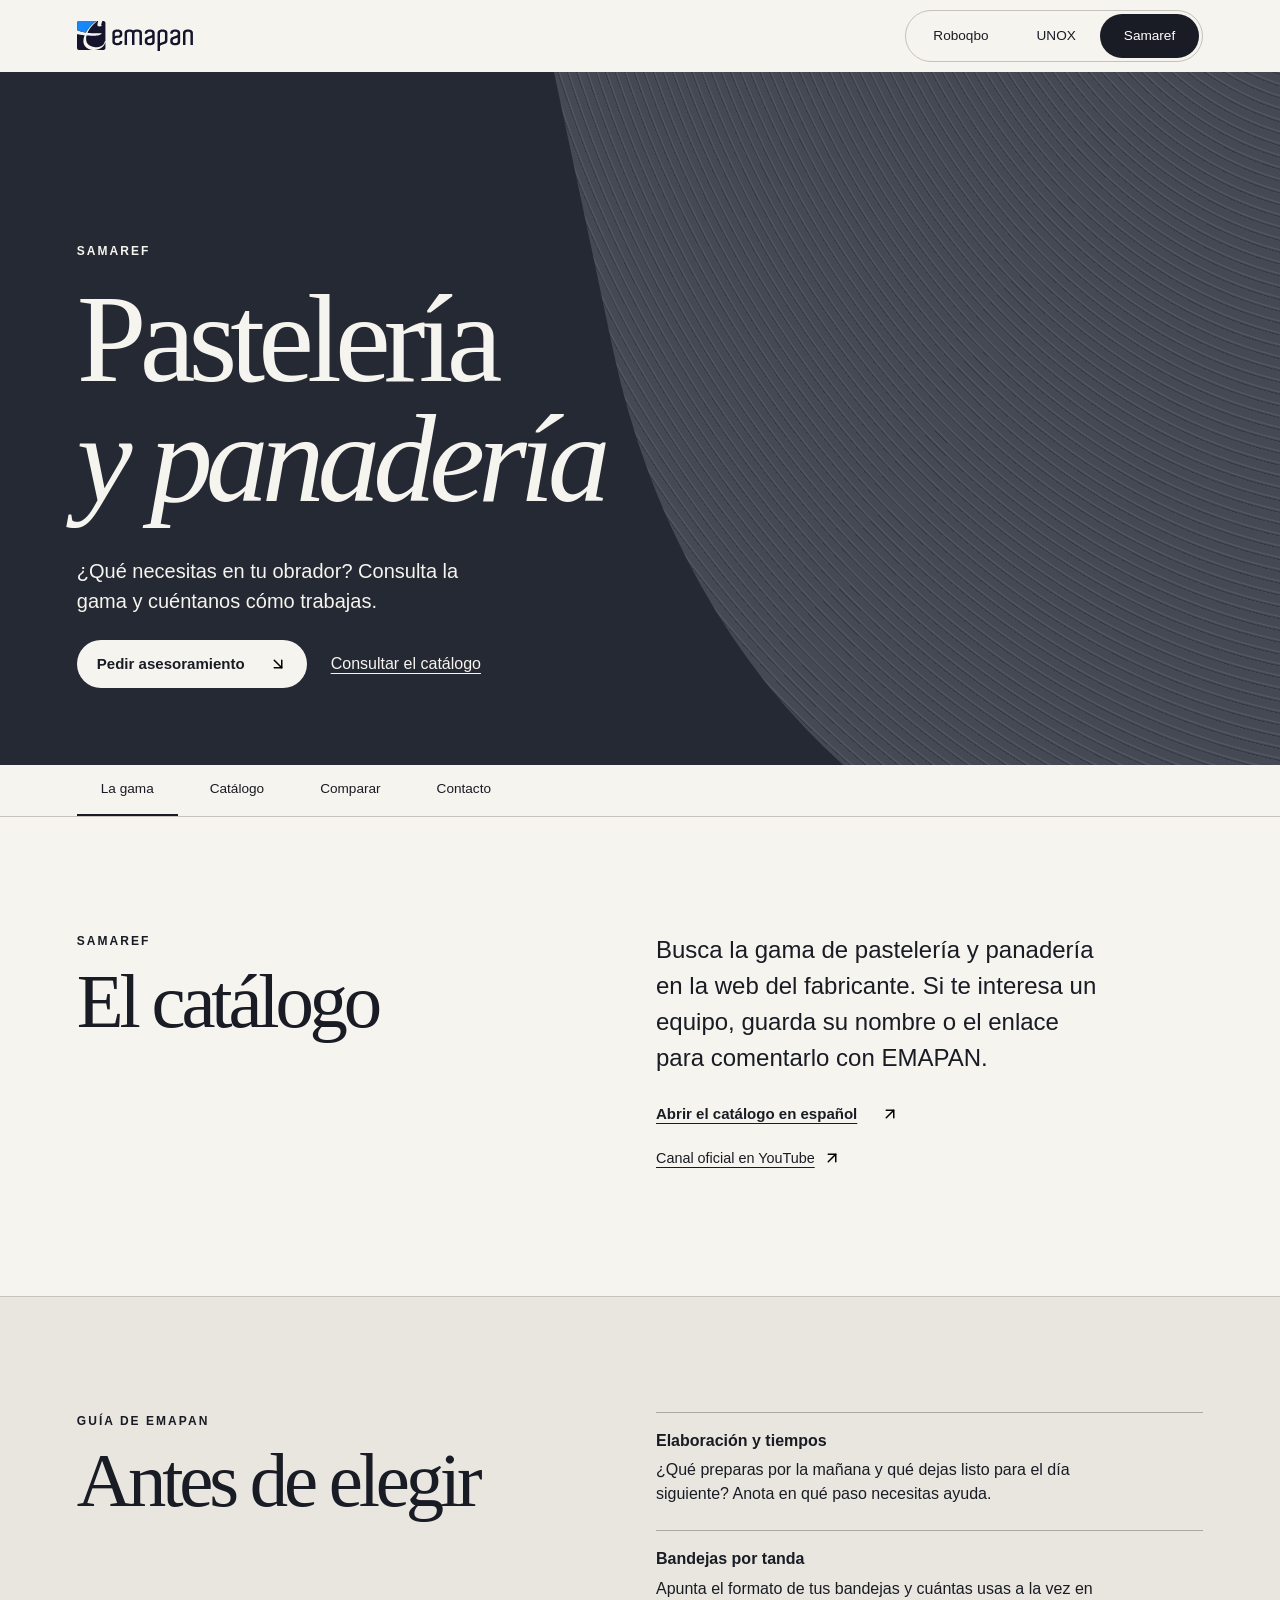
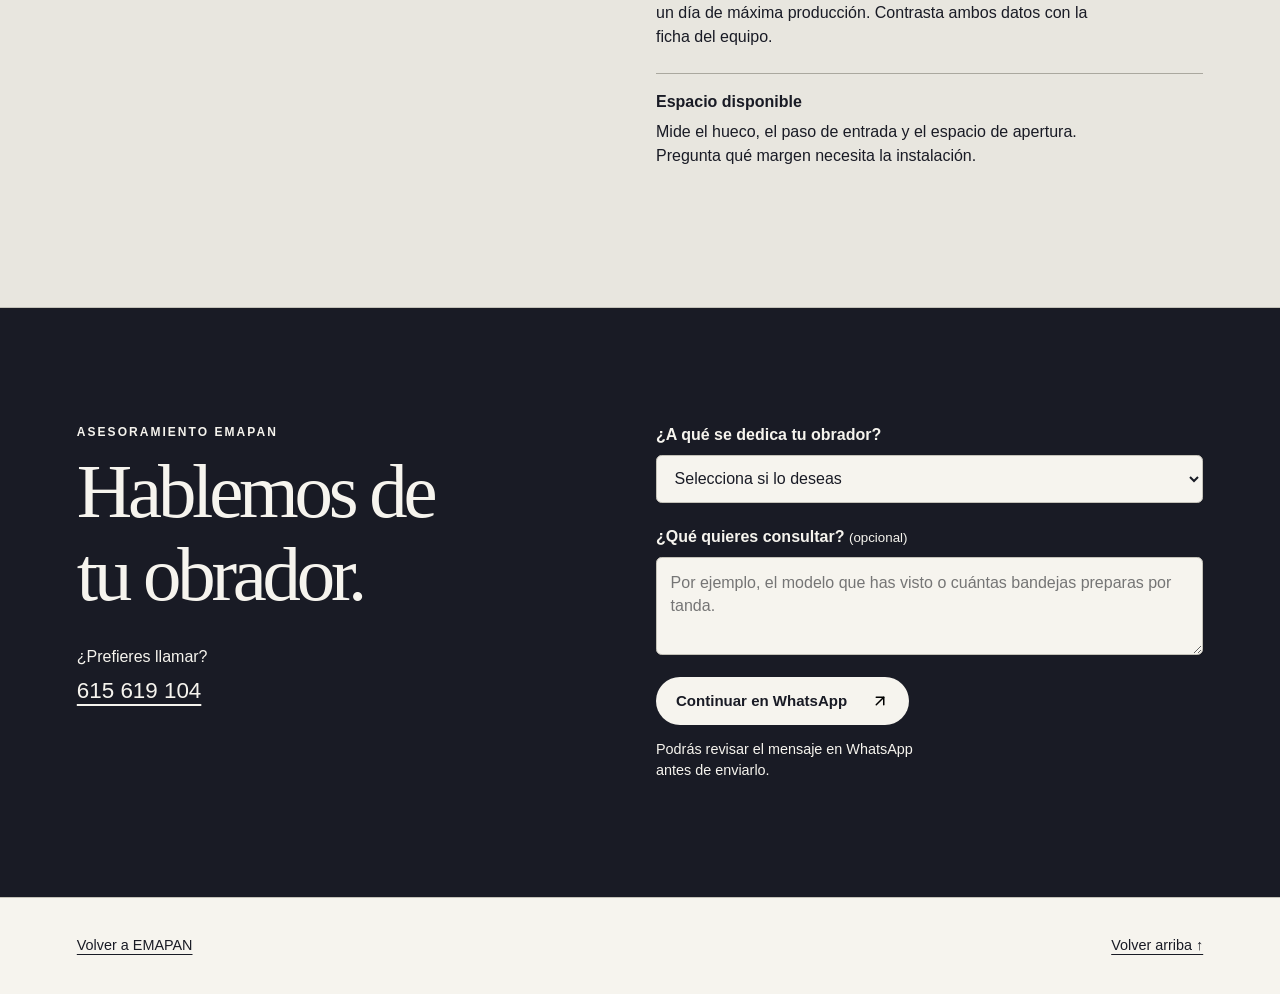
==== web/samaref.html @ ae14d647 "Guía la consulta sobre Samaref desde el obrador hasta EMAPAN" ====
<!doctype html>
<html lang="es">
<head>
  <meta charset="utf-8">
  <meta name="viewport" content="width=device-width, initial-scale=1">
  <title>Samaref · Pastelería y panadería | EMAPAN</title>
  <meta name="description" content="Consulta la gama de pastelería y panadería de Samaref desde EMAPAN. Compara las necesidades de tu obrador y prepara una consulta con EMAPAN.">
  <link rel="canonical" href="https://www.satemapan.com/samaref.html">
  <link rel="icon" href="/favicon.ico?v=2" sizes="16x16 32x32 48x48">
  <link rel="icon" type="image/png" sizes="48x48" href="/favicon-48x48.png?v=2">
  <link rel="icon" type="image/svg+xml" sizes="any" href="/favicon.svg?v=2">
  <link rel="apple-touch-icon" sizes="180x180" href="/apple-touch-icon.png?v=2">
  <link rel="stylesheet" href="samaref.css">
  <script src="samaref.js" defer></script>
</head>
<body>
  <a class="skip" href="#gama">Saltar al contenido</a>
  <header>
    <a class="signature" href="/" aria-label="EMAPAN · Inicio"><img src="assets/emapan-logo-clean.svg" alt="EMAPAN" width="116" height="30"></a>
    <nav class="brands" aria-label="Elige tu experiencia">
      <a href="/">Roboqbo</a><a href="unox.html">UNOX</a><a href="samaref.html" aria-current="page">Samaref</a>
    </nav>
  </header>
  <main>
    <section id="gama" aria-labelledby="titulo">
      <div class="cover">
        <div class="paper" aria-hidden="true"></div>
        <div class="cover-copy">
          <p class="maker">Samaref</p>
          <h1 id="titulo">Pastelería<br><em>y panadería</em></h1>
          <p class="intro">¿Qué necesitas en tu obrador? Consulta la gama y cuéntanos cómo trabajas.</p>
          <div class="actions">
            <a class="button" href="#consulta">Pedir asesoramiento <img class="arrow down" src="assets/icons/arrow-up-right.svg" width="18" height="18" alt=""></a>
            <a class="secondary" href="#catalogo">Consultar el catálogo</a>
          </div>
        </div>
      </div>
    </section>
    <nav class="chapters" aria-label="Capítulos de Samaref">
      <a href="#gama">La gama</a><a href="#catalogo">Catálogo</a><a href="#criterios">Comparar</a><a href="#consulta">Contacto</a>
    </nav>
    <section id="catalogo" class="entry" aria-labelledby="catalogo-titulo">
      <div><p class="label">Samaref</p><h2 id="catalogo-titulo">El catálogo</h2></div>
      <div><p>Busca la gama de pastelería y panadería en la web del fabricante. Si te interesa un equipo, guarda su nombre o el enlace para comentarlo con EMAPAN.</p>
        <a class="resource" href="https://samaref.it/es/productos/pasteleria-y-panaderia/">Abrir el catálogo en español <img class="arrow" src="assets/icons/arrow-up-right.svg" width="18" height="18" alt=""></a>
        <a class="channel" id="canal" href="https://www.youtube.com/@thesamaref">Canal oficial en YouTube <img class="arrow" src="assets/icons/arrow-up-right.svg" width="18" height="18" alt=""></a>
      </div>
    </section>
    <section id="criterios" class="entry criteria" aria-labelledby="criterios-titulo">
      <div><p class="label">Guía de EMAPAN</p><h2 id="criterios-titulo">Antes de elegir</h2></div>
      <dl>
        <dt>Elaboración y tiempos</dt>
        <dd>¿Qué preparas por la mañana y qué dejas listo para el día siguiente? Anota en qué paso necesitas ayuda.</dd>
        <dt>Bandejas por tanda</dt>
        <dd>Apunta el formato de tus bandejas y cuántas usas a la vez en un día de máxima producción. Contrasta ambos datos con la ficha del equipo.</dd>
        <dt>Espacio disponible</dt>
        <dd>Mide el hueco, el paso de entrada y el espacio de apertura. Pregunta qué margen necesita la instalación.</dd>
      </dl>
    </section>
    <section id="consulta" class="entry contact" aria-labelledby="consulta-titulo">
      <div><p class="label">Asesoramiento EMAPAN</p><h2 id="consulta-titulo">Hablemos de<br>tu obrador.</h2>
        <p class="by-phone">¿Prefieres llamar?<br><a href="tel:+34615619104">615 619 104</a></p>
      </div>
      <div>
        <form id="brief" hidden>
          <label for="actividad">¿A qué se dedica tu obrador?</label>
          <select id="actividad" name="actividad">
            <option value="">Selecciona si lo deseas</option>
            <option>Pastelería</option><option>Panadería</option><option>Pastelería y panadería</option>
          </select>
          <label for="detalle">¿Qué quieres consultar? <small>(opcional)</small></label>
          <textarea id="detalle" name="detalle" maxlength="600" rows="3" placeholder="Por ejemplo, el modelo que has visto o cuántas bandejas preparas por tanda."></textarea>
        </form>
        <a class="button" id="whatsapp" href="https://wa.me/34615619104?text=Hola%2C%20EMAPAN.%20Me%20interesa%20la%20gama%20Samaref%20de%20pasteler%C3%ADa%20y%20panader%C3%ADa.">Continuar en WhatsApp <img class="arrow" src="assets/icons/arrow-up-right.svg" width="18" height="18" alt=""></a>
        <p class="note">Podrás revisar el mensaje en WhatsApp antes de enviarlo.</p>
      </div>
    </section>
  </main>
  <footer><a href="/">Volver a EMAPAN</a><a href="#gama">Volver arriba ↑</a></footer>
</body>
</html>
---- web/samaref.css ----
:root {
  color-scheme: light;
  --ink: #191b25;
  --sheet: #f6f4ee;
  --line: #c4c2b9;
  --inset: clamp(1.25rem, 6vw, 7rem);
  font: 100%/1.5 Arial, Helvetica, sans-serif;
  color: var(--ink);
  background: var(--sheet);
}
* { box-sizing: border-box; }
body, h1, h2, p { margin: 0; }
a { color: inherit; text-underline-offset: .25em; }
a:focus-visible { outline: 3px solid #a84c18; outline-offset: 3px; }
.skip { position: fixed; top: -5rem; z-index: 5; background: white; padding: .8rem; }
.skip:focus { top: .5rem; }
header, .chapters, footer { display: flex; align-items: center; padding-inline: var(--inset); }
header, footer { justify-content: space-between; gap: .75rem; }
header { min-height: 4.5rem; }
.signature img { width: clamp(4.8rem, 10vw, 7.25rem); height: auto; display: block; }
.brands { display: flex; border: 1px solid var(--line); border-radius: 2rem; padding: 3px; }
.brands a, .chapters a { display: grid; place-items: center; min-height: 44px; padding-inline: clamp(.55rem, 2vw, 1.5rem); text-decoration: none; font-size: .85rem; }
.brands a { border-radius: 2rem; }
.brands [aria-current] { color: white; background: var(--ink); }
.cover { position: relative; isolation: isolate; overflow: hidden; display: grid; align-items: end; min-height: clamp(29rem, 77svh, 52rem); padding: clamp(2rem, 6vw, 6rem) var(--inset); color: var(--sheet); background: #252934; }
.paper { position: absolute; z-index: -1; right: -12%; top: -34%; width: 63%; height: 155%; border-radius: 0 0 0 60%; background: repeating-radial-gradient(ellipse at 100% 0%, #454953 0 6px, #555963 7px, #303440 9px); transform: rotate(-12deg); }
.cover-copy { position: relative; }
.maker, .label { text-transform: uppercase; font-size: .75rem; font-weight: bold; letter-spacing: .17em; }
h1, h2 { font-family: Georgia, serif; font-weight: 400; letter-spacing: -.055em; }
h1 { margin: 1.2rem 0 2.4rem; font-size: clamp(3.5rem, 9.8vw, 10rem); line-height: .95; }
.button, .resource { display: inline-flex; align-items: center; gap: 1.5rem; min-height: 44px; font-weight: bold; font-size: .94rem; }
.button { padding: .8rem 1.25rem; border-radius: 2rem; text-decoration: none; background: var(--sheet); color: var(--ink); }
.chapters { position: sticky; top: 0; z-index: 2; background: var(--sheet); border-bottom: 1px solid var(--line); gap: .5rem; }
.chapters a { padding-block: .9rem; border-bottom: 2px solid transparent; }
.chapters a[aria-current] { border-color: currentColor; }
.entry { scroll-margin-top: 4rem; display: grid; grid-template-columns: 1fr 1fr; gap: 2rem; padding: clamp(4rem, 9vw, 9rem) var(--inset); border-bottom: 1px solid var(--line); }
h2 { font-size: clamp(3rem, 6vw, 6rem); line-height: 1.08; margin-top: .65rem; }
.entry p:not(.label) { max-width: 34ch; font-size: clamp(1.1rem, 2vw, 1.5rem); }
.resource { margin-top: 1rem; }
footer { min-height: 6rem; font-size: .9rem; }
@media (max-width: 620px) {
  header { padding-inline: .75rem; }
  .entry { grid-template-columns: 1fr; gap: 1rem; }
}
@media (prefers-reduced-motion: no-preference) {
  html { scroll-behavior: smooth; }
  .chapters a { transition: border-color .2s ease; }
  @supports (animation-timeline: scroll()) {
    .paper { animation: turn linear both; animation-timeline: scroll(); }
    @keyframes turn { to { transform: translateY(6%) rotate(-5deg); } }
  }
}

.intro { max-width: 36ch; font-size: clamp(1rem, 1.8vw, 1.25rem); }
.actions { display: flex; flex-wrap: wrap; gap: .35rem 1.5rem; align-items: center; margin-top: 1.5rem; }
.secondary, .channel { display: inline-flex; align-items: center; min-height: 44px; }
.channel { display: flex; width: fit-content; font-size: .9rem; gap: .5rem; }
.criteria { background: #e8e6df; }
dl { margin: 0; }
dt { border-top: 1px solid #aaa89f; padding-top: 1rem; font-weight: bold; }
dd { margin: .35rem 0 1.5rem; max-width: 50ch; }
.contact { background: var(--ink); color: var(--sheet); }
.contact label { display: block; margin-bottom: .5rem; font-weight: bold; }
.contact small { font-weight: normal; }
.contact select, .contact textarea {
  display: block; width: 100%; padding: .85rem; margin-bottom: 1.35rem;
  font: inherit; line-height: 1.45; color: var(--ink); background: var(--sheet);
  border: 1px solid var(--line); border-radius: .35rem;
}
.contact textarea { resize: vertical; }
.contact :focus-visible { outline: 3px solid #ffca85; outline-offset: 3px; }
.entry .note:not(.label) { margin-top: .85rem; font-size: .9rem; }
.entry.contact .by-phone { font-size: 1rem; margin-top: 1.75rem; }
.by-phone a { display: inline-flex; align-items: center; min-height: 44px; font-size: 1.4rem; }
@media (max-width: 450px) {
  .chapters { justify-content: space-between; gap: 0; padding-inline: .6rem; }
  .chapters a { padding-inline: .45rem; }
}

.arrow.down { transform: rotate(90deg); }
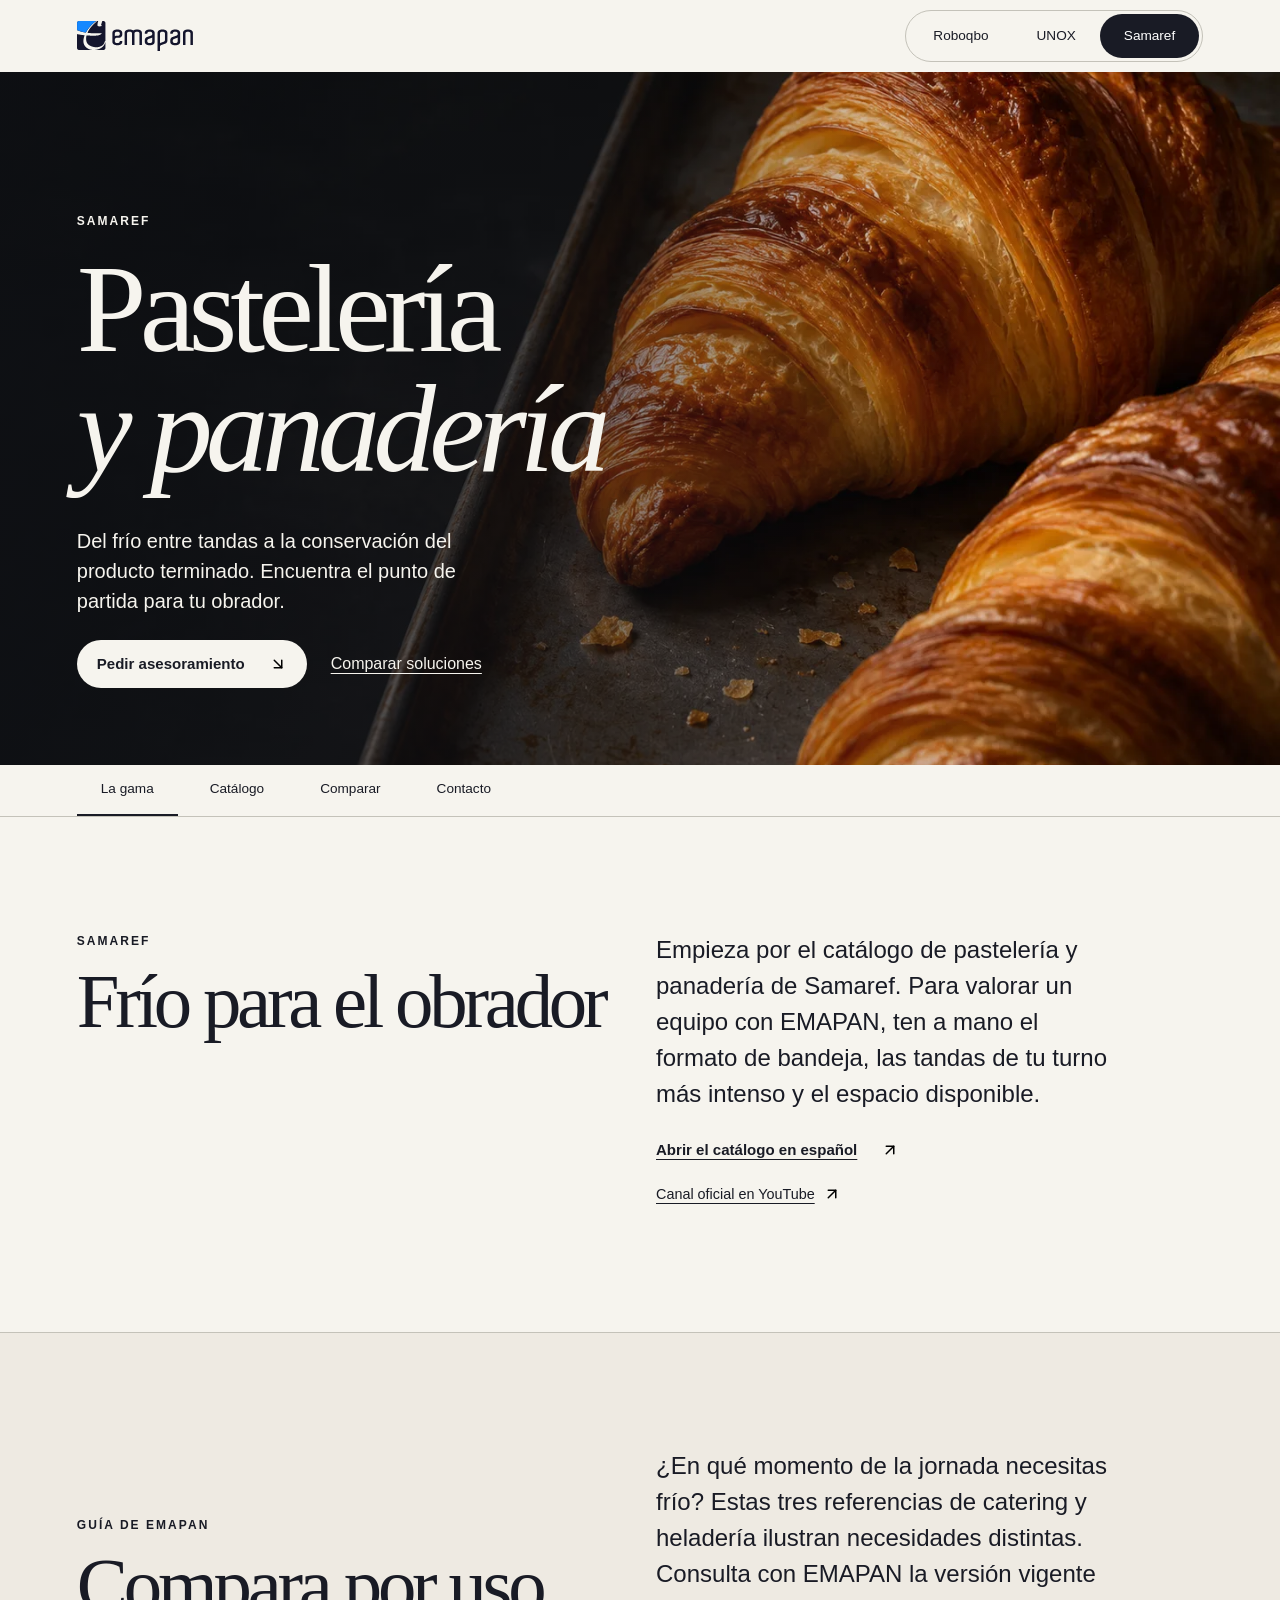
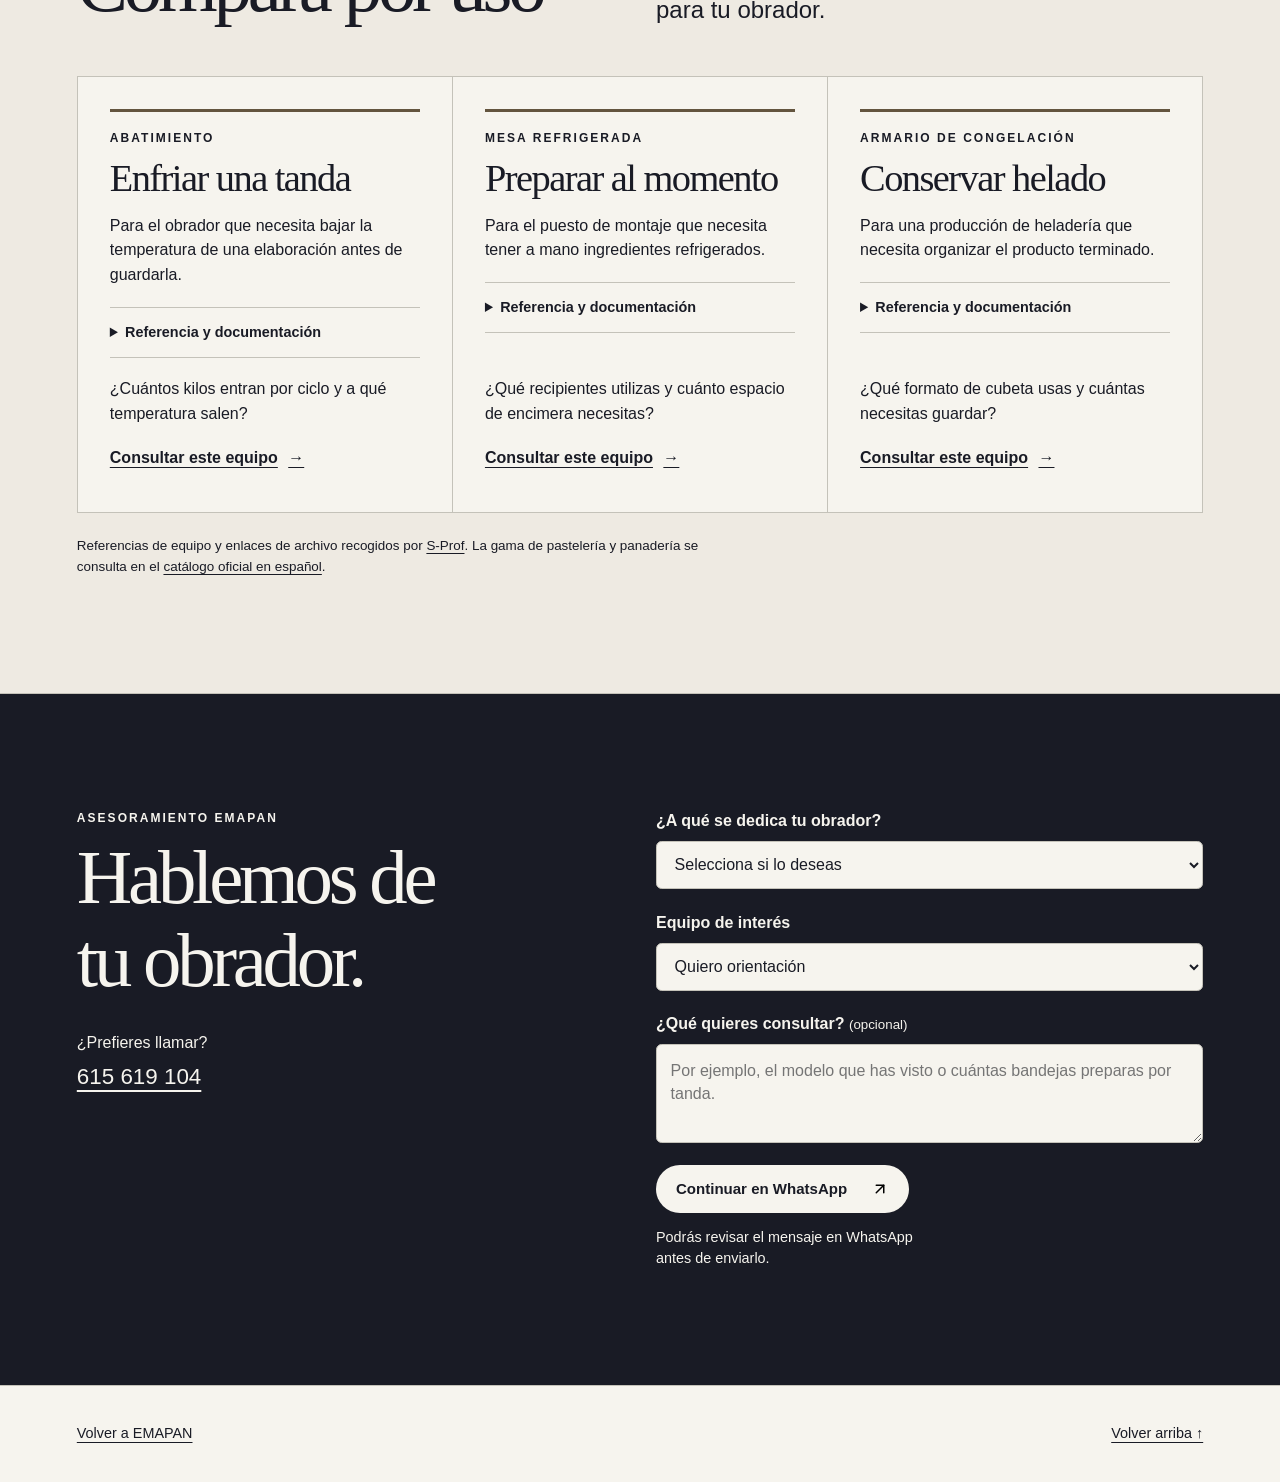
==== commit 9c9873ed: "Prepara la propuesta visual de Samaref y su edición portátil" ====
--- a/web/samaref.html
+++ b/web/samaref.html
@@ -24,14 +24,14 @@
   <main>
     <section id="gama" aria-labelledby="titulo">
       <div class="cover">
-        <div class="paper" aria-hidden="true"></div>
+        <img class="paper" src="assets/samaref/obrador.webp" alt="" width="1440" height="960" fetchpriority="high">
         <div class="cover-copy">
           <p class="maker">Samaref</p>
           <h1 id="titulo">Pastelería<br><em>y panadería</em></h1>
-          <p class="intro">¿Qué necesitas en tu obrador? Consulta la gama y cuéntanos cómo trabajas.</p>
+          <p class="intro">Del frío entre tandas a la conservación del producto terminado. Encuentra el punto de partida para tu obrador.</p>
           <div class="actions">
             <a class="button" href="#consulta">Pedir asesoramiento <img class="arrow down" src="assets/icons/arrow-up-right.svg" width="18" height="18" alt=""></a>
-            <a class="secondary" href="#catalogo">Consultar el catálogo</a>
+            <a class="secondary" href="#criterios">Comparar soluciones</a>
           </div>
         </div>
       </div>
@@ -40,22 +40,67 @@
       <a href="#gama">La gama</a><a href="#catalogo">Catálogo</a><a href="#criterios">Comparar</a><a href="#consulta">Contacto</a>
     </nav>
     <section id="catalogo" class="entry" aria-labelledby="catalogo-titulo">
-      <div><p class="label">Samaref</p><h2 id="catalogo-titulo">El catálogo</h2></div>
-      <div><p>Busca la gama de pastelería y panadería en la web del fabricante. Si te interesa un equipo, guarda su nombre o el enlace para comentarlo con EMAPAN.</p>
+      <div><p class="label">Samaref</p><h2 id="catalogo-titulo">Frío para el obrador</h2></div>
+      <div><p>Empieza por el catálogo de pastelería y panadería de Samaref. Para valorar un equipo con EMAPAN, ten a mano el formato de bandeja, las tandas de tu turno más intenso y el espacio disponible.</p>
         <a class="resource" href="https://samaref.it/es/productos/pasteleria-y-panaderia/">Abrir el catálogo en español <img class="arrow" src="assets/icons/arrow-up-right.svg" width="18" height="18" alt=""></a>
         <a class="channel" id="canal" href="https://www.youtube.com/@thesamaref">Canal oficial en YouTube <img class="arrow" src="assets/icons/arrow-up-right.svg" width="18" height="18" alt=""></a>
       </div>
     </section>
     <section id="criterios" class="entry criteria" aria-labelledby="criterios-titulo">
-      <div><p class="label">Guía de EMAPAN</p><h2 id="criterios-titulo">Antes de elegir</h2></div>
-      <dl>
-        <dt>Elaboración y tiempos</dt>
-        <dd>¿Qué preparas por la mañana y qué dejas listo para el día siguiente? Anota en qué paso necesitas ayuda.</dd>
-        <dt>Bandejas por tanda</dt>
-        <dd>Apunta el formato de tus bandejas y cuántas usas a la vez en un día de máxima producción. Contrasta ambos datos con la ficha del equipo.</dd>
-        <dt>Espacio disponible</dt>
-        <dd>Mide el hueco, el paso de entrada y el espacio de apertura. Pregunta qué margen necesita la instalación.</dd>
-      </dl>
+      <div class="comparison-head"><div><p class="label">Guía de EMAPAN</p><h2 id="criterios-titulo">Compara por uso</h2></div>
+        <p>¿En qué momento de la jornada necesitas frío? Estas tres referencias de catering y heladería ilustran necesidades distintas. Consulta con EMAPAN la versión vigente para tu obrador.</p>
+      </div>
+      <div class="solutions">
+        <article class="solution">
+          <div class="solution-heading"><p class="label">Abatimiento</p><h3>Enfriar una tanda</h3></div>
+          <p>Para el obrador que necesita bajar la temperatura de una elaboración antes de guardarla.</p>
+          <details><summary>Referencia y documentación</summary>
+            <h4>Ergon ER 6V</h4>
+            <p>Aplicación documentada: heladería.</p>
+            <a href="https://www.samaref.it/ru/products/ice-cream/ergon/er6v/er-6v/">Ficha en Samaref (RU)</a>
+            <figure class="product-photo" data-src="https://www.samaref.it/public/filemanager/source/listini/gelateria/ergon/er6v/ER_6V.jpg">
+              <button type="button" hidden>Cargar fotografía</button>
+              <img hidden alt="Ergon ER 6V" width="400" height="300">
+              <figcaption role="status"></figcaption>
+              <a href="https://www.samaref.it/public/filemanager/source/listini/gelateria/ergon/er6v/ER_6V.jpg">Abrir imagen de origen</a>
+            </figure>
+          </details>
+          <div class="solution-foot"><p>¿Cuántos kilos entran por ciclo y a qué temperatura salen?</p><a href="#consulta" data-equipo="Ergon ER 6V">Consultar este equipo <span aria-hidden="true">→</span></a></div>
+        </article>
+        <article class="solution">
+          <div class="solution-heading"><p class="label">Mesa refrigerada</p><h3>Preparar al momento</h3></div>
+          <p>Para el puesto de montaje que necesita tener a mano ingredientes refrigerados.</p>
+          <details><summary>Referencia y documentación</summary>
+            <h4>Gastronorm TG2 M SP TN</h4>
+            <p>Aplicación documentada: catering.</p>
+            <a href="https://www.samaref.it/ru/products/catering/gastronorm/tg2/tg2-m-sp-tn/">Ficha en Samaref (RU)</a>
+            <figure class="product-photo" data-src="https://www.s-prof.com.ua/upload/iblock/58b/5f05576f-2025-11e7-80cf-6a0ca6f121ac_ef0a7ea1-eb09-11e7-a91e-005056835247.jpeg">
+              <button type="button" hidden>Cargar fotografía</button>
+              <img hidden alt="Gastronorm TG2 M SP TN" width="400" height="300">
+              <figcaption role="status"></figcaption>
+              <a href="https://www.s-prof.com.ua/upload/iblock/58b/5f05576f-2025-11e7-80cf-6a0ca6f121ac_ef0a7ea1-eb09-11e7-a91e-005056835247.jpeg">Abrir imagen de origen</a>
+            </figure>
+          </details>
+          <div class="solution-foot"><p>¿Qué recipientes utilizas y cuánto espacio de encimera necesitas?</p><a href="#consulta" data-equipo="Gastronorm TG2 M SP TN">Consultar este equipo <span aria-hidden="true">→</span></a></div>
+        </article>
+        <article class="solution">
+          <div class="solution-heading"><p class="label">Armario de congelación</p><h3>Conservar helado</h3></div>
+          <p>Para una producción de heladería que necesita organizar el producto terminado.</p>
+          <details><summary>Referencia y documentación</summary>
+            <h4>Gelato GL 800 5CA BTG</h4>
+            <p>Aplicación documentada: heladería.</p>
+            <a href="https://www.samaref.it/ru/products/ice-cream/gelato/gl8005ca/gl-800-5ca-btg/">Ficha en Samaref (RU)</a>
+            <figure class="product-photo" data-src="https://www.grecka.cl/3021-large_default/armario-freezer-heladeria-samaref-mod-gl-800-5ca-btgsamaref.jpg">
+              <button type="button" hidden>Cargar fotografía</button>
+              <img hidden alt="Gelato GL 800 5CA BTG" width="400" height="300">
+              <figcaption role="status"></figcaption>
+              <a href="https://www.grecka.cl/3021-large_default/armario-freezer-heladeria-samaref-mod-gl-800-5ca-btgsamaref.jpg">Abrir imagen de origen</a>
+            </figure>
+          </details>
+          <div class="solution-foot"><p>¿Qué formato de cubeta usas y cuántas necesitas guardar?</p><a href="#consulta" data-equipo="Gelato GL 800 5CA BTG">Consultar este equipo <span aria-hidden="true">→</span></a></div>
+        </article>
+      </div>
+      <p class="source-note">Referencias de equipo y enlaces de archivo recogidos por <a href="https://github.com/pestsov-v/S-Prof-Information-Bot/tree/6a7792bdcd96f5918ce0cd49b8f08c05f415aec0/src/db/db_product/db_refrigerataion_equipment/db_refrigeration_samaref">S-Prof</a>. La gama de pastelería y panadería se consulta en el <a href="https://samaref.it/es/productos/pasteleria-y-panaderia/">catálogo oficial en español</a>.</p>
     </section>
     <section id="consulta" class="entry contact" aria-labelledby="consulta-titulo">
       <div><p class="label">Asesoramiento EMAPAN</p><h2 id="consulta-titulo">Hablemos de<br>tu obrador.</h2>
@@ -68,6 +113,8 @@
             <option value="">Selecciona si lo deseas</option>
             <option>Pastelería</option><option>Panadería</option><option>Pastelería y panadería</option>
           </select>
+          <label for="equipo">Equipo de interés</label>
+          <select name="equipo" id="equipo"><option value="">Quiero orientación</option><option>Ergon ER 6V</option><option>Gelato GL 800 5CA BTG</option><option>Gastronorm TG2 M SP TN</option></select>
           <label for="detalle">¿Qué quieres consultar? <small>(opcional)</small></label>
           <textarea id="detalle" name="detalle" maxlength="600" rows="3" placeholder="Por ejemplo, el modelo que has visto o cuántas bandejas preparas por tanda."></textarea>
         </form>
--- a/web/samaref.css
+++ b/web/samaref.css
@@ -23,7 +23,8 @@
 .brands a { border-radius: 2rem; }
 .brands [aria-current] { color: white; background: var(--ink); }
 .cover { position: relative; isolation: isolate; overflow: hidden; display: grid; align-items: end; min-height: clamp(29rem, 77svh, 52rem); padding: clamp(2rem, 6vw, 6rem) var(--inset); color: var(--sheet); background: #252934; }
-.paper { position: absolute; z-index: -1; right: -12%; top: -34%; width: 63%; height: 155%; border-radius: 0 0 0 60%; background: repeating-radial-gradient(ellipse at 100% 0%, #454953 0 6px, #555963 7px, #303440 9px); transform: rotate(-12deg); }
+.paper { position: absolute; z-index: -2; inset: 0; width: 100%; height: 100%; object-fit: cover; object-position: 65% 52%; }
+.cover::after { content: ""; position: absolute; inset: 0; z-index: -1; background: linear-gradient(90deg, rgb(14 16 20 / 90%), rgb(14 16 20 / 58%) 42%, transparent 80%); }
 .cover-copy { position: relative; }
 .maker, .label { text-transform: uppercase; font-size: .75rem; font-weight: bold; letter-spacing: .17em; }
 h1, h2 { font-family: Georgia, serif; font-weight: 400; letter-spacing: -.055em; }
@@ -47,7 +48,7 @@
   .chapters a { transition: border-color .2s ease; }
   @supports (animation-timeline: scroll()) {
     .paper { animation: turn linear both; animation-timeline: scroll(); }
-    @keyframes turn { to { transform: translateY(6%) rotate(-5deg); } }
+    @keyframes turn { to { transform: scale(1.055); } }
   }
 }
 
@@ -78,3 +79,34 @@
 }
 
 .arrow.down { transform: rotate(90deg); }
+
+.entry.criteria { display: block; background: #eeeae2; }
+.comparison-head { display: grid; grid-template-columns: 1fr 1fr; gap: 2rem; align-items: end; }
+.solutions { margin-top: 3rem; display: grid; grid-template-columns: repeat(3, minmax(0, 1fr)); gap: 1px; background: var(--line); border: 1px solid var(--line); }
+.solution { background: var(--sheet); padding: clamp(1.2rem, 2.5vw, 2.5rem); display: flex; flex-direction: column; align-items: start; }
+.solution-heading { border-top: 3px solid #63543e; padding-top: 1.1rem; width: 100%; }
+.solution h3 { margin: .7rem 0 1rem; font: 400 clamp(1.85rem, 3vw, 3.2rem)/1.02 Georgia, serif; letter-spacing: -.04em; }
+.solution h4 { font-size: 1rem; margin: .8rem 0 .3rem; }
+.entry .solution p:not(.label), .entry .source-note:not(.label) { font-size: 1rem; line-height: 1.55; }
+.solution details { width: 100%; margin: 1.2rem 0; border-block: 1px solid var(--line); }
+.solution details a { display: block; padding-block: .6rem; }
+.solution summary { padding: .85rem 0; cursor: pointer; font-size: .9rem; font-weight: bold; }
+.solution summary:focus-visible { outline: 2px solid currentColor; }
+.solution-foot { margin-top: auto; }
+.solution-foot a { display: inline-flex; gap: .65rem; align-items: center; min-height: 44px; margin-top: .6rem; font-weight: bold; }
+.entry .source-note:not(.label) { margin-top: 1.4rem; max-width: 85ch; font-size: .84rem; }
+@media (max-width: 840px) {
+  .solutions { grid-template-columns: 1fr; }
+  .comparison-head { grid-template-columns: 1fr; gap: 1rem; }
+  .solution h3 { font-size: 2.4rem; }
+  .solution p:not(.label) { max-width: 54ch; }
+}
+@media (max-width: 620px) {
+  .cover { min-height: min(48rem, 84svh); }
+  .cover::after { background: linear-gradient(to top, rgb(11 13 17 / 97%), rgb(11 13 17 / 63%) 52%, transparent 100%); }
+  .paper { object-position: 68% center; }
+}
+.product-photo { margin: .6rem 0 1rem; }
+.product-photo button { min-height: 44px; padding: .5rem .9rem; border: 1px solid var(--line); border-radius: 2rem; background: white; color: var(--ink); font: inherit; cursor: pointer; }
+.product-photo img { width: 100%; height: auto; max-height: 16rem; object-fit: contain; background: white; }
+.product-photo figcaption { font-size: .86rem; }
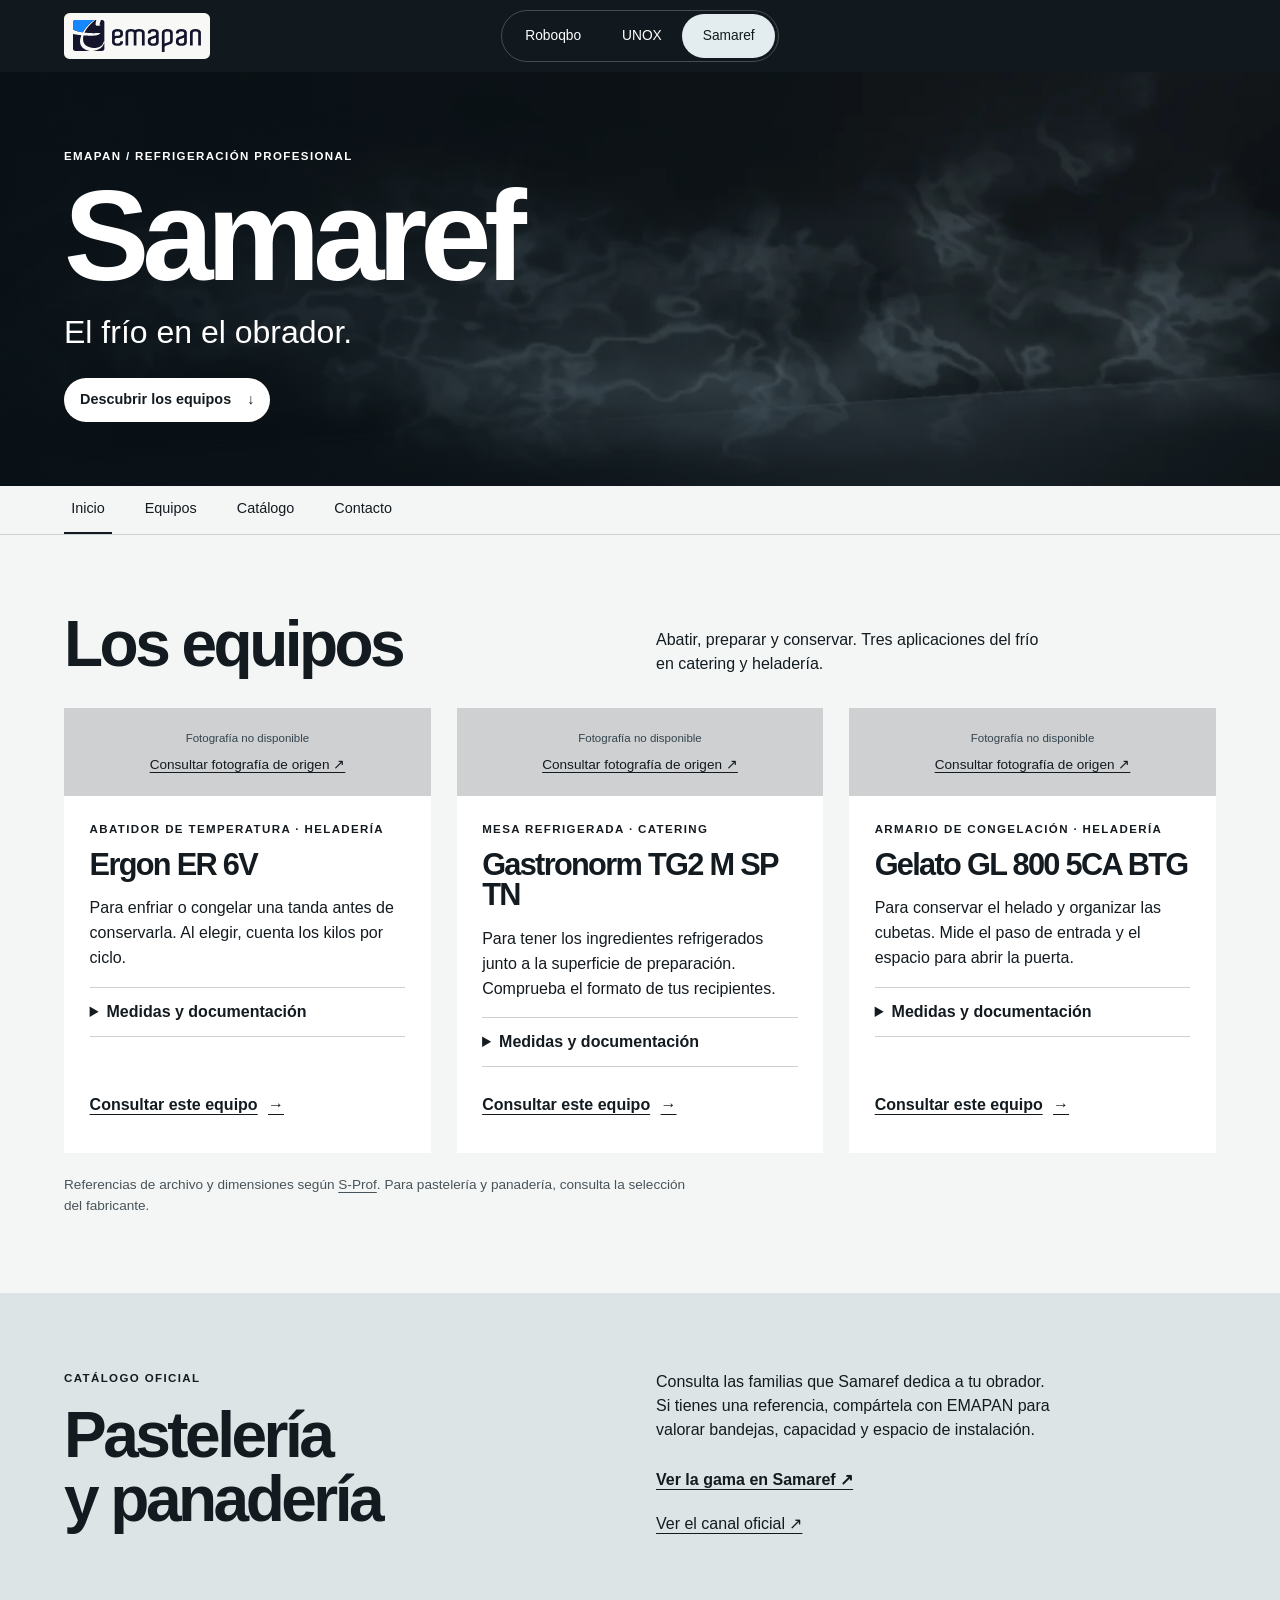
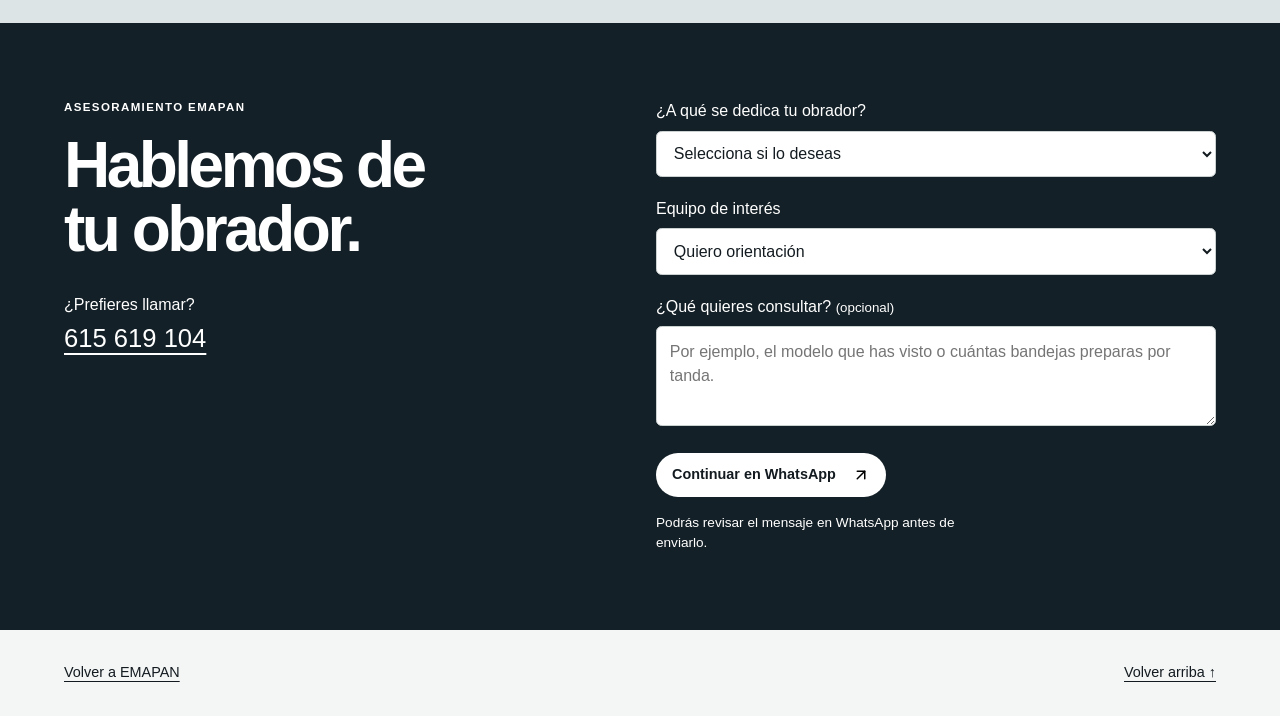
==== commit 2fec9e7e: "Centra la navegación y presenta Samaref con vapor y fotos de referencia" ====
--- a/web/samaref.html
+++ b/web/samaref.html
@@ -4,7 +4,7 @@
   <meta charset="utf-8">
   <meta name="viewport" content="width=device-width, initial-scale=1">
   <title>Samaref · Pastelería y panadería | EMAPAN</title>
-  <meta name="description" content="Consulta la gama de pastelería y panadería de Samaref desde EMAPAN. Compara las necesidades de tu obrador y prepara una consulta con EMAPAN.">
+  <meta name="description" content="Explora equipos de frío Samaref, compara aplicaciones y consulta el catálogo de pastelería y panadería con EMAPAN.">
   <link rel="canonical" href="https://www.satemapan.com/samaref.html">
   <link rel="icon" href="/favicon.ico?v=2" sizes="16x16 32x32 48x48">
   <link rel="icon" type="image/png" sizes="48x48" href="/favicon-48x48.png?v=2">
@@ -22,85 +22,84 @@
     </nav>
   </header>
   <main>
-    <section id="gama" aria-labelledby="titulo">
-      <div class="cover">
-        <img class="paper" src="assets/samaref/obrador.webp" alt="" width="1440" height="960" fetchpriority="high">
-        <div class="cover-copy">
-          <p class="maker">Samaref</p>
-          <h1 id="titulo">Pastelería<br><em>y panadería</em></h1>
-          <p class="intro">Del frío entre tandas a la conservación del producto terminado. Encuentra el punto de partida para tu obrador.</p>
-          <div class="actions">
-            <a class="button" href="#consulta">Pedir asesoramiento <img class="arrow down" src="assets/icons/arrow-up-right.svg" width="18" height="18" alt=""></a>
-            <a class="secondary" href="#criterios">Comparar soluciones</a>
-          </div>
-        </div>
+    <section id="gama" class="cinematic" aria-labelledby="titulo">
+      <video class="vapor" muted loop playsinline preload="none" poster="assets/samaref/vapor.webp" aria-hidden="true" data-film="assets/samaref/vapor.mp4"></video>
+      <div class="cinematic-copy">
+        <p class="label">EMAPAN / Refrigeración profesional</p>
+        <h1 id="titulo">Samaref</h1>
+        <p class="intro">El frío en el obrador.</p>
+        <a class="button" href="#criterios">Descubrir los equipos <span aria-hidden="true">↓</span></a>
       </div>
+      <button id="film-control" hidden type="button">Reproducir vapor</button>
     </section>
     <nav class="chapters" aria-label="Capítulos de Samaref">
-      <a href="#gama">La gama</a><a href="#catalogo">Catálogo</a><a href="#criterios">Comparar</a><a href="#consulta">Contacto</a>
+      <a href="#gama">Inicio</a><a href="#criterios">Equipos</a><a href="#catalogo">Catálogo</a><a href="#consulta">Contacto</a>
     </nav>
-    <section id="catalogo" class="entry" aria-labelledby="catalogo-titulo">
-      <div><p class="label">Samaref</p><h2 id="catalogo-titulo">Frío para el obrador</h2></div>
-      <div><p>Empieza por el catálogo de pastelería y panadería de Samaref. Para valorar un equipo con EMAPAN, ten a mano el formato de bandeja, las tandas de tu turno más intenso y el espacio disponible.</p>
-        <a class="resource" href="https://samaref.it/es/productos/pasteleria-y-panaderia/">Abrir el catálogo en español <img class="arrow" src="assets/icons/arrow-up-right.svg" width="18" height="18" alt=""></a>
-        <a class="channel" id="canal" href="https://www.youtube.com/@thesamaref">Canal oficial en YouTube <img class="arrow" src="assets/icons/arrow-up-right.svg" width="18" height="18" alt=""></a>
+    <section id="criterios" class="showroom" aria-labelledby="criterios-titulo">
+      <div class="showroom-title"><h2 id="criterios-titulo">Los equipos</h2>
+        <p>Abatir, preparar y conservar. Tres aplicaciones del frío en catering y heladería.</p>
       </div>
-    </section>
-    <section id="criterios" class="entry criteria" aria-labelledby="criterios-titulo">
-      <div class="comparison-head"><div><p class="label">Guía de EMAPAN</p><h2 id="criterios-titulo">Compara por uso</h2></div>
-        <p>¿En qué momento de la jornada necesitas frío? Estas tres referencias de catering y heladería ilustran necesidades distintas. Consulta con EMAPAN la versión vigente para tu obrador.</p>
-      </div>
-      <div class="solutions">
-        <article class="solution">
-          <div class="solution-heading"><p class="label">Abatimiento</p><h3>Enfriar una tanda</h3></div>
-          <p>Para el obrador que necesita bajar la temperatura de una elaboración antes de guardarla.</p>
-          <details><summary>Referencia y documentación</summary>
-            <h4>Ergon ER 6V</h4>
-            <p>Aplicación documentada: heladería.</p>
-            <a href="https://www.samaref.it/ru/products/ice-cream/ergon/er6v/er-6v/">Ficha en Samaref (RU)</a>
-            <figure class="product-photo" data-src="https://www.samaref.it/public/filemanager/source/listini/gelateria/ergon/er6v/ER_6V.jpg">
-              <button type="button" hidden>Cargar fotografía</button>
-              <img hidden alt="Ergon ER 6V" width="400" height="300">
-              <figcaption role="status"></figcaption>
-              <a href="https://www.samaref.it/public/filemanager/source/listini/gelateria/ergon/er6v/ER_6V.jpg">Abrir imagen de origen</a>
-            </figure>
-          </details>
-          <div class="solution-foot"><p>¿Cuántos kilos entran por ciclo y a qué temperatura salen?</p><a href="#consulta" data-equipo="Ergon ER 6V">Consultar este equipo <span aria-hidden="true">→</span></a></div>
+      <div class="machines">
+        <article class="machine">
+          <figure class="machine-stage">
+            <img class="machine-photo" src="https://www.samaref.it/public/filemanager/source/listini/gelateria/ergon/er6v/ER_6V.jpg" alt="Fotografía de Ergon ER 6V" loading="lazy" decoding="async" referrerpolicy="no-referrer">
+            <figcaption>Fotografía de referencia</figcaption>
+            <a class="photo-fallback" href="https://www.samaref.it/public/filemanager/source/listini/gelateria/ergon/er6v/ER_6V.jpg" hidden>Consultar fotografía de origen ↗</a>
+          </figure>
+          <div class="machine-copy">
+            <p class="label">Abatidor de temperatura · Heladería</p><h3>Ergon ER 6V</h3>
+            <p>Para enfriar o congelar una tanda antes de conservarla. Al elegir, cuenta los kilos por ciclo.</p>
+            <details><summary>Medidas y documentación</summary>
+              <p>800 × 730 × 850 mm <small>(ancho × fondo × alto, según S-Prof)</small></p>
+              <a href="https://www.samaref.it/ru/products/ice-cream/ergon/er6v/er-6v/">Ficha de archivo en Samaref (RU)</a>
+              <a href="https://www.samaref.it/public/filemanager/source/listini/gelateria/ergon/er6v/ER_6V.jpg">Ver fotografía de origen</a>
+            </details>
+            <a class="machine-contact" href="#consulta" data-equipo="Ergon ER 6V">Consultar este equipo <span aria-hidden="true">→</span></a>
+          </div>
         </article>
-        <article class="solution">
-          <div class="solution-heading"><p class="label">Mesa refrigerada</p><h3>Preparar al momento</h3></div>
-          <p>Para el puesto de montaje que necesita tener a mano ingredientes refrigerados.</p>
-          <details><summary>Referencia y documentación</summary>
-            <h4>Gastronorm TG2 M SP TN</h4>
-            <p>Aplicación documentada: catering.</p>
-            <a href="https://www.samaref.it/ru/products/catering/gastronorm/tg2/tg2-m-sp-tn/">Ficha en Samaref (RU)</a>
-            <figure class="product-photo" data-src="https://www.s-prof.com.ua/upload/iblock/58b/5f05576f-2025-11e7-80cf-6a0ca6f121ac_ef0a7ea1-eb09-11e7-a91e-005056835247.jpeg">
-              <button type="button" hidden>Cargar fotografía</button>
-              <img hidden alt="Gastronorm TG2 M SP TN" width="400" height="300">
-              <figcaption role="status"></figcaption>
-              <a href="https://www.s-prof.com.ua/upload/iblock/58b/5f05576f-2025-11e7-80cf-6a0ca6f121ac_ef0a7ea1-eb09-11e7-a91e-005056835247.jpeg">Abrir imagen de origen</a>
-            </figure>
-          </details>
-          <div class="solution-foot"><p>¿Qué recipientes utilizas y cuánto espacio de encimera necesitas?</p><a href="#consulta" data-equipo="Gastronorm TG2 M SP TN">Consultar este equipo <span aria-hidden="true">→</span></a></div>
+        <article class="machine">
+          <figure class="machine-stage">
+            <img class="machine-photo" src="https://www.s-prof.com.ua/upload/iblock/58b/5f05576f-2025-11e7-80cf-6a0ca6f121ac_ef0a7ea1-eb09-11e7-a91e-005056835247.jpeg" alt="Fotografía de Gastronorm TG2 M SP TN" loading="lazy" decoding="async" referrerpolicy="no-referrer">
+            <figcaption>Fotografía de referencia</figcaption>
+            <a class="photo-fallback" href="https://www.s-prof.com.ua/upload/iblock/58b/5f05576f-2025-11e7-80cf-6a0ca6f121ac_ef0a7ea1-eb09-11e7-a91e-005056835247.jpeg" hidden>Consultar fotografía de origen ↗</a>
+          </figure>
+          <div class="machine-copy">
+            <p class="label">Mesa refrigerada · Catering</p><h3>Gastronorm TG2 M SP TN</h3>
+            <p>Para tener los ingredientes refrigerados junto a la superficie de preparación. Comprueba el formato de tus recipientes.</p>
+            <details><summary>Medidas y documentación</summary>
+              <p>1370 × 700 × 810 mm <small>(ancho × fondo × alto, según S-Prof)</small></p>
+              <a href="https://www.samaref.it/ru/products/catering/gastronorm/tg2/tg2-m-sp-tn/">Ficha de archivo en Samaref (RU)</a>
+              <a href="https://www.s-prof.com.ua/upload/iblock/58b/5f05576f-2025-11e7-80cf-6a0ca6f121ac_ef0a7ea1-eb09-11e7-a91e-005056835247.jpeg">Ver fotografía de origen</a>
+            </details>
+            <a class="machine-contact" href="#consulta" data-equipo="Gastronorm TG2 M SP TN">Consultar este equipo <span aria-hidden="true">→</span></a>
+          </div>
         </article>
-        <article class="solution">
-          <div class="solution-heading"><p class="label">Armario de congelación</p><h3>Conservar helado</h3></div>
-          <p>Para una producción de heladería que necesita organizar el producto terminado.</p>
-          <details><summary>Referencia y documentación</summary>
-            <h4>Gelato GL 800 5CA BTG</h4>
-            <p>Aplicación documentada: heladería.</p>
-            <a href="https://www.samaref.it/ru/products/ice-cream/gelato/gl8005ca/gl-800-5ca-btg/">Ficha en Samaref (RU)</a>
-            <figure class="product-photo" data-src="https://www.grecka.cl/3021-large_default/armario-freezer-heladeria-samaref-mod-gl-800-5ca-btgsamaref.jpg">
-              <button type="button" hidden>Cargar fotografía</button>
-              <img hidden alt="Gelato GL 800 5CA BTG" width="400" height="300">
-              <figcaption role="status"></figcaption>
-              <a href="https://www.grecka.cl/3021-large_default/armario-freezer-heladeria-samaref-mod-gl-800-5ca-btgsamaref.jpg">Abrir imagen de origen</a>
-            </figure>
-          </details>
-          <div class="solution-foot"><p>¿Qué formato de cubeta usas y cuántas necesitas guardar?</p><a href="#consulta" data-equipo="Gelato GL 800 5CA BTG">Consultar este equipo <span aria-hidden="true">→</span></a></div>
+        <article class="machine">
+          <figure class="machine-stage">
+            <img class="machine-photo" src="https://www.grecka.cl/3021-large_default/armario-freezer-heladeria-samaref-mod-gl-800-5ca-btgsamaref.jpg" alt="Fotografía de Gelato GL 800 5CA BTG" loading="lazy" decoding="async" referrerpolicy="no-referrer">
+            <figcaption>Fotografía de referencia</figcaption>
+            <a class="photo-fallback" href="https://www.grecka.cl/3021-large_default/armario-freezer-heladeria-samaref-mod-gl-800-5ca-btgsamaref.jpg" hidden>Consultar fotografía de origen ↗</a>
+          </figure>
+          <div class="machine-copy">
+            <p class="label">Armario de congelación · Heladería</p><h3>Gelato GL 800 5CA BTG</h3>
+            <p>Para conservar el helado y organizar las cubetas. Mide el paso de entrada y el espacio para abrir la puerta.</p>
+            <details><summary>Medidas y documentación</summary>
+              <p>745 × 870 × 2120 mm <small>(ancho × fondo × alto, según S-Prof)</small></p>
+              <a href="https://www.samaref.it/ru/products/ice-cream/gelato/gl8005ca/gl-800-5ca-btg/">Ficha de archivo en Samaref (RU)</a>
+              <a href="https://www.grecka.cl/3021-large_default/armario-freezer-heladeria-samaref-mod-gl-800-5ca-btgsamaref.jpg">Ver fotografía de origen</a>
+            </details>
+            <a class="machine-contact" href="#consulta" data-equipo="Gelato GL 800 5CA BTG">Consultar este equipo <span aria-hidden="true">→</span></a>
+          </div>
         </article>
       </div>
-      <p class="source-note">Referencias de equipo y enlaces de archivo recogidos por <a href="https://github.com/pestsov-v/S-Prof-Information-Bot/tree/6a7792bdcd96f5918ce0cd49b8f08c05f415aec0/src/db/db_product/db_refrigerataion_equipment/db_refrigeration_samaref">S-Prof</a>. La gama de pastelería y panadería se consulta en el <a href="https://samaref.it/es/productos/pasteleria-y-panaderia/">catálogo oficial en español</a>.</p>
+      <p class="source-note">Referencias de archivo y dimensiones según <a href="https://github.com/pestsov-v/S-Prof-Information-Bot/tree/6a7792bdcd96f5918ce0cd49b8f08c05f415aec0/src/db/db_product/db_refrigerataion_equipment/db_refrigeration_samaref">S-Prof</a>. Para pastelería y panadería, consulta la selección del fabricante.</p>
+    </section>
+    <section id="catalogo" class="entry catalogue" aria-labelledby="catalogo-titulo">
+      <div><p class="label">Catálogo oficial</p><h2 id="catalogo-titulo">Pastelería<br>y panadería</h2></div>
+      <div><p>Consulta las familias que Samaref dedica a tu obrador. Si tienes una referencia, compártela con EMAPAN para valorar bandejas, capacidad y espacio de instalación.</p>
+        <a class="resource" href="https://samaref.it/es/productos/pasteleria-y-panaderia/">Ver la gama en Samaref ↗</a>
+        <a class="channel" href="https://www.youtube.com/@thesamaref">Ver el canal oficial ↗</a>
+      </div>
     </section>
     <section id="consulta" class="entry contact" aria-labelledby="consulta-titulo">
       <div><p class="label">Asesoramiento EMAPAN</p><h2 id="consulta-titulo">Hablemos de<br>tu obrador.</h2>
--- a/web/samaref.css
+++ b/web/samaref.css
@@ -1,112 +1,89 @@
 :root {
-  color-scheme: light;
-  --ink: #191b25;
-  --sheet: #f6f4ee;
-  --line: #c4c2b9;
-  --inset: clamp(1.25rem, 6vw, 7rem);
+  --ink: #131b20;
+  --light: #f4f6f5;
+  --line: #cbd1d1;
+  --gutter: clamp(1.15rem,5vw,6rem);
   font: 100%/1.5 Arial, Helvetica, sans-serif;
+  background: var(--light);
   color: var(--ink);
-  background: var(--sheet);
 }
 * { box-sizing: border-box; }
-body, h1, h2, p { margin: 0; }
+body, figure, h1, h2, h3, p { margin: 0; }
 a { color: inherit; text-underline-offset: .25em; }
-a:focus-visible { outline: 3px solid #a84c18; outline-offset: 3px; }
-.skip { position: fixed; top: -5rem; z-index: 5; background: white; padding: .8rem; }
+a, button, summary { touch-action: manipulation; }
+:focus-visible { outline: 3px solid #1288ae; outline-offset: 3px; }
+button, select, textarea { font: inherit; }
+.skip { position: fixed; left: 1rem; top: -5rem; z-index: 8; padding: .8rem; background: white; }
 .skip:focus { top: .5rem; }
-header, .chapters, footer { display: flex; align-items: center; padding-inline: var(--inset); }
-header, footer { justify-content: space-between; gap: .75rem; }
-header { min-height: 4.5rem; }
-.signature img { width: clamp(4.8rem, 10vw, 7.25rem); height: auto; display: block; }
-.brands { display: flex; border: 1px solid var(--line); border-radius: 2rem; padding: 3px; }
-.brands a, .chapters a { display: grid; place-items: center; min-height: 44px; padding-inline: clamp(.55rem, 2vw, 1.5rem); text-decoration: none; font-size: .85rem; }
-.brands a { border-radius: 2rem; }
-.brands [aria-current] { color: white; background: var(--ink); }
-.cover { position: relative; isolation: isolate; overflow: hidden; display: grid; align-items: end; min-height: clamp(29rem, 77svh, 52rem); padding: clamp(2rem, 6vw, 6rem) var(--inset); color: var(--sheet); background: #252934; }
-.paper { position: absolute; z-index: -2; inset: 0; width: 100%; height: 100%; object-fit: cover; object-position: 65% 52%; }
-.cover::after { content: ""; position: absolute; inset: 0; z-index: -1; background: linear-gradient(90deg, rgb(14 16 20 / 90%), rgb(14 16 20 / 58%) 42%, transparent 80%); }
-.cover-copy { position: relative; }
-.maker, .label { text-transform: uppercase; font-size: .75rem; font-weight: bold; letter-spacing: .17em; }
-h1, h2 { font-family: Georgia, serif; font-weight: 400; letter-spacing: -.055em; }
-h1 { margin: 1.2rem 0 2.4rem; font-size: clamp(3.5rem, 9.8vw, 10rem); line-height: .95; }
-.button, .resource { display: inline-flex; align-items: center; gap: 1.5rem; min-height: 44px; font-weight: bold; font-size: .94rem; }
-.button { padding: .8rem 1.25rem; border-radius: 2rem; text-decoration: none; background: var(--sheet); color: var(--ink); }
-.chapters { position: sticky; top: 0; z-index: 2; background: var(--sheet); border-bottom: 1px solid var(--line); gap: .5rem; }
-.chapters a { padding-block: .9rem; border-bottom: 2px solid transparent; }
-.chapters a[aria-current] { border-color: currentColor; }
-.entry { scroll-margin-top: 4rem; display: grid; grid-template-columns: 1fr 1fr; gap: 2rem; padding: clamp(4rem, 9vw, 9rem) var(--inset); border-bottom: 1px solid var(--line); }
-h2 { font-size: clamp(3rem, 6vw, 6rem); line-height: 1.08; margin-top: .65rem; }
-.entry p:not(.label) { max-width: 34ch; font-size: clamp(1.1rem, 2vw, 1.5rem); }
-.resource { margin-top: 1rem; }
-footer { min-height: 6rem; font-size: .9rem; }
-@media (max-width: 620px) {
-  header { padding-inline: .75rem; }
-  .entry { grid-template-columns: 1fr; gap: 1rem; }
+header { display: grid; grid-template-columns: minmax(0,1fr) auto minmax(0,1fr); align-items: center; min-height: 4.5rem; padding-inline: var(--gutter); background: #11191e; color: white; }
+.signature { justify-self: start; display: grid; align-items: center; max-width: 100%; background: #f8f9f6; padding: .38rem .55rem; border-radius: .35rem; }
+.signature img { display: block; width: clamp(4rem,10vw,8.5rem); max-width: 100%; height: auto; }
+.brands { grid-column: 2; display: flex; padding: 3px; border: 1px solid #ffffff38; border-radius: 2rem; }
+.brands a { display: grid; place-items: center; min-height: 44px; padding-inline: clamp(.5rem,1.6vw,1.5rem); font-size: .86rem; border-radius: inherit; text-decoration: none; }
+.brands [aria-current] { background: #e3edef; color: var(--ink); }
+.cinematic { position: relative; isolation: isolate; display: flex; align-items: end; min-height: clamp(22rem,46svh,38rem); padding: clamp(2rem,5vw,5rem) var(--gutter); overflow: hidden; background: #111b23; color: white; }
+.vapor, .cinematic::after { position: absolute; inset: 0; width: 100%; height: 100%; }
+.vapor { z-index: -2; object-fit: cover; }
+.cinematic::after { content: ''; z-index: -1; background: linear-gradient(90deg,#071016bd,transparent 75%), linear-gradient(0deg,#0b14187a,transparent 65%); }
+.cinematic-copy { max-width: 46rem; }
+.label { font-size: .72rem; font-weight: 650; text-transform: uppercase; letter-spacing: .12em; }
+h1,h2,h3 { font-weight: 550; line-height: 1; letter-spacing: -.055em; }
+h1 { font-size: clamp(4.5rem,10vw,10rem); margin: .45rem 0; }
+.intro { font-size: clamp(1.3rem,2.5vw,2.3rem); margin-bottom: 1.4rem; }
+.button, #film-control { display: inline-flex; align-items: center; justify-content: center; gap: 1rem; min-height: 44px; padding: .65rem 1rem; border-radius: 2rem; font-weight: 600; font-size: .9rem; text-decoration: none; }
+.button { background: white; color: var(--ink); }
+#film-control { position: absolute; bottom: 1rem; right: var(--gutter); color: white; background: #101820b8; border: 1px solid #ffffff68; cursor: pointer; }
+[hidden] { display: none !important; }
+.chapters { position: sticky; top: 0; z-index: 2; display: flex; gap: clamp(.4rem,2vw,2rem); padding-inline: var(--gutter); border-bottom: 1px solid var(--line); background: #f4f6f5f5; }
+.chapters a { display: grid; place-items: center; min-height: 48px; border-bottom: 2px solid transparent; padding-inline: .45rem; font-size: .9rem; text-decoration: none; }
+.chapters [aria-current] { border-color: currentColor; }
+section[id] { scroll-margin-top: 3rem; }
+.showroom, .entry { padding: clamp(2.6rem,6vw,6rem) var(--gutter); }
+.showroom-title,.entry { display: grid; grid-template-columns: 1fr 1fr; gap: 2rem; align-items: start; }
+.showroom-title { align-items: end; margin-bottom: 2rem; }
+h2 { font-size: clamp(2.5rem,5vw,5rem); }
+.showroom-title p, .entry p { max-width: 45ch; }
+.machines { display: grid; grid-template-columns: repeat(3,minmax(0,1fr)); gap: clamp(.9rem,2vw,2rem); }
+.machine { background: white; display: flex; flex-direction: column; min-width: 0; }
+.machine-stage { position: relative; width: 100%; aspect-ratio: 4/3; background: #cfd0d2; overflow: hidden; }
+.machine-stage img { position: absolute; inset: 0; width: 100%; height: 100%; object-fit: contain; }
+.machine-photo { background: white; }
+.photo-unavailable .machine-photo { display: none; }
+.photo-unavailable { aspect-ratio: auto; min-height: 5.5rem; display: grid; place-content: center; gap: .4rem; text-align: center; }
+.photo-fallback { font-size: .85rem; }
+.machine-copy { flex: 1; display: flex; flex-direction: column; align-items: start; padding: clamp(1rem,2vw,2rem); }
+.machine-copy h3 { font-size: clamp(1.65rem,2.4vw,2.8rem); margin: .65rem 0 1rem; }
+.machine-copy p { line-height: 1.55; }
+.machine-copy details { margin: 1rem 0; width: 100%; border-block: 1px solid var(--line); }
+summary, .machine-copy details a { padding-block: .75rem; }
+summary { cursor: pointer; font-weight: 600; }
+.machine-copy details a, .machine-copy small { display: block; }
+.machine-contact { display: inline-flex; align-items: center; min-height: 44px; gap: .65rem; margin-top: auto; font-weight: 600; }
+.source-note { margin: 1.4rem 0 0; max-width: 85ch; color: #49545a; font-size: .85rem; }
+.catalogue { background: #dce4e5; }
+.entry .label { margin-bottom: 1rem; }
+.resource,.channel,.by-phone a { display: flex; align-items: center; gap: .5rem; width: fit-content; min-height: 44px; }
+.resource { margin-top: 1rem; font-weight: bold; }
+.contact { background: #142027; color: white; }
+.contact .by-phone { margin-top: 2rem; }
+.by-phone a { font-size: 1.6rem; }
+.contact label { display: block; margin-bottom: .45rem; }
+.contact select, .contact textarea { width: 100%; border: 1px solid var(--line); border-radius: .35rem; padding: .8rem; margin-bottom: 1.25rem; background: white; color: var(--ink); }
+.contact textarea { resize: vertical; }
+.note { margin-top: 1rem; font-size: .85rem; }
+footer { display: flex; justify-content: space-between; padding: 2rem var(--gutter); font-size: .9rem; }
+@media(max-width:760px) {
+  header { padding-inline: .5rem; }
+  .signature { width: min(6rem,calc(100% - .25rem)); padding: .3rem; }
+  .brands a { padding-inline: clamp(.45rem,2vw,.8rem); font-size: .78rem; }
+  .showroom-title,.entry { grid-template-columns: 1fr; gap: 1rem; }
+  .machines { grid-template-columns: 1fr; }
+  .machine-stage { aspect-ratio: 1.75; }
+  .cinematic { padding-bottom: 4.6rem; }
 }
-@media (prefers-reduced-motion: no-preference) {
+@media(prefers-reduced-motion:no-preference) {
   html { scroll-behavior: smooth; }
-  .chapters a { transition: border-color .2s ease; }
-  @supports (animation-timeline: scroll()) {
-    .paper { animation: turn linear both; animation-timeline: scroll(); }
-    @keyframes turn { to { transform: scale(1.055); } }
-  }
 }
 
-.intro { max-width: 36ch; font-size: clamp(1rem, 1.8vw, 1.25rem); }
-.actions { display: flex; flex-wrap: wrap; gap: .35rem 1.5rem; align-items: center; margin-top: 1.5rem; }
-.secondary, .channel { display: inline-flex; align-items: center; min-height: 44px; }
-.channel { display: flex; width: fit-content; font-size: .9rem; gap: .5rem; }
-.criteria { background: #e8e6df; }
-dl { margin: 0; }
-dt { border-top: 1px solid #aaa89f; padding-top: 1rem; font-weight: bold; }
-dd { margin: .35rem 0 1.5rem; max-width: 50ch; }
-.contact { background: var(--ink); color: var(--sheet); }
-.contact label { display: block; margin-bottom: .5rem; font-weight: bold; }
-.contact small { font-weight: normal; }
-.contact select, .contact textarea {
-  display: block; width: 100%; padding: .85rem; margin-bottom: 1.35rem;
-  font: inherit; line-height: 1.45; color: var(--ink); background: var(--sheet);
-  border: 1px solid var(--line); border-radius: .35rem;
-}
-.contact textarea { resize: vertical; }
-.contact :focus-visible { outline: 3px solid #ffca85; outline-offset: 3px; }
-.entry .note:not(.label) { margin-top: .85rem; font-size: .9rem; }
-.entry.contact .by-phone { font-size: 1rem; margin-top: 1.75rem; }
-.by-phone a { display: inline-flex; align-items: center; min-height: 44px; font-size: 1.4rem; }
-@media (max-width: 450px) {
-  .chapters { justify-content: space-between; gap: 0; padding-inline: .6rem; }
-  .chapters a { padding-inline: .45rem; }
-}
-
-.arrow.down { transform: rotate(90deg); }
-
-.entry.criteria { display: block; background: #eeeae2; }
-.comparison-head { display: grid; grid-template-columns: 1fr 1fr; gap: 2rem; align-items: end; }
-.solutions { margin-top: 3rem; display: grid; grid-template-columns: repeat(3, minmax(0, 1fr)); gap: 1px; background: var(--line); border: 1px solid var(--line); }
-.solution { background: var(--sheet); padding: clamp(1.2rem, 2.5vw, 2.5rem); display: flex; flex-direction: column; align-items: start; }
-.solution-heading { border-top: 3px solid #63543e; padding-top: 1.1rem; width: 100%; }
-.solution h3 { margin: .7rem 0 1rem; font: 400 clamp(1.85rem, 3vw, 3.2rem)/1.02 Georgia, serif; letter-spacing: -.04em; }
-.solution h4 { font-size: 1rem; margin: .8rem 0 .3rem; }
-.entry .solution p:not(.label), .entry .source-note:not(.label) { font-size: 1rem; line-height: 1.55; }
-.solution details { width: 100%; margin: 1.2rem 0; border-block: 1px solid var(--line); }
-.solution details a { display: block; padding-block: .6rem; }
-.solution summary { padding: .85rem 0; cursor: pointer; font-size: .9rem; font-weight: bold; }
-.solution summary:focus-visible { outline: 2px solid currentColor; }
-.solution-foot { margin-top: auto; }
-.solution-foot a { display: inline-flex; gap: .65rem; align-items: center; min-height: 44px; margin-top: .6rem; font-weight: bold; }
-.entry .source-note:not(.label) { margin-top: 1.4rem; max-width: 85ch; font-size: .84rem; }
-@media (max-width: 840px) {
-  .solutions { grid-template-columns: 1fr; }
-  .comparison-head { grid-template-columns: 1fr; gap: 1rem; }
-  .solution h3 { font-size: 2.4rem; }
-  .solution p:not(.label) { max-width: 54ch; }
-}
-@media (max-width: 620px) {
-  .cover { min-height: min(48rem, 84svh); }
-  .cover::after { background: linear-gradient(to top, rgb(11 13 17 / 97%), rgb(11 13 17 / 63%) 52%, transparent 100%); }
-  .paper { object-position: 68% center; }
-}
-.product-photo { margin: .6rem 0 1rem; }
-.product-photo button { min-height: 44px; padding: .5rem .9rem; border: 1px solid var(--line); border-radius: 2rem; background: white; color: var(--ink); font: inherit; cursor: pointer; }
-.product-photo img { width: 100%; height: auto; max-height: 16rem; object-fit: contain; background: white; }
-.product-photo figcaption { font-size: .86rem; }
+.machine-stage figcaption { position: absolute; bottom: .45rem; left: .7rem; font-size: .72rem; color: #33444d; background: #f7f9f9e8; padding: .12rem .38rem; }
+.machine-stage.photo-unavailable figcaption { position: static; background: transparent; }
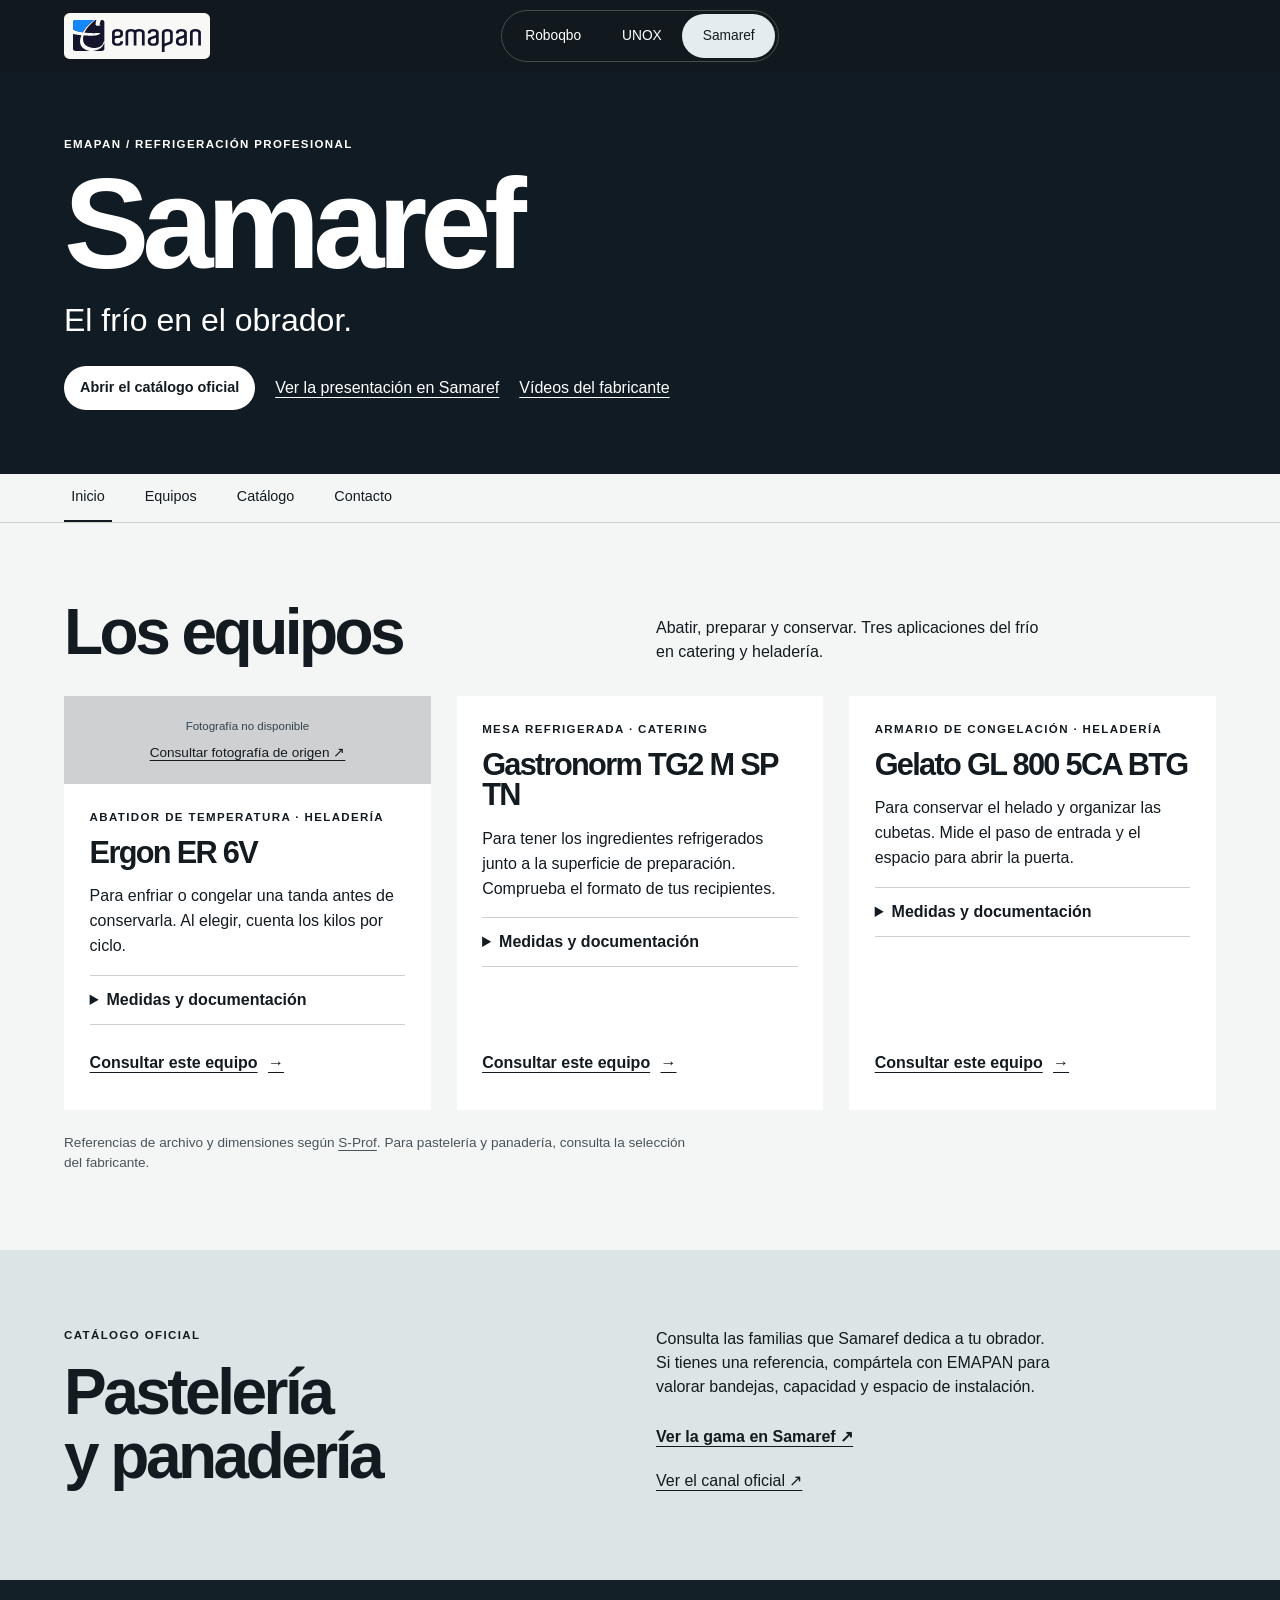
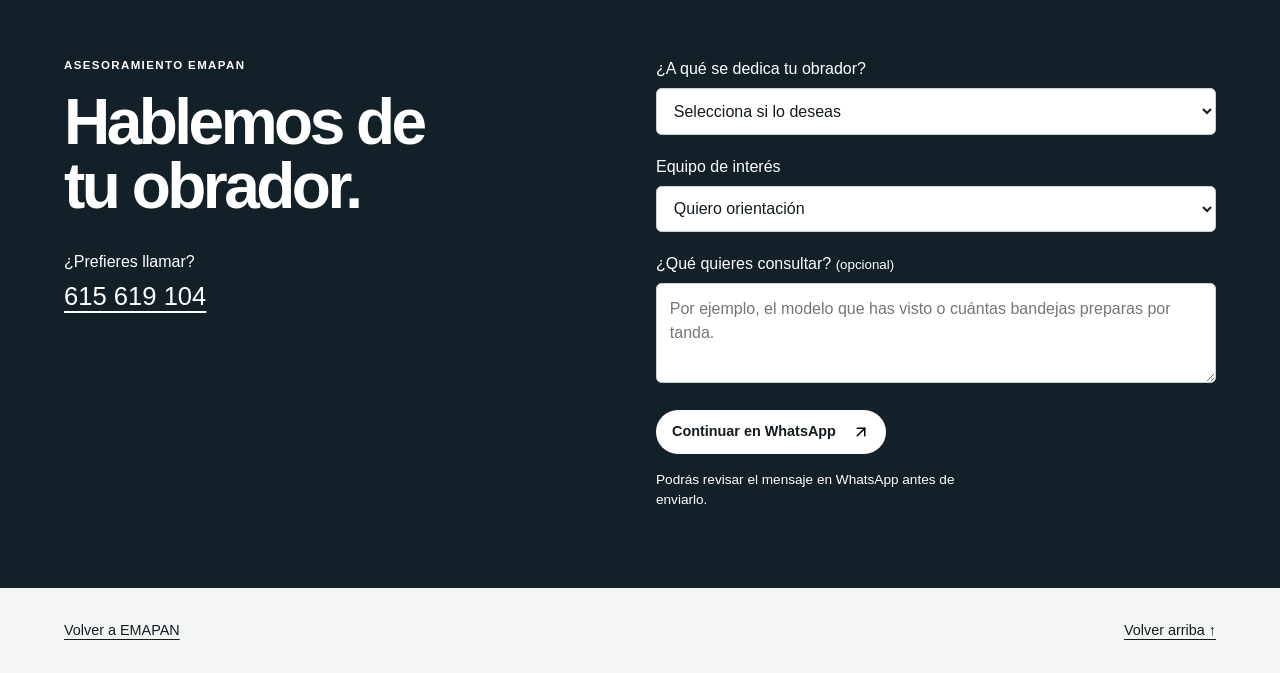
==== commit 4768e385: "Retira el vapor simulado y da acceso directo a las fuentes de Samaref" ====
--- a/web/samaref.html
+++ b/web/samaref.html
@@ -22,15 +22,17 @@
     </nav>
   </header>
   <main>
-    <section id="gama" class="cinematic" aria-labelledby="titulo">
-      <video class="vapor" muted loop playsinline preload="none" poster="assets/samaref/vapor.webp" aria-hidden="true" data-film="assets/samaref/vapor.mp4"></video>
-      <div class="cinematic-copy">
+    <section id="gama" class="intro-panel" aria-labelledby="titulo">
+      <div class="intro-copy">
         <p class="label">EMAPAN / Refrigeración profesional</p>
         <h1 id="titulo">Samaref</h1>
         <p class="intro">El frío en el obrador.</p>
-        <a class="button" href="#criterios">Descubrir los equipos <span aria-hidden="true">↓</span></a>
+        <div class="official-links">
+          <a class="button" href="https://samaref.it/es/productos/pasteleria-y-panaderia/">Abrir el catálogo oficial</a>
+          <a href="https://samaref.it/es">Ver la presentación en Samaref</a>
+          <a href="https://www.youtube.com/@thesamaref/videos">Vídeos del fabricante</a>
+        </div>
       </div>
-      <button id="film-control" hidden type="button">Reproducir vapor</button>
     </section>
     <nav class="chapters" aria-label="Capítulos de Samaref">
       <a href="#gama">Inicio</a><a href="#criterios">Equipos</a><a href="#catalogo">Catálogo</a><a href="#consulta">Contacto</a>
@@ -58,35 +60,23 @@
           </div>
         </article>
         <article class="machine">
-          <figure class="machine-stage">
-            <img class="machine-photo" src="https://www.s-prof.com.ua/upload/iblock/58b/5f05576f-2025-11e7-80cf-6a0ca6f121ac_ef0a7ea1-eb09-11e7-a91e-005056835247.jpeg" alt="Fotografía de Gastronorm TG2 M SP TN" loading="lazy" decoding="async" referrerpolicy="no-referrer">
-            <figcaption>Fotografía de referencia</figcaption>
-            <a class="photo-fallback" href="https://www.s-prof.com.ua/upload/iblock/58b/5f05576f-2025-11e7-80cf-6a0ca6f121ac_ef0a7ea1-eb09-11e7-a91e-005056835247.jpeg" hidden>Consultar fotografía de origen ↗</a>
-          </figure>
           <div class="machine-copy">
             <p class="label">Mesa refrigerada · Catering</p><h3>Gastronorm TG2 M SP TN</h3>
             <p>Para tener los ingredientes refrigerados junto a la superficie de preparación. Comprueba el formato de tus recipientes.</p>
             <details><summary>Medidas y documentación</summary>
               <p>1370 × 700 × 810 mm <small>(ancho × fondo × alto, según S-Prof)</small></p>
               <a href="https://www.samaref.it/ru/products/catering/gastronorm/tg2/tg2-m-sp-tn/">Ficha de archivo en Samaref (RU)</a>
-              <a href="https://www.s-prof.com.ua/upload/iblock/58b/5f05576f-2025-11e7-80cf-6a0ca6f121ac_ef0a7ea1-eb09-11e7-a91e-005056835247.jpeg">Ver fotografía de origen</a>
             </details>
             <a class="machine-contact" href="#consulta" data-equipo="Gastronorm TG2 M SP TN">Consultar este equipo <span aria-hidden="true">→</span></a>
           </div>
         </article>
         <article class="machine">
-          <figure class="machine-stage">
-            <img class="machine-photo" src="https://www.grecka.cl/3021-large_default/armario-freezer-heladeria-samaref-mod-gl-800-5ca-btgsamaref.jpg" alt="Fotografía de Gelato GL 800 5CA BTG" loading="lazy" decoding="async" referrerpolicy="no-referrer">
-            <figcaption>Fotografía de referencia</figcaption>
-            <a class="photo-fallback" href="https://www.grecka.cl/3021-large_default/armario-freezer-heladeria-samaref-mod-gl-800-5ca-btgsamaref.jpg" hidden>Consultar fotografía de origen ↗</a>
-          </figure>
           <div class="machine-copy">
             <p class="label">Armario de congelación · Heladería</p><h3>Gelato GL 800 5CA BTG</h3>
             <p>Para conservar el helado y organizar las cubetas. Mide el paso de entrada y el espacio para abrir la puerta.</p>
             <details><summary>Medidas y documentación</summary>
               <p>745 × 870 × 2120 mm <small>(ancho × fondo × alto, según S-Prof)</small></p>
               <a href="https://www.samaref.it/ru/products/ice-cream/gelato/gl8005ca/gl-800-5ca-btg/">Ficha de archivo en Samaref (RU)</a>
-              <a href="https://www.grecka.cl/3021-large_default/armario-freezer-heladeria-samaref-mod-gl-800-5ca-btgsamaref.jpg">Ver fotografía de origen</a>
             </details>
             <a class="machine-contact" href="#consulta" data-equipo="Gelato GL 800 5CA BTG">Consultar este equipo <span aria-hidden="true">→</span></a>
           </div>
--- a/web/samaref.css
+++ b/web/samaref.css
@@ -21,18 +21,14 @@
 .brands { grid-column: 2; display: flex; padding: 3px; border: 1px solid #ffffff38; border-radius: 2rem; }
 .brands a { display: grid; place-items: center; min-height: 44px; padding-inline: clamp(.5rem,1.6vw,1.5rem); font-size: .86rem; border-radius: inherit; text-decoration: none; }
 .brands [aria-current] { background: #e3edef; color: var(--ink); }
-.cinematic { position: relative; isolation: isolate; display: flex; align-items: end; min-height: clamp(22rem,46svh,38rem); padding: clamp(2rem,5vw,5rem) var(--gutter); overflow: hidden; background: #111b23; color: white; }
-.vapor, .cinematic::after { position: absolute; inset: 0; width: 100%; height: 100%; }
-.vapor { z-index: -2; object-fit: cover; }
-.cinematic::after { content: ''; z-index: -1; background: linear-gradient(90deg,#071016bd,transparent 75%), linear-gradient(0deg,#0b14187a,transparent 65%); }
-.cinematic-copy { max-width: 46rem; }
+.intro-panel { position: relative; isolation: isolate; display: flex; align-items: end; padding: clamp(2rem,5vw,5rem) var(--gutter); overflow: hidden; background: #111b23; color: white; }
+.intro-copy { max-width: 46rem; }
 .label { font-size: .72rem; font-weight: 650; text-transform: uppercase; letter-spacing: .12em; }
 h1,h2,h3 { font-weight: 550; line-height: 1; letter-spacing: -.055em; }
 h1 { font-size: clamp(4.5rem,10vw,10rem); margin: .45rem 0; }
 .intro { font-size: clamp(1.3rem,2.5vw,2.3rem); margin-bottom: 1.4rem; }
-.button, #film-control { display: inline-flex; align-items: center; justify-content: center; gap: 1rem; min-height: 44px; padding: .65rem 1rem; border-radius: 2rem; font-weight: 600; font-size: .9rem; text-decoration: none; }
+.button { display: inline-flex; align-items: center; justify-content: center; gap: 1rem; min-height: 44px; padding: .65rem 1rem; border-radius: 2rem; font-weight: 600; font-size: .9rem; text-decoration: none; }
 .button { background: white; color: var(--ink); }
-#film-control { position: absolute; bottom: 1rem; right: var(--gutter); color: white; background: #101820b8; border: 1px solid #ffffff68; cursor: pointer; }
 [hidden] { display: none !important; }
 .chapters { position: sticky; top: 0; z-index: 2; display: flex; gap: clamp(.4rem,2vw,2rem); padding-inline: var(--gutter); border-bottom: 1px solid var(--line); background: #f4f6f5f5; }
 .chapters a { display: grid; place-items: center; min-height: 48px; border-bottom: 2px solid transparent; padding-inline: .45rem; font-size: .9rem; text-decoration: none; }
@@ -79,7 +75,6 @@
   .showroom-title,.entry { grid-template-columns: 1fr; gap: 1rem; }
   .machines { grid-template-columns: 1fr; }
   .machine-stage { aspect-ratio: 1.75; }
-  .cinematic { padding-bottom: 4.6rem; }
 }
 @media(prefers-reduced-motion:no-preference) {
   html { scroll-behavior: smooth; }
@@ -87,3 +82,6 @@
 
 .machine-stage figcaption { position: absolute; bottom: .45rem; left: .7rem; font-size: .72rem; color: #33444d; background: #f7f9f9e8; padding: .12rem .38rem; }
 .machine-stage.photo-unavailable figcaption { position: static; background: transparent; }
+
+.official-links { display: flex; flex-wrap: wrap; align-items: center; gap: .4rem 1.25rem; }
+.official-links a { display: inline-flex; align-items: center; min-height: 44px; }
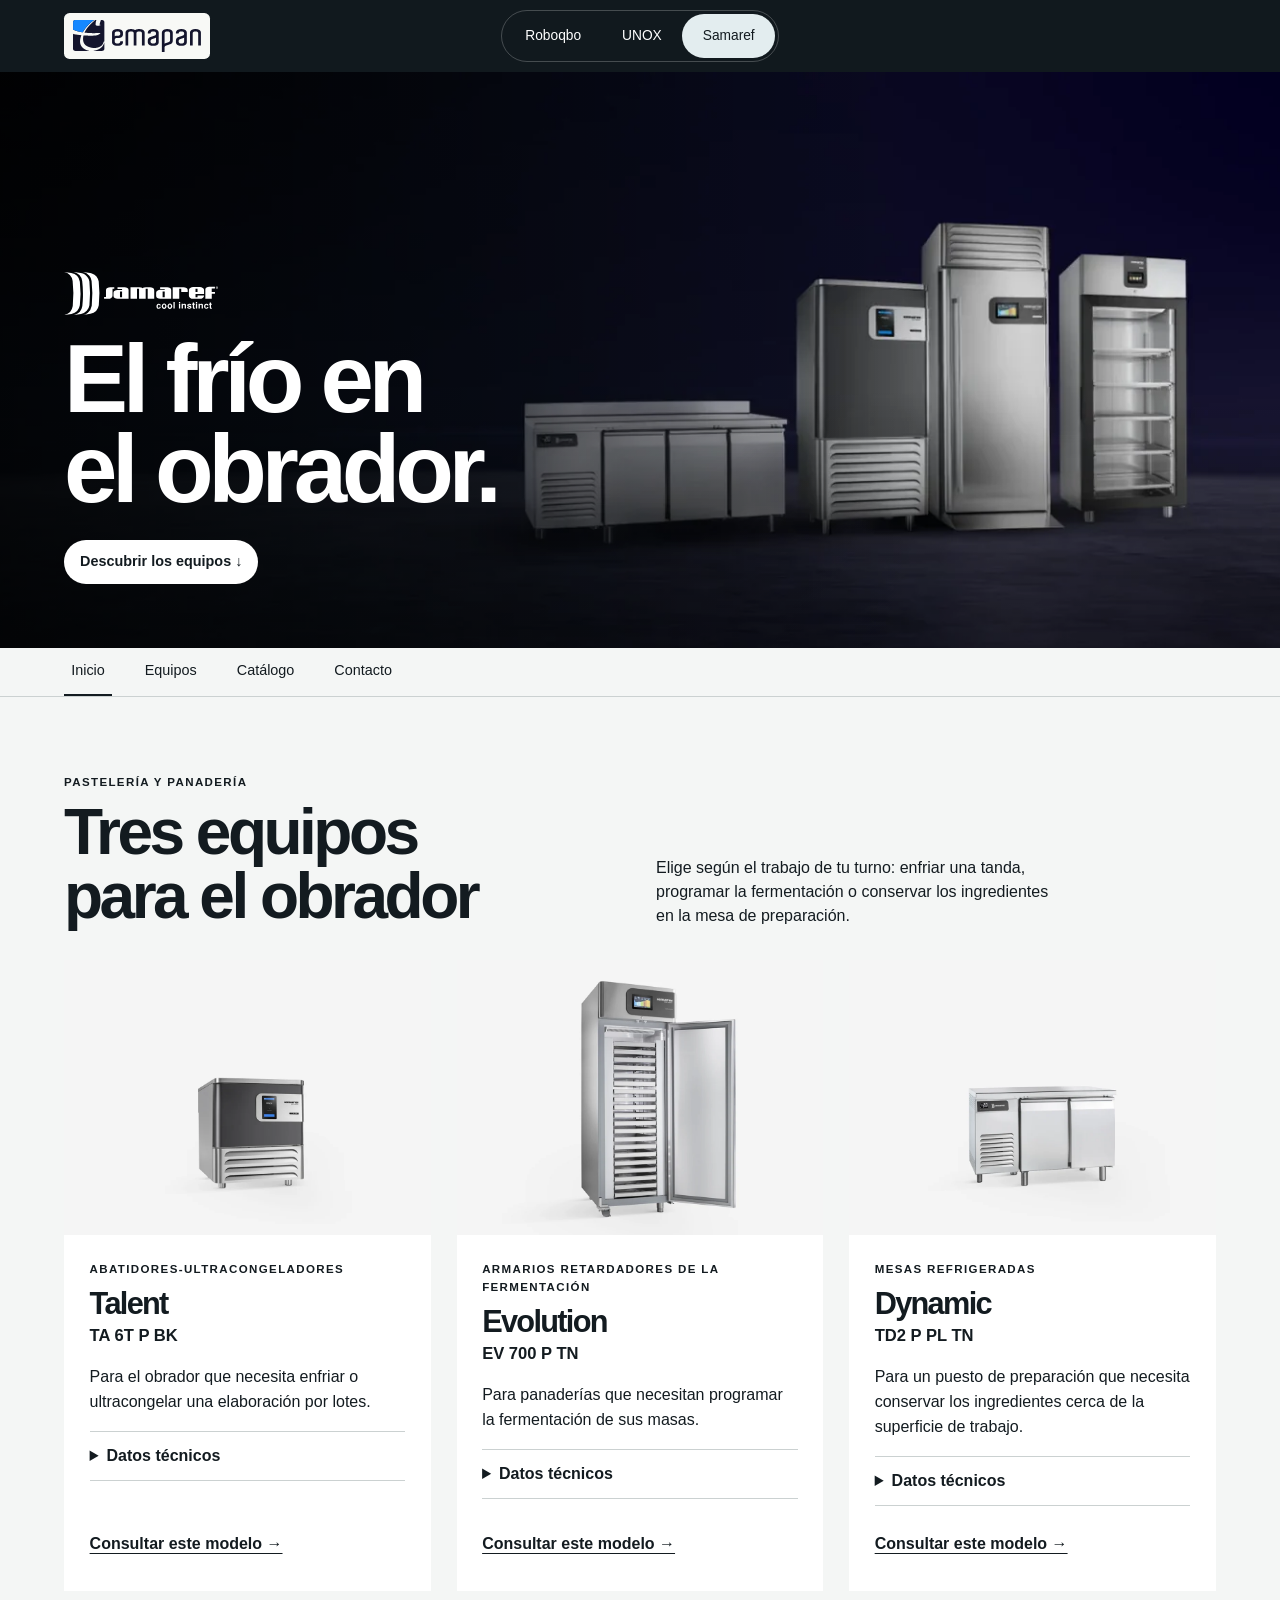
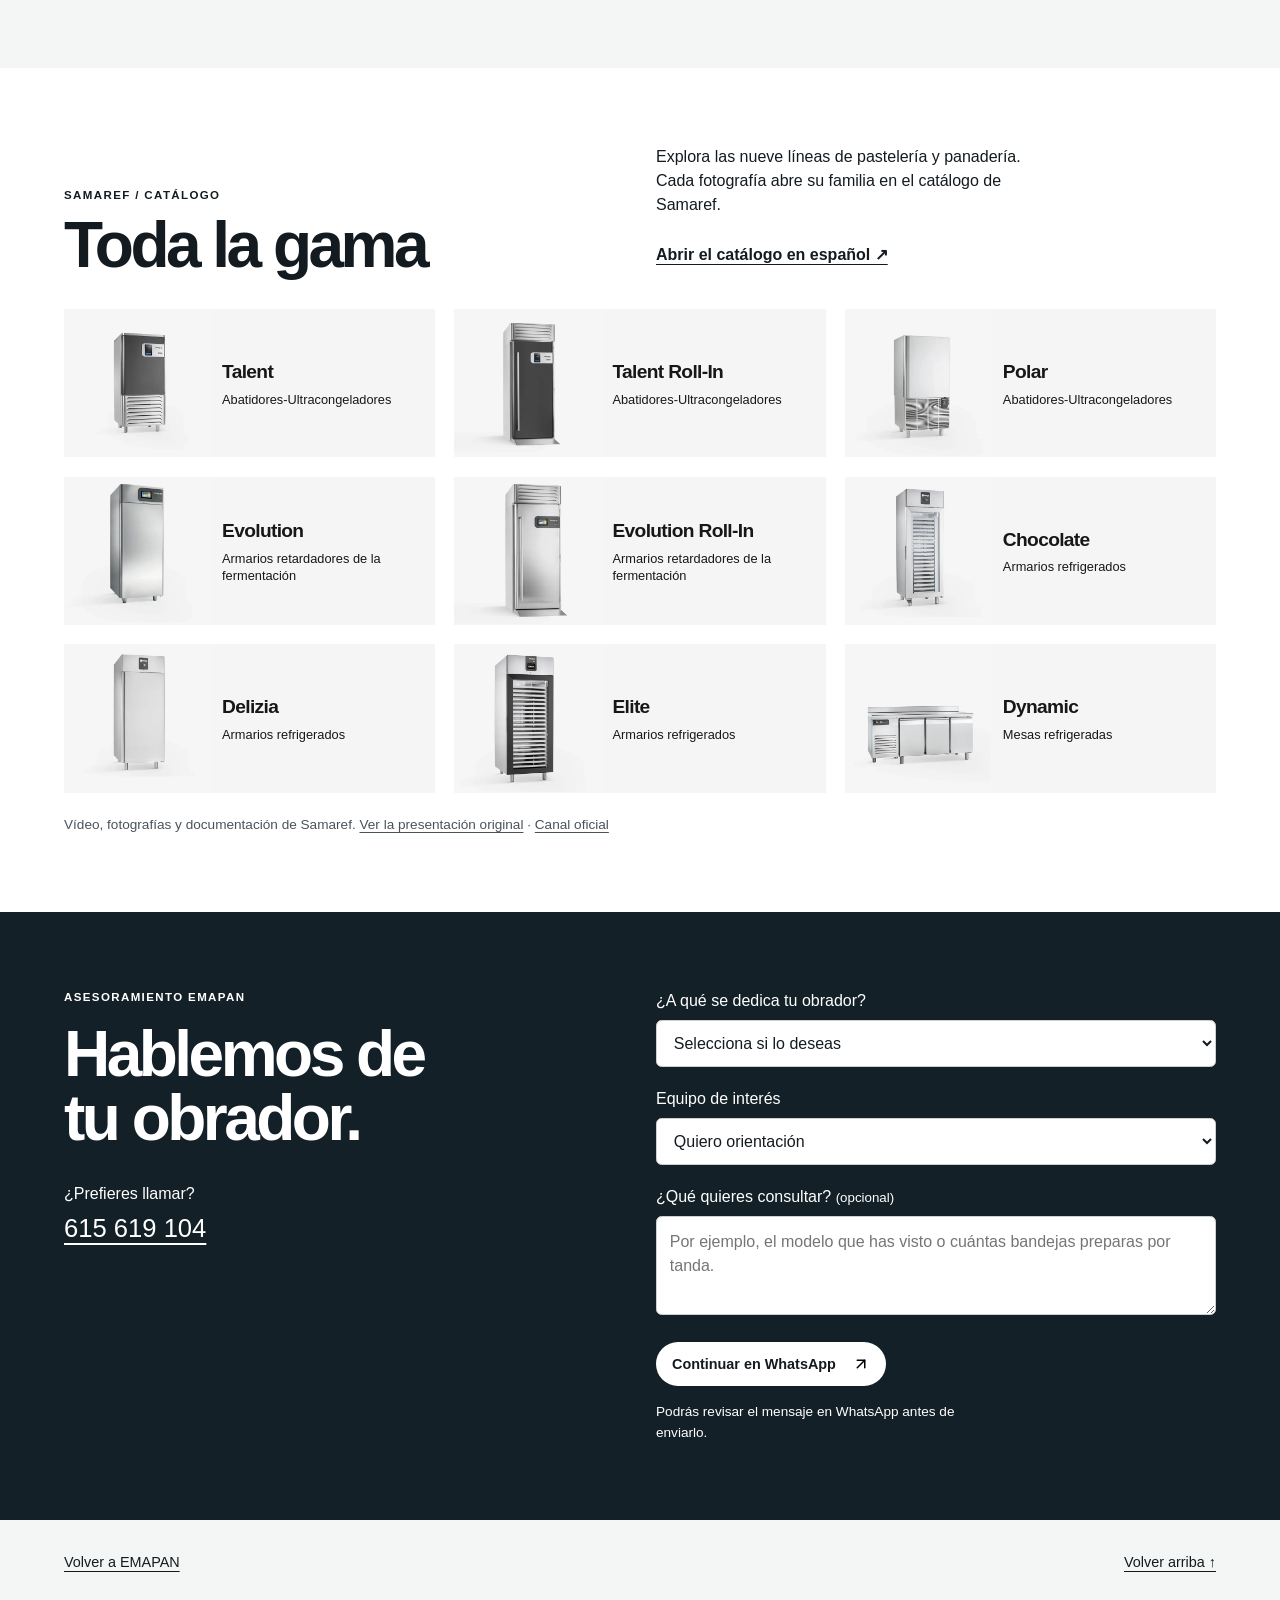
==== commit df7906ed: "Publica el vídeo de Samaref y el catálogo oficial de pastelería y panadería" ====
--- a/web/samaref.html
+++ b/web/samaref.html
@@ -4,7 +4,7 @@
   <meta charset="utf-8">
   <meta name="viewport" content="width=device-width, initial-scale=1">
   <title>Samaref · Pastelería y panadería | EMAPAN</title>
-  <meta name="description" content="Explora equipos de frío Samaref, compara aplicaciones y consulta el catálogo de pastelería y panadería con EMAPAN.">
+  <meta name="description" content="Descubre los abatidores, armarios de fermentación y mesas refrigeradas Samaref para panadería y pastelería. Compara sus fichas y consulta con EMAPAN.">
   <link rel="canonical" href="https://www.satemapan.com/samaref.html">
   <link rel="icon" href="/favicon.ico?v=2" sizes="16x16 32x32 48x48">
   <link rel="icon" type="image/png" sizes="48x48" href="/favicon-48x48.png?v=2">
@@ -23,73 +23,107 @@
   </header>
   <main>
     <section id="gama" class="intro-panel" aria-labelledby="titulo">
+      <video id="film" muted playsinline loop preload="none" poster="assets/samaref/poster.webp" data-film="assets/samaref/video.mp4" aria-label="Película de presentación de Samaref"></video>
       <div class="intro-copy">
-        <p class="label">EMAPAN / Refrigeración profesional</p>
-        <h1 id="titulo">Samaref</h1>
-        <p class="intro">El frío en el obrador.</p>
-        <div class="official-links">
-          <a class="button" href="https://samaref.it/es/productos/pasteleria-y-panaderia/">Abrir el catálogo oficial</a>
-          <a href="https://samaref.it/es">Ver la presentación en Samaref</a>
-          <a href="https://www.youtube.com/@thesamaref/videos">Vídeos del fabricante</a>
-        </div>
+        <img class="brand-mark" src="assets/samaref/samaref.svg" alt="Samaref" width="180" height="50">
+        <h1 id="titulo">El frío en<br> el obrador.</h1>
+        <a class="button" href="#criterios">Descubrir los equipos ↓</a>
       </div>
+      <button id="playback" type="button" hidden>Reproducir vídeo</button>
     </section>
     <nav class="chapters" aria-label="Capítulos de Samaref">
       <a href="#gama">Inicio</a><a href="#criterios">Equipos</a><a href="#catalogo">Catálogo</a><a href="#consulta">Contacto</a>
     </nav>
     <section id="criterios" class="showroom" aria-labelledby="criterios-titulo">
-      <div class="showroom-title"><h2 id="criterios-titulo">Los equipos</h2>
-        <p>Abatir, preparar y conservar. Tres aplicaciones del frío en catering y heladería.</p>
+      <div class="showroom-title"><div><p class="label">Pastelería y panadería</p><h2 id="criterios-titulo">Tres equipos<br>para el obrador</h2></div>
+        <p>Elige según el trabajo de tu turno: enfriar una tanda, programar la fermentación o conservar los ingredientes en la mesa de preparación.</p>
       </div>
       <div class="machines">
         <article class="machine">
-          <figure class="machine-stage">
-            <img class="machine-photo" src="https://www.samaref.it/public/filemanager/source/listini/gelateria/ergon/er6v/ER_6V.jpg" alt="Fotografía de Ergon ER 6V" loading="lazy" decoding="async" referrerpolicy="no-referrer">
-            <figcaption>Fotografía de referencia</figcaption>
-            <a class="photo-fallback" href="https://www.samaref.it/public/filemanager/source/listini/gelateria/ergon/er6v/ER_6V.jpg" hidden>Consultar fotografía de origen ↗</a>
-          </figure>
+          <figure class="machine-stage"><img src="assets/samaref/ta-6t-p-bk.webp" alt="Talent TA 6T P BK" width="800" height="800" loading="lazy" decoding="async"></figure>
           <div class="machine-copy">
-            <p class="label">Abatidor de temperatura · Heladería</p><h3>Ergon ER 6V</h3>
-            <p>Para enfriar o congelar una tanda antes de conservarla. Al elegir, cuenta los kilos por ciclo.</p>
-            <details><summary>Medidas y documentación</summary>
-              <p>800 × 730 × 850 mm <small>(ancho × fondo × alto, según S-Prof)</small></p>
-              <a href="https://www.samaref.it/ru/products/ice-cream/ergon/er6v/er-6v/">Ficha de archivo en Samaref (RU)</a>
-              <a href="https://www.samaref.it/public/filemanager/source/listini/gelateria/ergon/er6v/ER_6V.jpg">Ver fotografía de origen</a>
+            <p class="label">Abatidores-Ultracongeladores</p><h3>Talent<span>TA 6T P BK</span></h3>
+            <p>Para el obrador que necesita enfriar o ultracongelar una elaboración por lotes.</p>
+            <details><summary>Datos técnicos</summary>
+              <dl><dt>Rendimiento de +90 °C a +3 °C</dt><dd>30 kg</dd><dt>Rendimiento de +90 °C a −18 °C</dt><dd>25 kg</dd><dt>Volumen bruto</dt><dd>159 l</dd></dl>
+              <a href="https://samaref.it/es/utility/creapdf?id%5Boid%5D=6a3900526c4ce54b8f0b66fa&amp;lang=es">Ficha técnica de Samaref (PDF)</a>
+              <a href="https://samaref.it/es/productos/pasteleria-y-panaderia/talent/ta6tbk/ta-6t-p-bk/">Ver el modelo en Samaref</a>
             </details>
-            <a class="machine-contact" href="#consulta" data-equipo="Ergon ER 6V">Consultar este equipo <span aria-hidden="true">→</span></a>
+            <a class="machine-contact" href="#consulta" data-equipo="Talent TA 6T P BK">Consultar este modelo →</a>
           </div>
         </article>
         <article class="machine">
+          <figure class="machine-stage"><img src="assets/samaref/ev-700-p-tn.webp" alt="Evolution EV 700 P TN" width="800" height="800" loading="lazy" decoding="async"></figure>
           <div class="machine-copy">
-            <p class="label">Mesa refrigerada · Catering</p><h3>Gastronorm TG2 M SP TN</h3>
-            <p>Para tener los ingredientes refrigerados junto a la superficie de preparación. Comprueba el formato de tus recipientes.</p>
-            <details><summary>Medidas y documentación</summary>
-              <p>1370 × 700 × 810 mm <small>(ancho × fondo × alto, según S-Prof)</small></p>
-              <a href="https://www.samaref.it/ru/products/catering/gastronorm/tg2/tg2-m-sp-tn/">Ficha de archivo en Samaref (RU)</a>
+            <p class="label">Armarios retardadores de la fermentación</p><h3>Evolution<span>EV 700 P TN</span></h3>
+            <p>Para panaderías que necesitan programar la fermentación de sus masas.</p>
+            <details><summary>Datos técnicos</summary>
+              <dl><dt>Temperatura de trabajo</dt><dd>−10 a +40 °C</dd><dt>Rango de humedad</dt><dd>60–95 %</dd><dt>Volumen bruto</dt><dd>630 l</dd></dl>
+              <a href="https://samaref.it/es/utility/creapdf?id%5Boid%5D=6a39004c6c4ce54b8f0b653f&amp;lang=es">Ficha técnica de Samaref (PDF)</a>
+              <a href="https://samaref.it/es/productos/pasteleria-y-panaderia/evolution/ev700/ev-700-p-tn/">Ver el modelo en Samaref</a>
             </details>
-            <a class="machine-contact" href="#consulta" data-equipo="Gastronorm TG2 M SP TN">Consultar este equipo <span aria-hidden="true">→</span></a>
+            <a class="machine-contact" href="#consulta" data-equipo="Evolution EV 700 P TN">Consultar este modelo →</a>
           </div>
         </article>
         <article class="machine">
+          <figure class="machine-stage"><img src="assets/samaref/td2-p-pl-tn.webp" alt="Dynamic TD2 P PL TN" width="800" height="800" loading="lazy" decoding="async"></figure>
           <div class="machine-copy">
-            <p class="label">Armario de congelación · Heladería</p><h3>Gelato GL 800 5CA BTG</h3>
-            <p>Para conservar el helado y organizar las cubetas. Mide el paso de entrada y el espacio para abrir la puerta.</p>
-            <details><summary>Medidas y documentación</summary>
-              <p>745 × 870 × 2120 mm <small>(ancho × fondo × alto, según S-Prof)</small></p>
-              <a href="https://www.samaref.it/ru/products/ice-cream/gelato/gl8005ca/gl-800-5ca-btg/">Ficha de archivo en Samaref (RU)</a>
+            <p class="label">Mesas refrigeradas</p><h3>Dynamic<span>TD2 P PL TN</span></h3>
+            <p>Para un puesto de preparación que necesita conservar los ingredientes cerca de la superficie de trabajo.</p>
+            <details><summary>Datos técnicos</summary>
+              <dl><dt>Temperatura de trabajo</dt><dd>−2 a +8 °C</dd><dt>Volumen bruto</dt><dd>400 l</dd><dt>Ancho × fondo × alto</dt><dd>1440 × 800 × 900 mm</dd></dl>
+              <a href="https://samaref.it/es/utility/creapdf?id%5Boid%5D=6a39004f6c4ce54b8f0b6633&amp;lang=es">Ficha técnica de Samaref (PDF)</a>
+              <a href="https://samaref.it/es/productos/pasteleria-y-panaderia/dynamic/td2/td2-p-pl-tn/">Ver el modelo en Samaref</a>
             </details>
-            <a class="machine-contact" href="#consulta" data-equipo="Gelato GL 800 5CA BTG">Consultar este equipo <span aria-hidden="true">→</span></a>
+            <a class="machine-contact" href="#consulta" data-equipo="Dynamic TD2 P PL TN">Consultar este modelo →</a>
           </div>
         </article>
       </div>
-      <p class="source-note">Referencias de archivo y dimensiones según <a href="https://github.com/pestsov-v/S-Prof-Information-Bot/tree/6a7792bdcd96f5918ce0cd49b8f08c05f415aec0/src/db/db_product/db_refrigerataion_equipment/db_refrigeration_samaref">S-Prof</a>. Para pastelería y panadería, consulta la selección del fabricante.</p>
     </section>
-    <section id="catalogo" class="entry catalogue" aria-labelledby="catalogo-titulo">
-      <div><p class="label">Catálogo oficial</p><h2 id="catalogo-titulo">Pastelería<br>y panadería</h2></div>
-      <div><p>Consulta las familias que Samaref dedica a tu obrador. Si tienes una referencia, compártela con EMAPAN para valorar bandejas, capacidad y espacio de instalación.</p>
-        <a class="resource" href="https://samaref.it/es/productos/pasteleria-y-panaderia/">Ver la gama en Samaref ↗</a>
-        <a class="channel" href="https://www.youtube.com/@thesamaref">Ver el canal oficial ↗</a>
+    <section id="catalogo" class="catalogue" aria-labelledby="catalogo-titulo">
+      <div class="showroom-title"><div><p class="label">Samaref / Catálogo</p><h2 id="catalogo-titulo">Toda la gama</h2></div>
+        <div><p>Explora las nueve líneas de pastelería y panadería. Cada fotografía abre su familia en el catálogo de Samaref.</p>
+        <a class="resource" href="https://samaref.it/es/productos/pasteleria-y-panaderia/">Abrir el catálogo en español ↗</a></div>
       </div>
+      <div class="families">
+          <a class="family" href="https://samaref.it/es/productos/pasteleria-y-panaderia/talent/">
+            <img src="assets/samaref/linea-talent.webp" alt="" width="320" height="320" loading="lazy" decoding="async">
+            <span><strong>Talent</strong><small>Abatidores-Ultracongeladores</small></span>
+          </a>
+          <a class="family" href="https://samaref.it/es/productos/pasteleria-y-panaderia/talent-roll-in/">
+            <img src="assets/samaref/linea-talent-roll-in.webp" alt="" width="320" height="320" loading="lazy" decoding="async">
+            <span><strong>Talent Roll-In</strong><small>Abatidores-Ultracongeladores</small></span>
+          </a>
+          <a class="family" href="https://samaref.it/es/productos/pasteleria-y-panaderia/polar/">
+            <img src="assets/samaref/linea-polar.webp" alt="" width="320" height="320" loading="lazy" decoding="async">
+            <span><strong>Polar</strong><small>Abatidores-Ultracongeladores</small></span>
+          </a>
+          <a class="family" href="https://samaref.it/es/productos/pasteleria-y-panaderia/evolution/">
+            <img src="assets/samaref/linea-evolution.webp" alt="" width="320" height="320" loading="lazy" decoding="async">
+            <span><strong>Evolution</strong><small>Armarios retardadores de la fermentación</small></span>
+          </a>
+          <a class="family" href="https://samaref.it/es/productos/pasteleria-y-panaderia/evolution-roll-in/">
+            <img src="assets/samaref/linea-evolution-roll-in.webp" alt="" width="320" height="320" loading="lazy" decoding="async">
+            <span><strong>Evolution Roll-In</strong><small>Armarios retardadores de la fermentación</small></span>
+          </a>
+          <a class="family" href="https://samaref.it/es/productos/pasteleria-y-panaderia/chocolate/">
+            <img src="assets/samaref/linea-chocolate.webp" alt="" width="320" height="320" loading="lazy" decoding="async">
+            <span><strong>Chocolate</strong><small>Armarios refrigerados</small></span>
+          </a>
+          <a class="family" href="https://samaref.it/es/productos/pasteleria-y-panaderia/delizia/">
+            <img src="assets/samaref/linea-delizia.webp" alt="" width="320" height="320" loading="lazy" decoding="async">
+            <span><strong>Delizia</strong><small>Armarios refrigerados</small></span>
+          </a>
+          <a class="family" href="https://samaref.it/es/productos/pasteleria-y-panaderia/elite/">
+            <img src="assets/samaref/linea-elite.webp" alt="" width="320" height="320" loading="lazy" decoding="async">
+            <span><strong>Elite</strong><small>Armarios refrigerados</small></span>
+          </a>
+          <a class="family" href="https://samaref.it/es/productos/pasteleria-y-panaderia/dynamic/">
+            <img src="assets/samaref/linea-dynamic.webp" alt="" width="320" height="320" loading="lazy" decoding="async">
+            <span><strong>Dynamic</strong><small>Mesas refrigeradas</small></span>
+          </a>
+      </div>
+      <p class="source-note">Vídeo, fotografías y documentación de Samaref. <a href="https://samaref.it/es">Ver la presentación original</a> · <a href="https://www.youtube.com/@thesamaref">Canal oficial</a></p>
     </section>
     <section id="consulta" class="entry contact" aria-labelledby="consulta-titulo">
       <div><p class="label">Asesoramiento EMAPAN</p><h2 id="consulta-titulo">Hablemos de<br>tu obrador.</h2>
@@ -103,7 +137,7 @@
             <option>Pastelería</option><option>Panadería</option><option>Pastelería y panadería</option>
           </select>
           <label for="equipo">Equipo de interés</label>
-          <select name="equipo" id="equipo"><option value="">Quiero orientación</option><option>Ergon ER 6V</option><option>Gelato GL 800 5CA BTG</option><option>Gastronorm TG2 M SP TN</option></select>
+          <select name="equipo" id="equipo"><option value="">Quiero orientación</option><option>Talent TA 6T P BK</option><option>Evolution EV 700 P TN</option><option>Dynamic TD2 P PL TN</option></select>
           <label for="detalle">¿Qué quieres consultar? <small>(opcional)</small></label>
           <textarea id="detalle" name="detalle" maxlength="600" rows="3" placeholder="Por ejemplo, el modelo que has visto o cuántas bandejas preparas por tanda."></textarea>
         </form>
--- a/web/samaref.css
+++ b/web/samaref.css
@@ -44,9 +44,6 @@
 .machine-stage { position: relative; width: 100%; aspect-ratio: 4/3; background: #cfd0d2; overflow: hidden; }
 .machine-stage img { position: absolute; inset: 0; width: 100%; height: 100%; object-fit: contain; }
 .machine-photo { background: white; }
-.photo-unavailable .machine-photo { display: none; }
-.photo-unavailable { aspect-ratio: auto; min-height: 5.5rem; display: grid; place-content: center; gap: .4rem; text-align: center; }
-.photo-fallback { font-size: .85rem; }
 .machine-copy { flex: 1; display: flex; flex-direction: column; align-items: start; padding: clamp(1rem,2vw,2rem); }
 .machine-copy h3 { font-size: clamp(1.65rem,2.4vw,2.8rem); margin: .65rem 0 1rem; }
 .machine-copy p { line-height: 1.55; }
@@ -56,7 +53,7 @@
 .machine-copy details a, .machine-copy small { display: block; }
 .machine-contact { display: inline-flex; align-items: center; min-height: 44px; gap: .65rem; margin-top: auto; font-weight: 600; }
 .source-note { margin: 1.4rem 0 0; max-width: 85ch; color: #49545a; font-size: .85rem; }
-.catalogue { background: #dce4e5; }
+.catalogue { background: white; padding: clamp(2.6rem,6vw,6rem) var(--gutter); }
 .entry .label { margin-bottom: 1rem; }
 .resource,.channel,.by-phone a { display: flex; align-items: center; gap: .5rem; width: fit-content; min-height: 44px; }
 .resource { margin-top: 1rem; font-weight: bold; }
@@ -80,8 +77,40 @@
   html { scroll-behavior: smooth; }
 }
 
-.machine-stage figcaption { position: absolute; bottom: .45rem; left: .7rem; font-size: .72rem; color: #33444d; background: #f7f9f9e8; padding: .12rem .38rem; }
-.machine-stage.photo-unavailable figcaption { position: static; background: transparent; }
 
-.official-links { display: flex; flex-wrap: wrap; align-items: center; gap: .4rem 1.25rem; }
-.official-links a { display: inline-flex; align-items: center; min-height: 44px; }
+
+.intro-panel { min-height: clamp(28rem,64svh,50rem); background: #111; }
+#film, .intro-panel::after { position: absolute; inset: 0; width: 100%; height: 100%; }
+#film { object-fit: cover; z-index: -2; }
+.intro-panel::after { content: ''; z-index: -1; background: linear-gradient(90deg,#000b,transparent 72%),linear-gradient(0deg,#0006,transparent 45%); }
+.brand-mark { display: block; width: clamp(7.5rem,12vw,11rem); height: auto; filter: invert(1); }
+h1 { font-size: clamp(3.4rem,7.5vw,8rem); margin: 1.2rem 0 1.6rem; line-height: .94; }
+h2 { margin: .55rem 0 0; }
+#playback { position: absolute; right: var(--gutter); bottom: 1rem; min-height: 44px; padding: .5rem 1rem; border: 1px solid #fffa; border-radius: 2rem; color: white; background: #161616bc; cursor: pointer; }
+.machine-stage, .machine-photo { background: #f5f5f5; }
+.machine-copy h3 span { display: block; font-size: .54em; line-height: 1.5; letter-spacing: 0; margin-top: .3rem; }
+.machine-copy dl { width: 100%; margin: .25rem 0; }
+.machine-copy dt { margin-top: .55rem; font-size: .8rem; }
+.machine-copy dd { margin: 0; font-weight: 650; }
+.families { display: grid; grid-template-columns: repeat(3,minmax(0,1fr)); gap: clamp(.65rem,1.5vw,1.5rem); }
+.family { display: grid; grid-template-columns: 40% 1fr; align-items: center; background: #f5f5f5; text-decoration: none; color: #171717; }
+.family img { width: 100%; height: auto; }
+.family span { padding: .6rem; }
+.family strong,.family small { display: block; }
+.family strong { font-size: clamp(1rem,1.5vw,1.4rem); letter-spacing: -.035em; }
+.family small { margin-top: .3rem; font-size: .8rem; line-height: 1.3; }
+.family:hover strong, .family:focus-visible strong { text-decoration: underline; }
+@media(max-width:760px) {
+  .intro-panel { display: block; min-height: 0; padding: 0; background: #090c14; }
+  #film { position: relative; display: block; aspect-ratio: 1.8; height: auto; object-position: 73% center; }
+  .intro-panel::after { display: none; }
+  .intro-copy { padding: 1.3rem var(--gutter) 1.6rem; }
+  .intro-copy h1 { font-size: clamp(2.2rem,8.5vw,3.5rem); margin: .65rem 0 1.1rem; }
+  .intro-copy h1 br { display: none; }
+  .brand-mark { width: 6.5rem; }
+  #playback { left: auto; right: .75rem; bottom: 1.6rem; font-size: .85rem; }
+  .families { grid-template-columns: repeat(2,minmax(0,1fr)); }
+  .family { display: flex; flex-direction: column; align-items: stretch; }
+  .family img { aspect-ratio: 1.55; object-fit: contain; }
+  .family span { padding: .65rem .8rem 1rem; }
+}
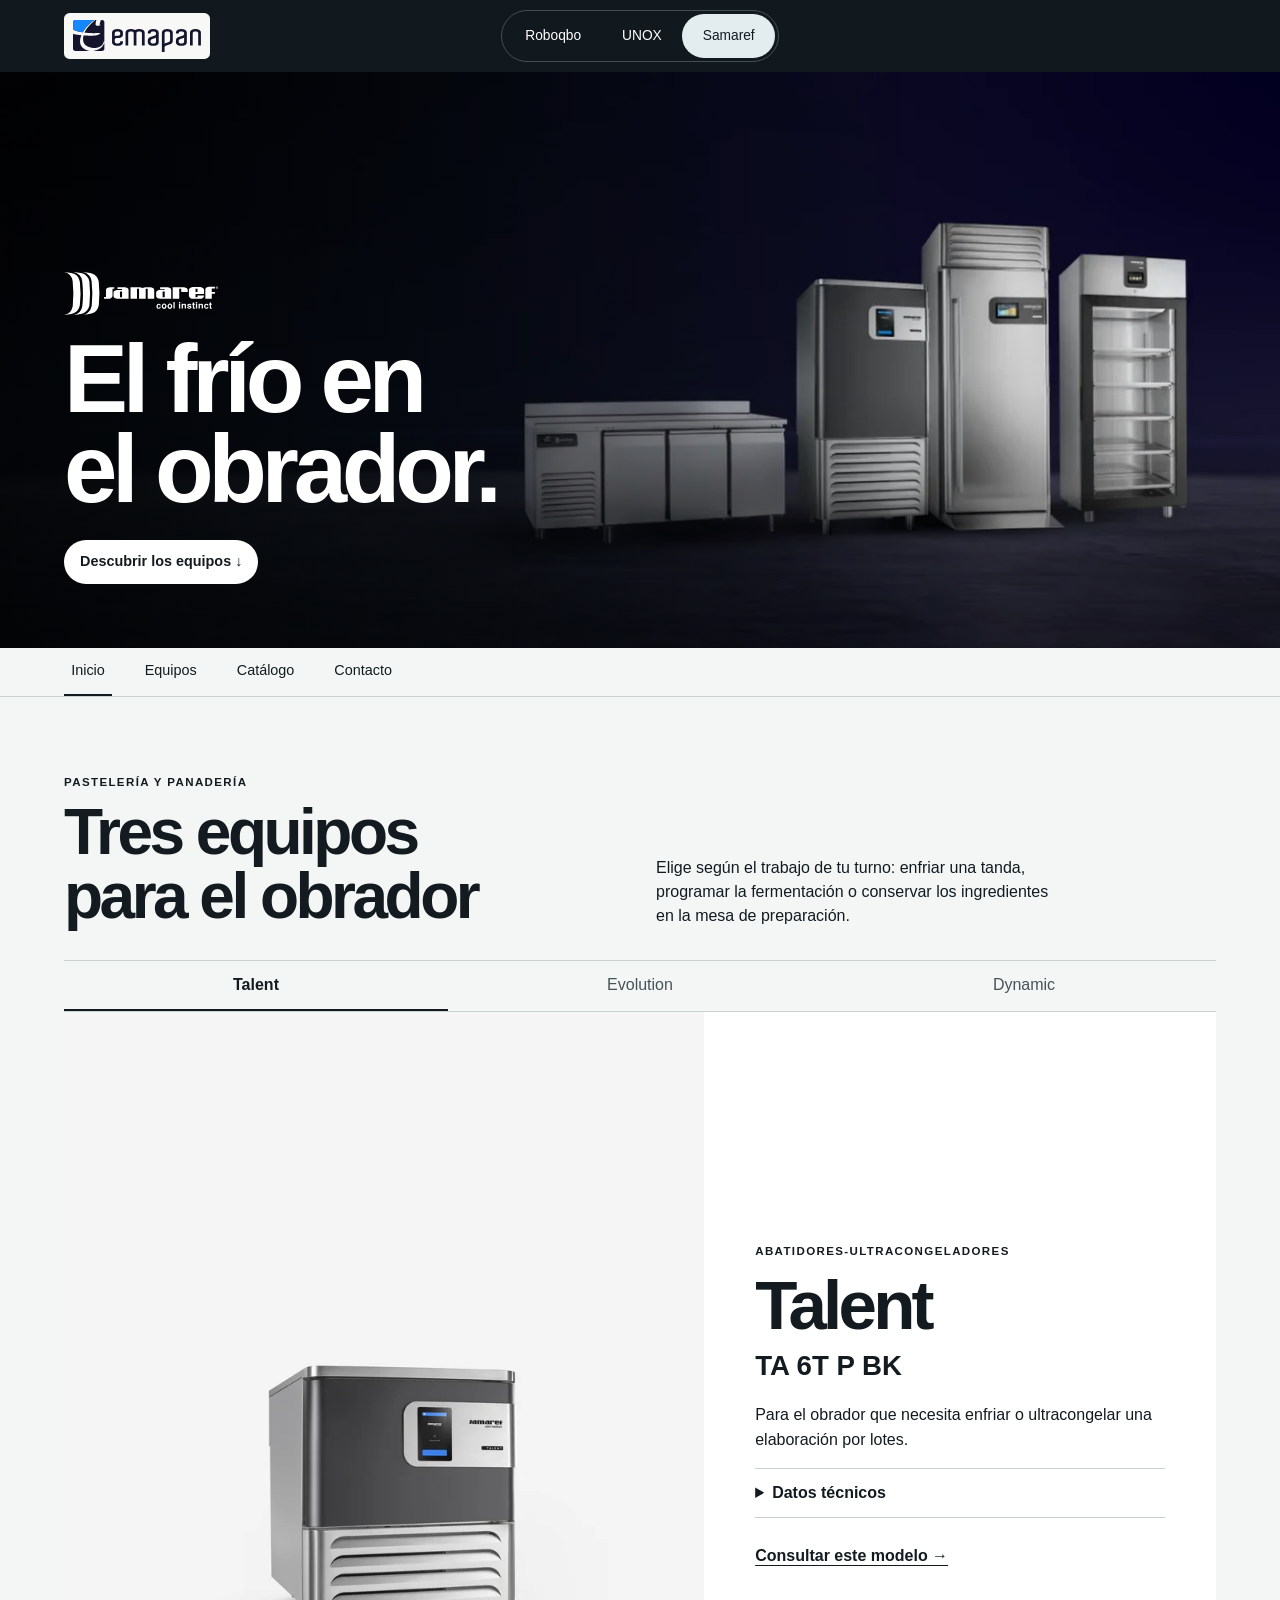
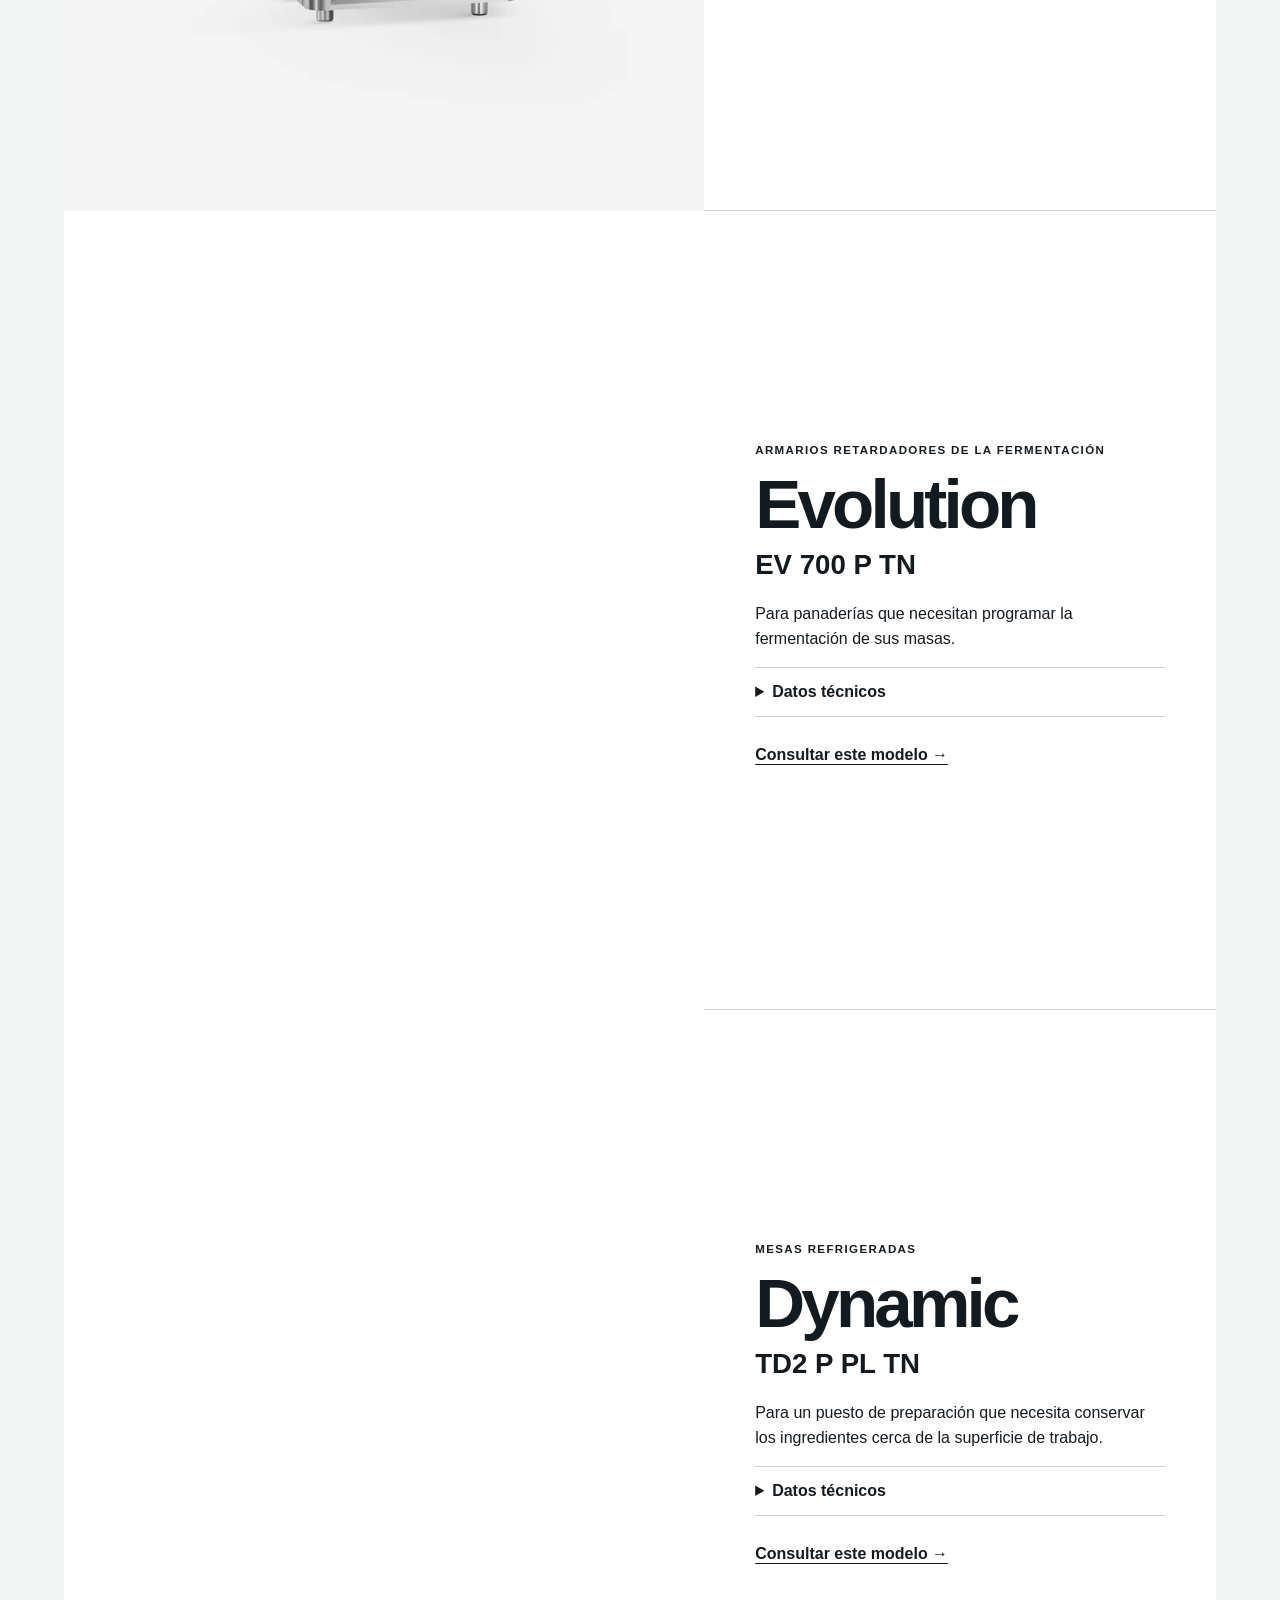
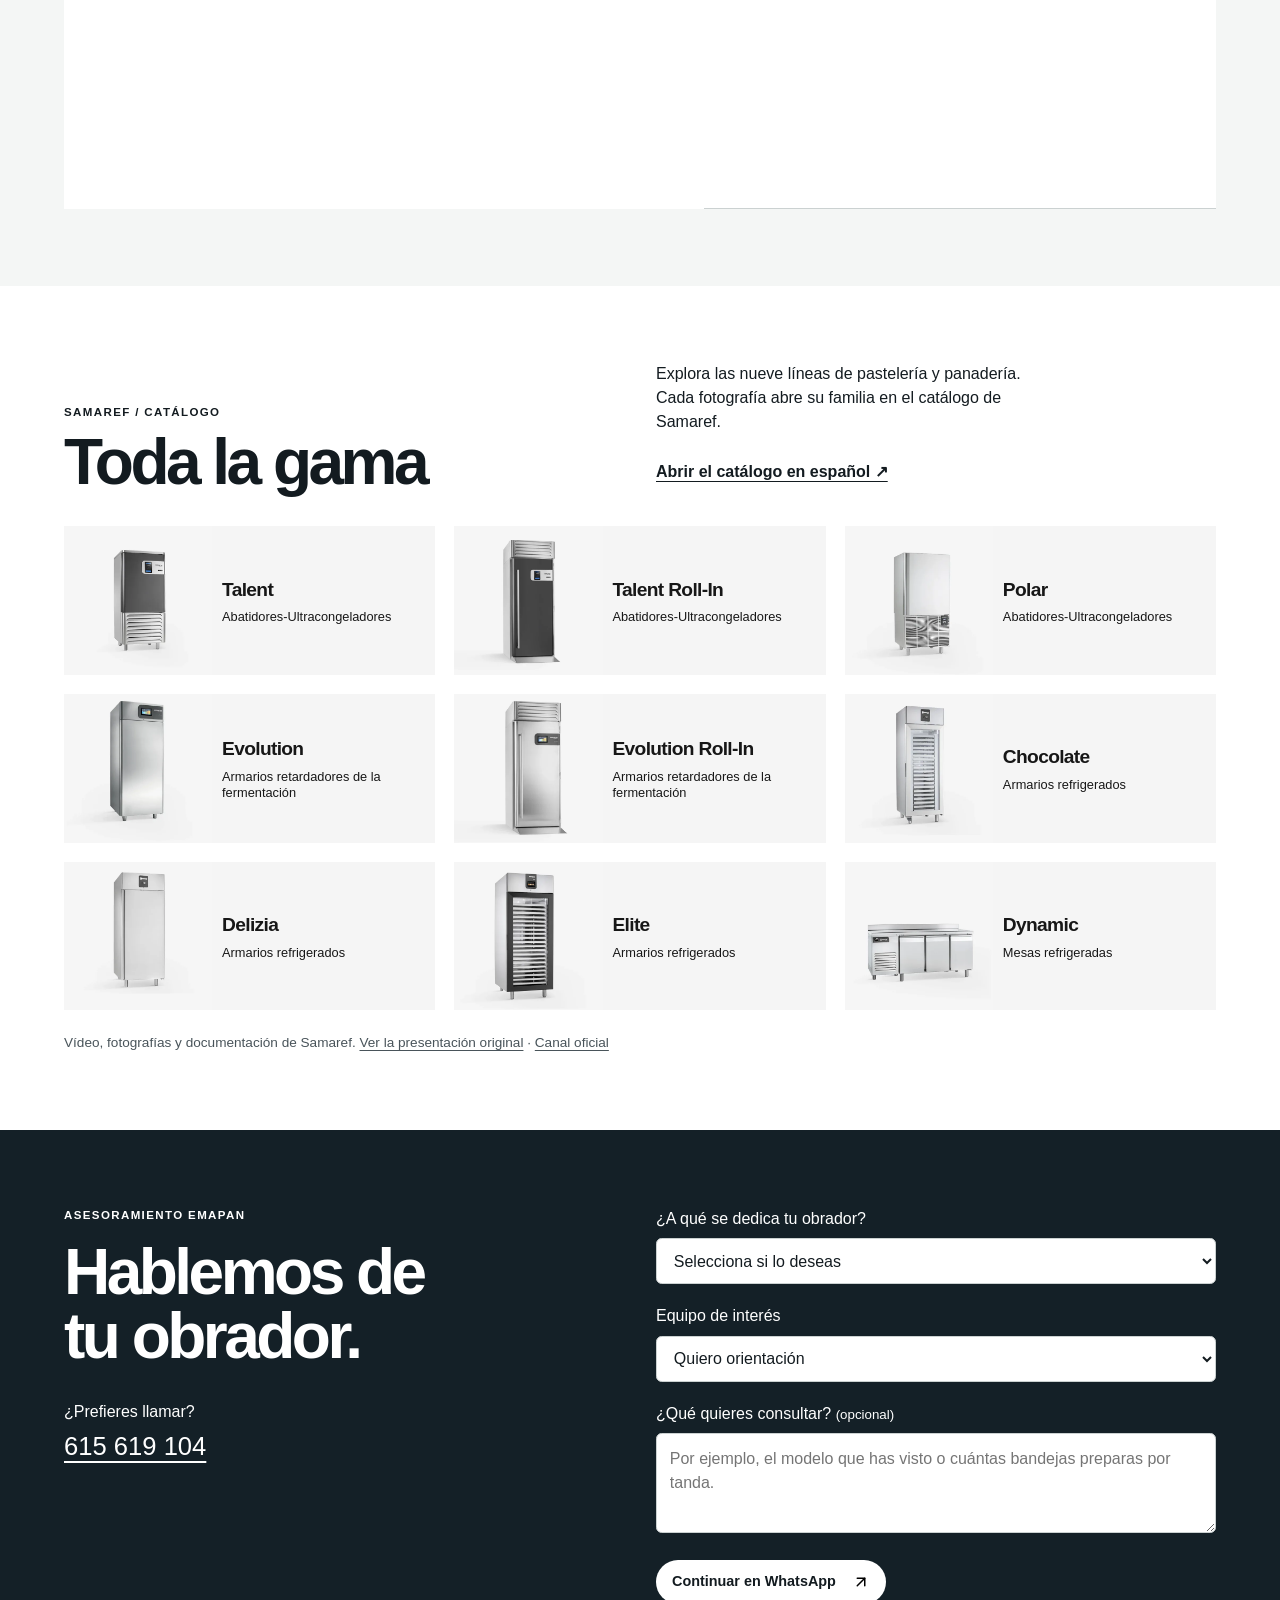
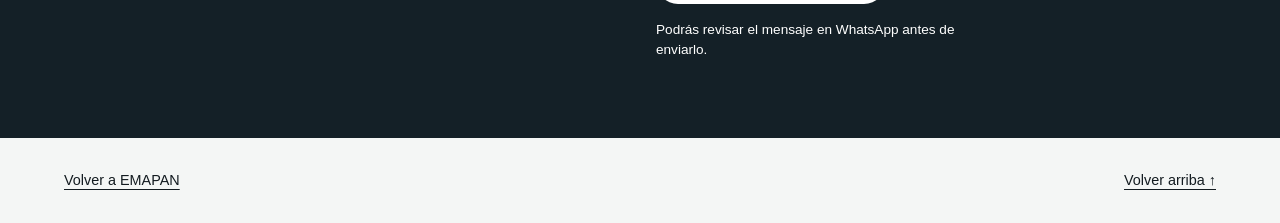
==== commit a440bd61: "Presenta los equipos Samaref al avanzar por sus fichas con el scroll" ====
--- a/web/samaref.html
+++ b/web/samaref.html
@@ -38,46 +38,52 @@
       <div class="showroom-title"><div><p class="label">Pastelería y panadería</p><h2 id="criterios-titulo">Tres equipos<br>para el obrador</h2></div>
         <p>Elige según el trabajo de tu turno: enfriar una tanda, programar la fermentación o conservar los ingredientes en la mesa de preparación.</p>
       </div>
-      <div class="machines">
-        <article class="machine">
-          <figure class="machine-stage"><img src="assets/samaref/ta-6t-p-bk.webp" alt="Talent TA 6T P BK" width="800" height="800" loading="lazy" decoding="async"></figure>
-          <div class="machine-copy">
-            <p class="label">Abatidores-Ultracongeladores</p><h3>Talent<span>TA 6T P BK</span></h3>
-            <p>Para el obrador que necesita enfriar o ultracongelar una elaboración por lotes.</p>
-            <details><summary>Datos técnicos</summary>
-              <dl><dt>Rendimiento de +90 °C a +3 °C</dt><dd>30 kg</dd><dt>Rendimiento de +90 °C a −18 °C</dt><dd>25 kg</dd><dt>Volumen bruto</dt><dd>159 l</dd></dl>
-              <a href="https://samaref.it/es/utility/creapdf?id%5Boid%5D=6a3900526c4ce54b8f0b66fa&amp;lang=es">Ficha técnica de Samaref (PDF)</a>
-              <a href="https://samaref.it/es/productos/pasteleria-y-panaderia/talent/ta6tbk/ta-6t-p-bk/">Ver el modelo en Samaref</a>
-            </details>
-            <a class="machine-contact" href="#consulta" data-equipo="Talent TA 6T P BK">Consultar este modelo →</a>
-          </div>
-        </article>
-        <article class="machine">
-          <figure class="machine-stage"><img src="assets/samaref/ev-700-p-tn.webp" alt="Evolution EV 700 P TN" width="800" height="800" loading="lazy" decoding="async"></figure>
-          <div class="machine-copy">
-            <p class="label">Armarios retardadores de la fermentación</p><h3>Evolution<span>EV 700 P TN</span></h3>
-            <p>Para panaderías que necesitan programar la fermentación de sus masas.</p>
-            <details><summary>Datos técnicos</summary>
-              <dl><dt>Temperatura de trabajo</dt><dd>−10 a +40 °C</dd><dt>Rango de humedad</dt><dd>60–95 %</dd><dt>Volumen bruto</dt><dd>630 l</dd></dl>
-              <a href="https://samaref.it/es/utility/creapdf?id%5Boid%5D=6a39004c6c4ce54b8f0b653f&amp;lang=es">Ficha técnica de Samaref (PDF)</a>
-              <a href="https://samaref.it/es/productos/pasteleria-y-panaderia/evolution/ev700/ev-700-p-tn/">Ver el modelo en Samaref</a>
-            </details>
-            <a class="machine-contact" href="#consulta" data-equipo="Evolution EV 700 P TN">Consultar este modelo →</a>
-          </div>
-        </article>
-        <article class="machine">
-          <figure class="machine-stage"><img src="assets/samaref/td2-p-pl-tn.webp" alt="Dynamic TD2 P PL TN" width="800" height="800" loading="lazy" decoding="async"></figure>
-          <div class="machine-copy">
-            <p class="label">Mesas refrigeradas</p><h3>Dynamic<span>TD2 P PL TN</span></h3>
-            <p>Para un puesto de preparación que necesita conservar los ingredientes cerca de la superficie de trabajo.</p>
-            <details><summary>Datos técnicos</summary>
-              <dl><dt>Temperatura de trabajo</dt><dd>−2 a +8 °C</dd><dt>Volumen bruto</dt><dd>400 l</dd><dt>Ancho × fondo × alto</dt><dd>1440 × 800 × 900 mm</dd></dl>
-              <a href="https://samaref.it/es/utility/creapdf?id%5Boid%5D=6a39004f6c4ce54b8f0b6633&amp;lang=es">Ficha técnica de Samaref (PDF)</a>
-              <a href="https://samaref.it/es/productos/pasteleria-y-panaderia/dynamic/td2/td2-p-pl-tn/">Ver el modelo en Samaref</a>
-            </details>
-            <a class="machine-contact" href="#consulta" data-equipo="Dynamic TD2 P PL TN">Consultar este modelo →</a>
-          </div>
-        </article>
+      <nav class="model-nav" aria-label="Elegir equipo Samaref">
+        <a href="#talent">Talent</a><a href="#evolution">Evolution</a><a href="#dynamic">Dynamic</a>
+      </nav>
+      <div class="model-journey">
+        <div class="model-stage" aria-hidden="true"></div>
+        <div class="machines">
+          <article class="machine" id="talent">
+            <figure class="machine-stage"><img src="assets/samaref/ta-6t-p-bk.webp" alt="Talent TA 6T P BK" width="800" height="800" loading="lazy" decoding="async"></figure>
+            <div class="machine-copy">
+              <p class="label">Abatidores-Ultracongeladores</p><h3>Talent<span>TA 6T P BK</span></h3>
+              <p>Para el obrador que necesita enfriar o ultracongelar una elaboración por lotes.</p>
+              <details><summary>Datos técnicos</summary>
+                <dl><dt>Rendimiento de +90 °C a +3 °C</dt><dd>30 kg</dd><dt>Rendimiento de +90 °C a −18 °C</dt><dd>25 kg</dd><dt>Volumen bruto</dt><dd>159 l</dd></dl>
+                <a href="https://samaref.it/es/utility/creapdf?id%5Boid%5D=6a3900526c4ce54b8f0b66fa&amp;lang=es">Ficha técnica de Samaref (PDF)</a>
+                <a href="https://samaref.it/es/productos/pasteleria-y-panaderia/talent/ta6tbk/ta-6t-p-bk/">Ver el modelo en Samaref</a>
+              </details>
+              <a class="machine-contact" href="#consulta" data-equipo="Talent TA 6T P BK">Consultar este modelo →</a>
+            </div>
+          </article>
+          <article class="machine" id="evolution">
+            <figure class="machine-stage"><img src="assets/samaref/ev-700-p-tn.webp" alt="Evolution EV 700 P TN" width="800" height="800" loading="lazy" decoding="async"></figure>
+            <div class="machine-copy">
+              <p class="label">Armarios retardadores de la fermentación</p><h3>Evolution<span>EV 700 P TN</span></h3>
+              <p>Para panaderías que necesitan programar la fermentación de sus masas.</p>
+              <details><summary>Datos técnicos</summary>
+                <dl><dt>Temperatura de trabajo</dt><dd>−10 a +40 °C</dd><dt>Rango de humedad</dt><dd>60–95 %</dd><dt>Volumen bruto</dt><dd>630 l</dd></dl>
+                <a href="https://samaref.it/es/utility/creapdf?id%5Boid%5D=6a39004c6c4ce54b8f0b653f&amp;lang=es">Ficha técnica de Samaref (PDF)</a>
+                <a href="https://samaref.it/es/productos/pasteleria-y-panaderia/evolution/ev700/ev-700-p-tn/">Ver el modelo en Samaref</a>
+              </details>
+              <a class="machine-contact" href="#consulta" data-equipo="Evolution EV 700 P TN">Consultar este modelo →</a>
+            </div>
+          </article>
+          <article class="machine" id="dynamic">
+            <figure class="machine-stage"><img src="assets/samaref/td2-p-pl-tn.webp" alt="Dynamic TD2 P PL TN" width="800" height="800" loading="lazy" decoding="async"></figure>
+            <div class="machine-copy">
+              <p class="label">Mesas refrigeradas</p><h3>Dynamic<span>TD2 P PL TN</span></h3>
+              <p>Para un puesto de preparación que necesita conservar los ingredientes cerca de la superficie de trabajo.</p>
+              <details><summary>Datos técnicos</summary>
+                <dl><dt>Temperatura de trabajo</dt><dd>−2 a +8 °C</dd><dt>Volumen bruto</dt><dd>400 l</dd><dt>Ancho × fondo × alto</dt><dd>1440 × 800 × 900 mm</dd></dl>
+                <a href="https://samaref.it/es/utility/creapdf?id%5Boid%5D=6a39004f6c4ce54b8f0b6633&amp;lang=es">Ficha técnica de Samaref (PDF)</a>
+                <a href="https://samaref.it/es/productos/pasteleria-y-panaderia/dynamic/td2/td2-p-pl-tn/">Ver el modelo en Samaref</a>
+              </details>
+              <a class="machine-contact" href="#consulta" data-equipo="Dynamic TD2 P PL TN">Consultar este modelo →</a>
+            </div>
+          </article>
+        </div>
       </div>
     </section>
     <section id="catalogo" class="catalogue" aria-labelledby="catalogo-titulo">
--- a/web/samaref.css
+++ b/web/samaref.css
@@ -39,8 +39,8 @@
 .showroom-title { align-items: end; margin-bottom: 2rem; }
 h2 { font-size: clamp(2.5rem,5vw,5rem); }
 .showroom-title p, .entry p { max-width: 45ch; }
-.machines { display: grid; grid-template-columns: repeat(3,minmax(0,1fr)); gap: clamp(.9rem,2vw,2rem); }
-.machine { background: white; display: flex; flex-direction: column; min-width: 0; }
+.machines { display: grid; gap: 1rem; }
+.machine { background: white; display: grid; grid-template-columns: repeat(2,minmax(0,1fr)); align-items: center; min-width: 0; }
 .machine-stage { position: relative; width: 100%; aspect-ratio: 4/3; background: #cfd0d2; overflow: hidden; }
 .machine-stage img { position: absolute; inset: 0; width: 100%; height: 100%; object-fit: contain; }
 .machine-photo { background: white; }
@@ -70,7 +70,7 @@
   .signature { width: min(6rem,calc(100% - .25rem)); padding: .3rem; }
   .brands a { padding-inline: clamp(.45rem,2vw,.8rem); font-size: .78rem; }
   .showroom-title,.entry { grid-template-columns: 1fr; gap: 1rem; }
-  .machines { grid-template-columns: 1fr; }
+  .machine { display: flex; flex-direction: column; align-items: stretch; }
   .machine-stage { aspect-ratio: 1.75; }
 }
 @media(prefers-reduced-motion:no-preference) {
@@ -108,9 +108,60 @@
   .intro-copy h1 { font-size: clamp(2.2rem,8.5vw,3.5rem); margin: .65rem 0 1.1rem; }
   .intro-copy h1 br { display: none; }
   .brand-mark { width: 6.5rem; }
-  #playback { left: auto; right: .75rem; bottom: 1.6rem; font-size: .85rem; }
+  #playback { top: .5rem; left: .65rem; right: auto; bottom: auto; font-size: .8rem; }
   .families { grid-template-columns: repeat(2,minmax(0,1fr)); }
   .family { display: flex; flex-direction: column; align-items: stretch; }
   .family img { aspect-ratio: 1.55; object-fit: contain; }
   .family span { padding: .65rem .8rem 1rem; }
 }
+
+/* La fotografía permanece en escena mientras avanza la ficha de cada equipo. */
+.showroom {
+  --chapter-height: 49px;
+  --model-nav-height: 48px;
+  --stage-top: calc(var(--chapter-height) + var(--model-nav-height));
+}
+.model-nav {
+  position: sticky; top: var(--chapter-height); z-index: 1;
+  display: flex; border-block: 1px solid var(--line); background: var(--light);
+}
+.model-nav a {
+  flex: 1; padding: .75rem .3rem; text-align: center; min-height: 46px;
+  color: #455258; text-decoration: none; border-bottom: 2px solid transparent;
+}
+.model-nav a[aria-current] { color: var(--ink); border-bottom-color: currentColor; font-weight: 650; }
+.model-stage { display: none; }
+.machine { scroll-margin-top: calc(var(--stage-top) + .75rem); }
+@media (min-height: 550px) and (prefers-reduced-motion: no-preference) {
+  .with-stage { --stage-height: calc(100svh - var(--stage-top)); }
+  .with-stage .model-journey {
+    display: grid; grid-template-columns: minmax(0,1.25fr) minmax(0,1fr); background: white;
+  }
+  .with-stage .model-stage {
+    display: block; position: sticky; top: var(--stage-top); height: var(--stage-height);
+    overflow: hidden; background: #f5f5f5;
+  }
+  .model-stage img {
+    position: absolute; inset: 0; width: 100%; height: 100%; object-fit: contain;
+    opacity: 0; transform: translateY(1rem); transition: opacity .32s ease, transform .4s ease;
+  }
+  .model-stage img.is-current { opacity: 1; transform: none; }
+  .with-stage .machines { display: block; }
+  .with-stage .machine { display: flex; flex-direction: column; align-items: stretch; min-height: var(--stage-height); justify-content: center; border-bottom: 1px solid var(--line); }
+  .with-stage .machine-stage { display: none; }
+  .with-stage .machine-copy { flex: none; padding: clamp(1.5rem,4vw,4.5rem); }
+  .with-stage .machine-copy h3 { font-size: clamp(2.8rem,5.4vw,5.5rem); }
+  .with-stage .machine-copy h3 span { font-size: .4em; }
+  .with-stage .machine-contact { margin-top: 0; }
+}
+@media (max-width: 760px) and (min-height: 550px) and (prefers-reduced-motion: no-preference) {
+  .with-stage { --photo-height: clamp(10rem,32svh,19rem); }
+  .with-stage .model-journey { display: block; }
+  .with-stage .model-stage { z-index: 1; height: var(--photo-height); pointer-events: none; }
+  .with-stage .machine {
+    min-height: calc(var(--stage-height) - var(--photo-height));
+    scroll-margin-top: calc(var(--stage-top) + var(--photo-height) + .5rem);
+  }
+  .with-stage .machine-copy { padding: 1.4rem; }
+  .with-stage .machine-copy h3 { font-size: 2.7rem; }
+}
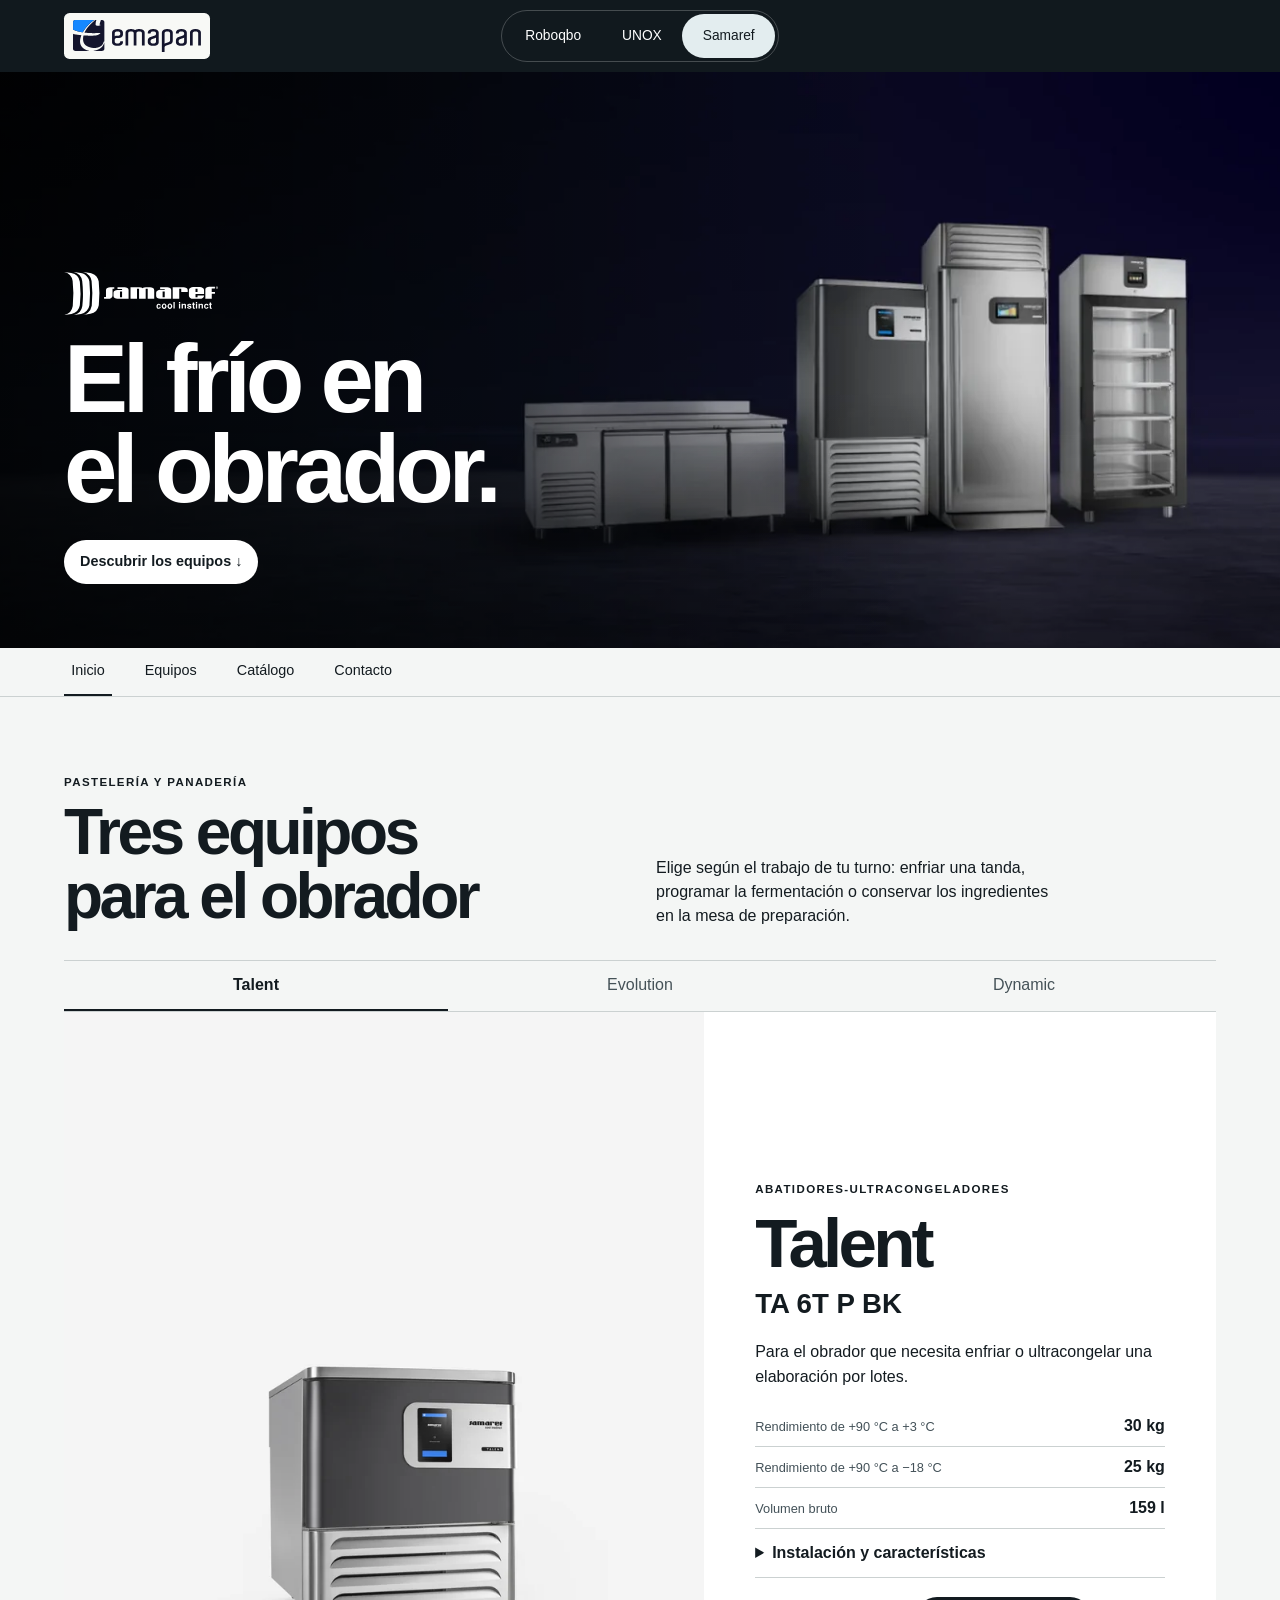
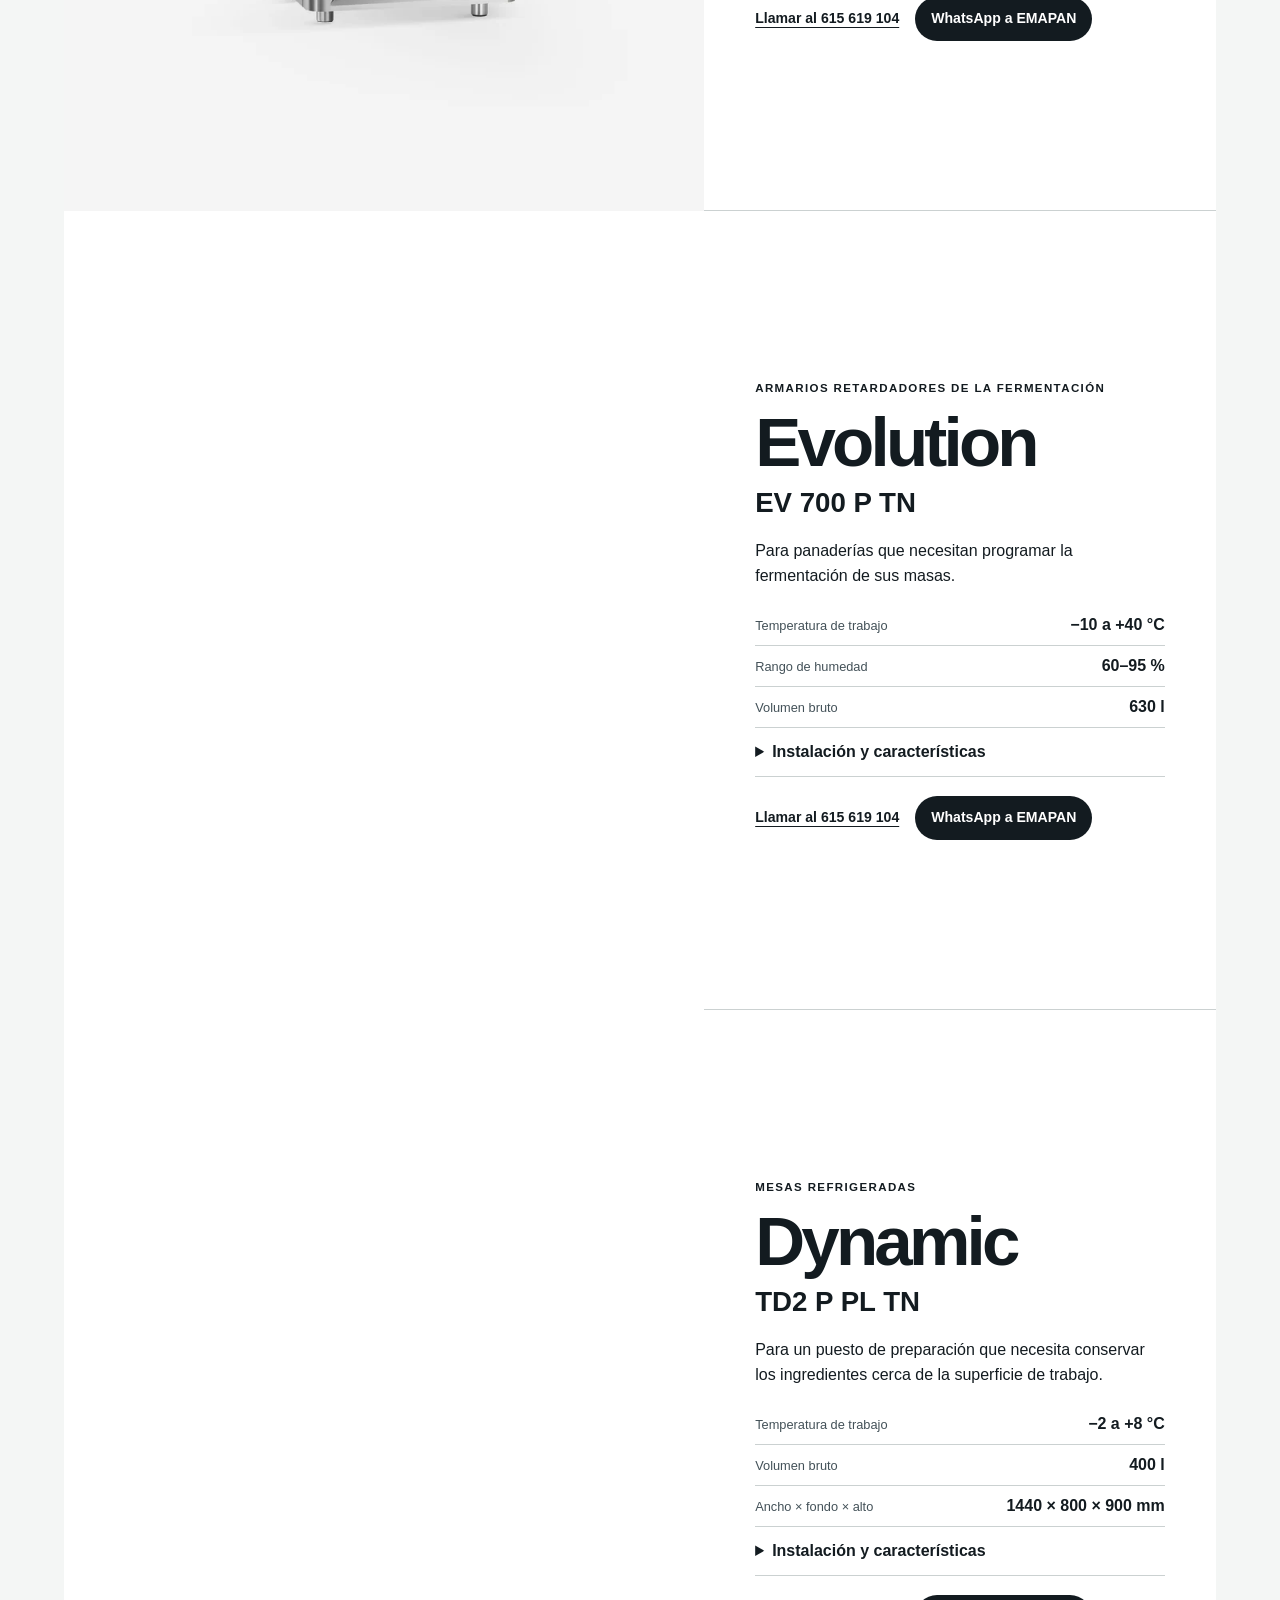
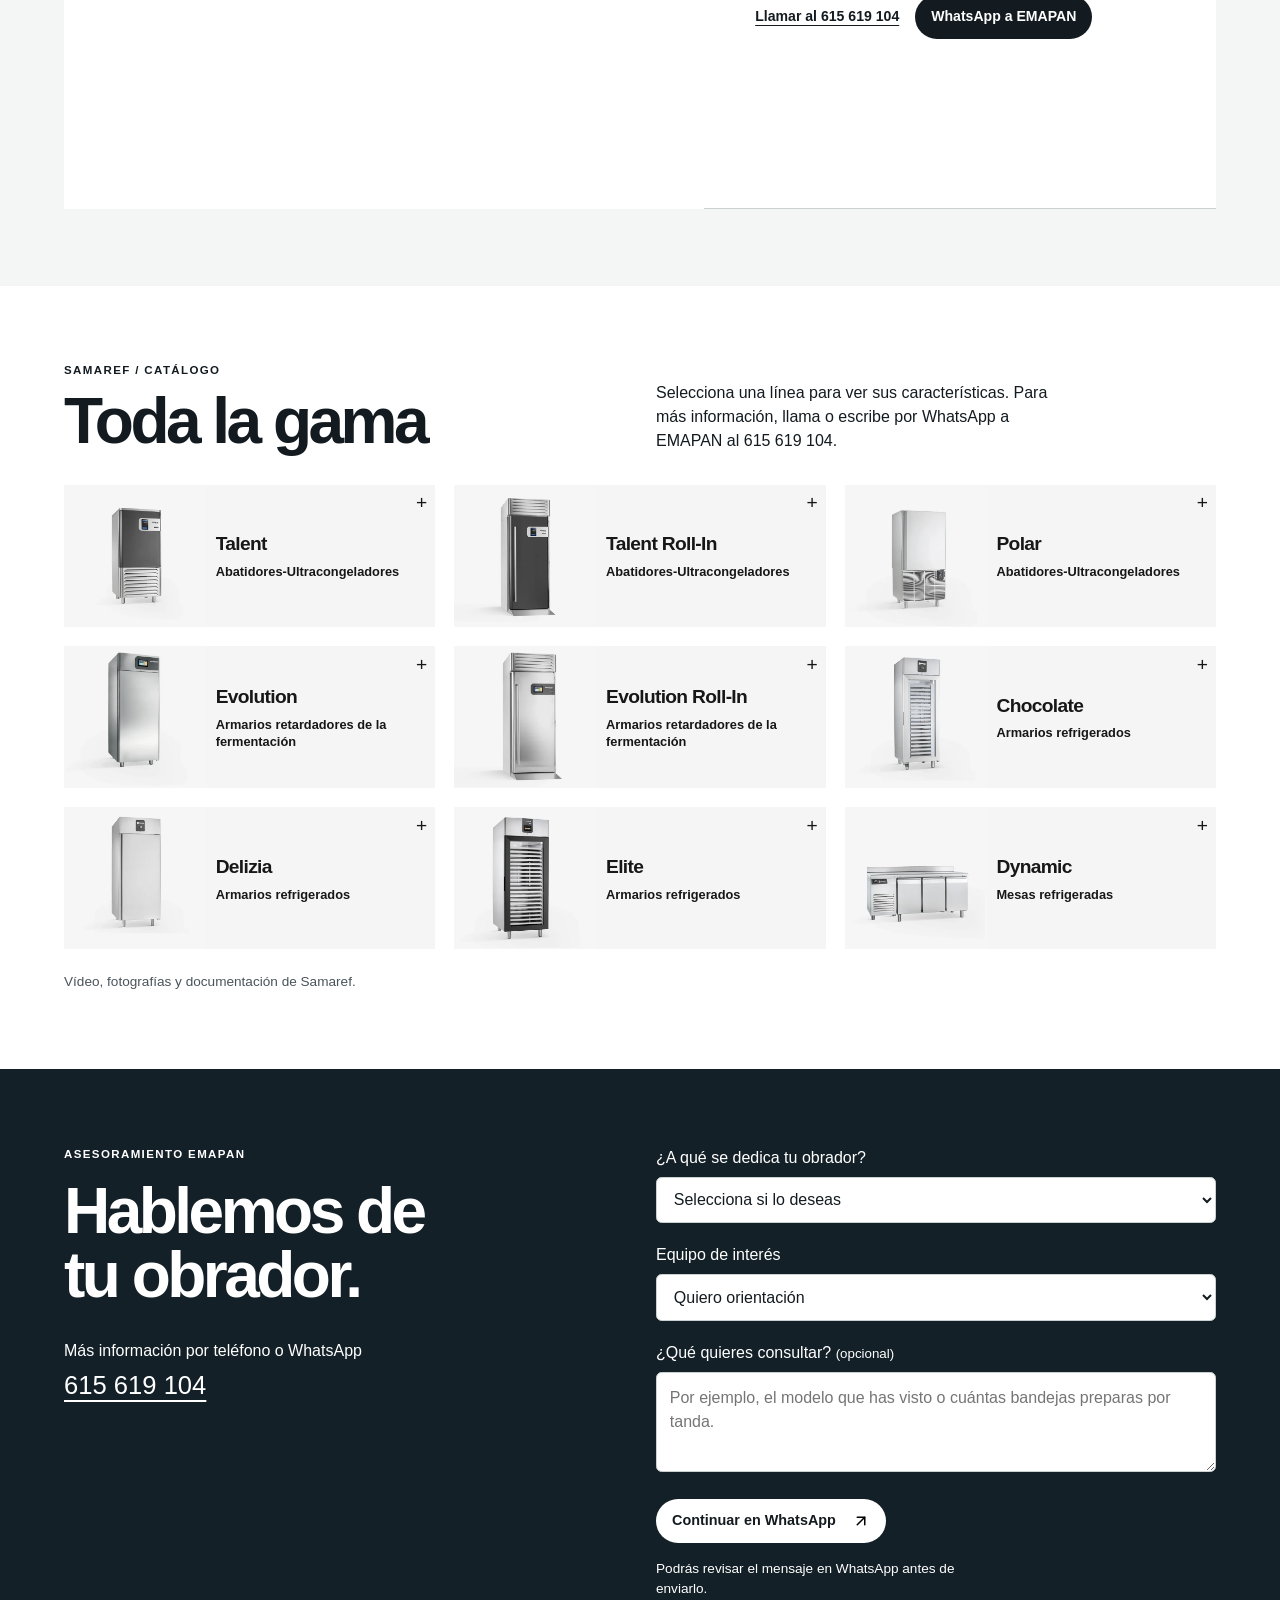
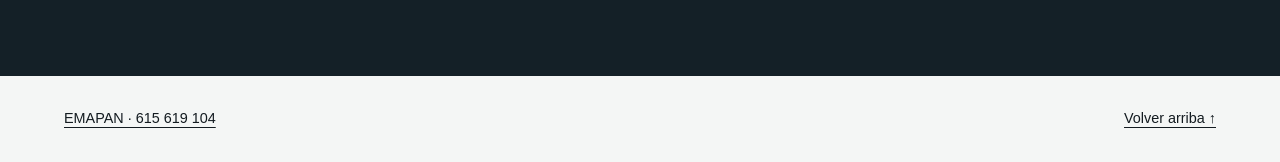
==== commit f9218bdb: "Integra las fichas Samaref y el contacto con EMAPAN en el catálogo" ====
--- a/web/samaref.html
+++ b/web/samaref.html
@@ -18,7 +18,7 @@
   <header>
     <a class="signature" href="/" aria-label="EMAPAN · Inicio"><img src="assets/emapan-logo-clean.svg" alt="EMAPAN" width="116" height="30"></a>
     <nav class="brands" aria-label="Elige tu experiencia">
-      <a href="/">Roboqbo</a><a href="unox.html">UNOX</a><a href="samaref.html" aria-current="page">Samaref</a>
+      <a href="/">Roboqbo</a><a href="unox.html">UNOX</a><a href="#gama" aria-current="page">Samaref</a>
     </nav>
   </header>
   <main>
@@ -49,12 +49,14 @@
             <div class="machine-copy">
               <p class="label">Abatidores-Ultracongeladores</p><h3>Talent<span>TA 6T P BK</span></h3>
               <p>Para el obrador que necesita enfriar o ultracongelar una elaboración por lotes.</p>
-              <details><summary>Datos técnicos</summary>
-                <dl><dt>Rendimiento de +90 °C a +3 °C</dt><dd>30 kg</dd><dt>Rendimiento de +90 °C a −18 °C</dt><dd>25 kg</dd><dt>Volumen bruto</dt><dd>159 l</dd></dl>
-                <a href="https://samaref.it/es/utility/creapdf?id%5Boid%5D=6a3900526c4ce54b8f0b66fa&amp;lang=es">Ficha técnica de Samaref (PDF)</a>
-                <a href="https://samaref.it/es/productos/pasteleria-y-panaderia/talent/ta6tbk/ta-6t-p-bk/">Ver el modelo en Samaref</a>
+              <dl class="tech-list"><div><dt>Rendimiento de +90 °C a +3 °C</dt><dd>30 kg</dd></div><div><dt>Rendimiento de +90 °C a −18 °C</dt><dd>25 kg</dd></div><div><dt>Volumen bruto</dt><dd>159 l</dd></div></dl>
+              <details class="installation"><summary>Instalación y características</summary>
+                <dl class="tech-list"><div><dt>Ancho × fondo × alto</dt><dd>800 × 750 × 840 mm</dd></div><div><dt>Potencia frigorífica</dt><dd>1707 W</dd></div><div><dt>Alimentación</dt><dd>230 V · monofásica · 50 Hz</dd></div><div><dt>Refrigerante</dt><dd>R290</dd></div></dl>
               </details>
-              <a class="machine-contact" href="#consulta" data-equipo="Talent TA 6T P BK">Consultar este modelo →</a>
+              <div class="contact-actions">
+                  <a class="call-link" href="tel:+34615619104">Llamar al 615 619 104</a>
+                  <a class="wa-link" href="https://wa.me/34615619104?text=Hola%2C%20EMAPAN.%20Quisiera%20m%C3%A1s%20informaci%C3%B3n%20t%C3%A9cnica%20sobre%20Samaref%20Talent%20TA%206T%20P%20BK." target="_blank" rel="noopener">WhatsApp a EMAPAN</a>
+                </div>
             </div>
           </article>
           <article class="machine" id="evolution">
@@ -62,12 +64,14 @@
             <div class="machine-copy">
               <p class="label">Armarios retardadores de la fermentación</p><h3>Evolution<span>EV 700 P TN</span></h3>
               <p>Para panaderías que necesitan programar la fermentación de sus masas.</p>
-              <details><summary>Datos técnicos</summary>
-                <dl><dt>Temperatura de trabajo</dt><dd>−10 a +40 °C</dd><dt>Rango de humedad</dt><dd>60–95 %</dd><dt>Volumen bruto</dt><dd>630 l</dd></dl>
-                <a href="https://samaref.it/es/utility/creapdf?id%5Boid%5D=6a39004c6c4ce54b8f0b653f&amp;lang=es">Ficha técnica de Samaref (PDF)</a>
-                <a href="https://samaref.it/es/productos/pasteleria-y-panaderia/evolution/ev700/ev-700-p-tn/">Ver el modelo en Samaref</a>
+              <dl class="tech-list"><div><dt>Temperatura de trabajo</dt><dd>−10 a +40 °C</dd></div><div><dt>Rango de humedad</dt><dd>60–95 %</dd></div><div><dt>Volumen bruto</dt><dd>630 l</dd></div></dl>
+              <details class="installation"><summary>Instalación y características</summary>
+                <dl class="tech-list"><div><dt>Ancho × fondo × alto</dt><dd>702 × 882 × 2080 mm</dd></div><div><dt>Potencia frigorífica</dt><dd>555 W</dd></div><div><dt>Alimentación</dt><dd>230 V · monofásica · 50 Hz</dd></div><div><dt>Refrigerante</dt><dd>R290</dd></div></dl>
               </details>
-              <a class="machine-contact" href="#consulta" data-equipo="Evolution EV 700 P TN">Consultar este modelo →</a>
+              <div class="contact-actions">
+                  <a class="call-link" href="tel:+34615619104">Llamar al 615 619 104</a>
+                  <a class="wa-link" href="https://wa.me/34615619104?text=Hola%2C%20EMAPAN.%20Quisiera%20m%C3%A1s%20informaci%C3%B3n%20t%C3%A9cnica%20sobre%20Samaref%20Evolution%20EV%20700%20P%20TN." target="_blank" rel="noopener">WhatsApp a EMAPAN</a>
+                </div>
             </div>
           </article>
           <article class="machine" id="dynamic">
@@ -75,12 +79,14 @@
             <div class="machine-copy">
               <p class="label">Mesas refrigeradas</p><h3>Dynamic<span>TD2 P PL TN</span></h3>
               <p>Para un puesto de preparación que necesita conservar los ingredientes cerca de la superficie de trabajo.</p>
-              <details><summary>Datos técnicos</summary>
-                <dl><dt>Temperatura de trabajo</dt><dd>−2 a +8 °C</dd><dt>Volumen bruto</dt><dd>400 l</dd><dt>Ancho × fondo × alto</dt><dd>1440 × 800 × 900 mm</dd></dl>
-                <a href="https://samaref.it/es/utility/creapdf?id%5Boid%5D=6a39004f6c4ce54b8f0b6633&amp;lang=es">Ficha técnica de Samaref (PDF)</a>
-                <a href="https://samaref.it/es/productos/pasteleria-y-panaderia/dynamic/td2/td2-p-pl-tn/">Ver el modelo en Samaref</a>
+              <dl class="tech-list"><div><dt>Temperatura de trabajo</dt><dd>−2 a +8 °C</dd></div><div><dt>Volumen bruto</dt><dd>400 l</dd></div><div><dt>Ancho × fondo × alto</dt><dd>1440 × 800 × 900 mm</dd></div></dl>
+              <details class="installation"><summary>Instalación y características</summary>
+                <dl class="tech-list"><div><dt>Potencia frigorífica</dt><dd>309 W</dd></div><div><dt>Potencia absorbida</dt><dd>218 W</dd></div><div><dt>Alimentación</dt><dd>230 V · monofásica · 50 Hz</dd></div><div><dt>Refrigerante</dt><dd>R290</dd></div></dl>
               </details>
-              <a class="machine-contact" href="#consulta" data-equipo="Dynamic TD2 P PL TN">Consultar este modelo →</a>
+              <div class="contact-actions">
+                  <a class="call-link" href="tel:+34615619104">Llamar al 615 619 104</a>
+                  <a class="wa-link" href="https://wa.me/34615619104?text=Hola%2C%20EMAPAN.%20Quisiera%20m%C3%A1s%20informaci%C3%B3n%20t%C3%A9cnica%20sobre%20Samaref%20Dynamic%20TD2%20P%20PL%20TN." target="_blank" rel="noopener">WhatsApp a EMAPAN</a>
+                </div>
             </div>
           </article>
         </div>
@@ -88,52 +94,123 @@
     </section>
     <section id="catalogo" class="catalogue" aria-labelledby="catalogo-titulo">
       <div class="showroom-title"><div><p class="label">Samaref / Catálogo</p><h2 id="catalogo-titulo">Toda la gama</h2></div>
-        <div><p>Explora las nueve líneas de pastelería y panadería. Cada fotografía abre su familia en el catálogo de Samaref.</p>
-        <a class="resource" href="https://samaref.it/es/productos/pasteleria-y-panaderia/">Abrir el catálogo en español ↗</a></div>
+        <p>Selecciona una línea para ver sus características. Para más información, llama o escribe por WhatsApp a EMAPAN al 615 619 104.</p>
       </div>
       <div class="families">
-          <a class="family" href="https://samaref.it/es/productos/pasteleria-y-panaderia/talent/">
-            <img src="assets/samaref/linea-talent.webp" alt="" width="320" height="320" loading="lazy" decoding="async">
-            <span><strong>Talent</strong><small>Abatidores-Ultracongeladores</small></span>
-          </a>
-          <a class="family" href="https://samaref.it/es/productos/pasteleria-y-panaderia/talent-roll-in/">
-            <img src="assets/samaref/linea-talent-roll-in.webp" alt="" width="320" height="320" loading="lazy" decoding="async">
-            <span><strong>Talent Roll-In</strong><small>Abatidores-Ultracongeladores</small></span>
-          </a>
-          <a class="family" href="https://samaref.it/es/productos/pasteleria-y-panaderia/polar/">
-            <img src="assets/samaref/linea-polar.webp" alt="" width="320" height="320" loading="lazy" decoding="async">
-            <span><strong>Polar</strong><small>Abatidores-Ultracongeladores</small></span>
-          </a>
-          <a class="family" href="https://samaref.it/es/productos/pasteleria-y-panaderia/evolution/">
-            <img src="assets/samaref/linea-evolution.webp" alt="" width="320" height="320" loading="lazy" decoding="async">
-            <span><strong>Evolution</strong><small>Armarios retardadores de la fermentación</small></span>
-          </a>
-          <a class="family" href="https://samaref.it/es/productos/pasteleria-y-panaderia/evolution-roll-in/">
-            <img src="assets/samaref/linea-evolution-roll-in.webp" alt="" width="320" height="320" loading="lazy" decoding="async">
-            <span><strong>Evolution Roll-In</strong><small>Armarios retardadores de la fermentación</small></span>
-          </a>
-          <a class="family" href="https://samaref.it/es/productos/pasteleria-y-panaderia/chocolate/">
-            <img src="assets/samaref/linea-chocolate.webp" alt="" width="320" height="320" loading="lazy" decoding="async">
-            <span><strong>Chocolate</strong><small>Armarios refrigerados</small></span>
-          </a>
-          <a class="family" href="https://samaref.it/es/productos/pasteleria-y-panaderia/delizia/">
-            <img src="assets/samaref/linea-delizia.webp" alt="" width="320" height="320" loading="lazy" decoding="async">
-            <span><strong>Delizia</strong><small>Armarios refrigerados</small></span>
-          </a>
-          <a class="family" href="https://samaref.it/es/productos/pasteleria-y-panaderia/elite/">
-            <img src="assets/samaref/linea-elite.webp" alt="" width="320" height="320" loading="lazy" decoding="async">
-            <span><strong>Elite</strong><small>Armarios refrigerados</small></span>
-          </a>
-          <a class="family" href="https://samaref.it/es/productos/pasteleria-y-panaderia/dynamic/">
-            <img src="assets/samaref/linea-dynamic.webp" alt="" width="320" height="320" loading="lazy" decoding="async">
-            <span><strong>Dynamic</strong><small>Mesas refrigeradas</small></span>
-          </a>
-      </div>
-      <p class="source-note">Vídeo, fotografías y documentación de Samaref. <a href="https://samaref.it/es">Ver la presentación original</a> · <a href="https://www.youtube.com/@thesamaref">Canal oficial</a></p>
+          <details class="family">
+            <summary>
+              <img src="assets/samaref/linea-talent.webp" alt="" width="320" height="320" loading="lazy" decoding="async">
+              <span class="family-name"><strong>Talent</strong><small>Abatidores-Ultracongeladores</small></span>
+            </summary>
+            <div class="family-info"><p>Abatimiento, ultracongelación y ciclos de pasteurización, descongelación y fermentación controlada.</p><p>La capacidad por ciclo varía según el modelo.</p>
+              <div class="contact-actions">
+                  <a class="call-link" href="tel:+34615619104">Llamar al 615 619 104</a>
+                  <a class="wa-link" href="https://wa.me/34615619104?text=Hola%2C%20EMAPAN.%20Quisiera%20m%C3%A1s%20informaci%C3%B3n%20t%C3%A9cnica%20sobre%20Samaref%20Talent." target="_blank" rel="noopener">WhatsApp a EMAPAN</a>
+                </div>
+            </div>
+          </details>
+          <details class="family">
+            <summary>
+              <img src="assets/samaref/linea-talent-roll-in.webp" alt="" width="320" height="320" loading="lazy" decoding="async">
+              <span class="family-name"><strong>Talent Roll-In</strong><small>Abatidores-Ultracongeladores</small></span>
+            </summary>
+            <div class="family-info"><p>Evaporador de alta ventilación para abatir la temperatura por ciclos.</p><p>Versiones con grupo incorporado o preparadas para un grupo remoto.</p>
+              <div class="contact-actions">
+                  <a class="call-link" href="tel:+34615619104">Llamar al 615 619 104</a>
+                  <a class="wa-link" href="https://wa.me/34615619104?text=Hola%2C%20EMAPAN.%20Quisiera%20m%C3%A1s%20informaci%C3%B3n%20t%C3%A9cnica%20sobre%20Samaref%20Talent%20Roll-In." target="_blank" rel="noopener">WhatsApp a EMAPAN</a>
+                </div>
+            </div>
+          </details>
+          <details class="family">
+            <summary>
+              <img src="assets/samaref/linea-polar.webp" alt="" width="320" height="320" loading="lazy" decoding="async">
+              <span class="family-name"><strong>Polar</strong><small>Abatidores-Ultracongeladores</small></span>
+            </summary>
+            <div class="family-info"><p>Control de la temperatura en el centro del producto y evaporador inspeccionable.</p><p>La gama incluye PO 5T, PO 8T, PO 12T y PO 16T.</p>
+              <div class="contact-actions">
+                  <a class="call-link" href="tel:+34615619104">Llamar al 615 619 104</a>
+                  <a class="wa-link" href="https://wa.me/34615619104?text=Hola%2C%20EMAPAN.%20Quisiera%20m%C3%A1s%20informaci%C3%B3n%20t%C3%A9cnica%20sobre%20Samaref%20Polar." target="_blank" rel="noopener">WhatsApp a EMAPAN</a>
+                </div>
+            </div>
+          </details>
+          <details class="family">
+            <summary>
+              <img src="assets/samaref/linea-evolution.webp" alt="" width="320" height="320" loading="lazy" decoding="async">
+              <span class="family-name"><strong>Evolution</strong><small>Armarios retardadores de la fermentación</small></span>
+            </summary>
+            <div class="family-info"><p>Permite programar la detención, conservación, reactivación y fermentación de la masa.</p><p>Pantalla táctil de 7 pulgadas. Versiones EV 700 y EV 1000.</p>
+              <div class="contact-actions">
+                  <a class="call-link" href="tel:+34615619104">Llamar al 615 619 104</a>
+                  <a class="wa-link" href="https://wa.me/34615619104?text=Hola%2C%20EMAPAN.%20Quisiera%20m%C3%A1s%20informaci%C3%B3n%20t%C3%A9cnica%20sobre%20Samaref%20Evolution." target="_blank" rel="noopener">WhatsApp a EMAPAN</a>
+                </div>
+            </div>
+          </details>
+          <details class="family">
+            <summary>
+              <img src="assets/samaref/linea-evolution-roll-in.webp" alt="" width="320" height="320" loading="lazy" decoding="async">
+              <span class="family-name"><strong>Evolution Roll-In</strong><small>Armarios retardadores de la fermentación</small></span>
+            </summary>
+            <div class="family-info"><p>Admite dos carros EN de 60 × 40 cm o uno de 60 × 80 cm.</p><p>Espacio interior útil de 670 × 1050 mm y entrada con rampa.</p>
+              <div class="contact-actions">
+                  <a class="call-link" href="tel:+34615619104">Llamar al 615 619 104</a>
+                  <a class="wa-link" href="https://wa.me/34615619104?text=Hola%2C%20EMAPAN.%20Quisiera%20m%C3%A1s%20informaci%C3%B3n%20t%C3%A9cnica%20sobre%20Samaref%20Evolution%20Roll-In." target="_blank" rel="noopener">WhatsApp a EMAPAN</a>
+                </div>
+            </div>
+          </details>
+          <details class="family">
+            <summary>
+              <img src="assets/samaref/linea-chocolate.webp" alt="" width="320" height="320" loading="lazy" decoding="async">
+              <span class="family-name"><strong>Chocolate</strong><small>Armarios refrigerados</small></span>
+            </summary>
+            <div class="family-info"><p>Conservación de bombones, pralinés y tabletas entre +10 y +18 °C.</p><p>Control de humedad relativa al 50 % ± 5 %. Refrigerante R290.</p>
+              <div class="contact-actions">
+                  <a class="call-link" href="tel:+34615619104">Llamar al 615 619 104</a>
+                  <a class="wa-link" href="https://wa.me/34615619104?text=Hola%2C%20EMAPAN.%20Quisiera%20m%C3%A1s%20informaci%C3%B3n%20t%C3%A9cnica%20sobre%20Samaref%20Chocolate." target="_blank" rel="noopener">WhatsApp a EMAPAN</a>
+                </div>
+            </div>
+          </details>
+          <details class="family">
+            <summary>
+              <img src="assets/samaref/linea-delizia.webp" alt="" width="320" height="320" loading="lazy" decoding="async">
+              <span class="family-name"><strong>Delizia</strong><small>Armarios refrigerados</small></span>
+            </summary>
+            <div class="family-info"><p>Conservación con ventilación suave y tres ajustes de humedad.</p><p>Guías regulables en pasos de 35 mm para adaptar la separación entre bandejas.</p>
+              <div class="contact-actions">
+                  <a class="call-link" href="tel:+34615619104">Llamar al 615 619 104</a>
+                  <a class="wa-link" href="https://wa.me/34615619104?text=Hola%2C%20EMAPAN.%20Quisiera%20m%C3%A1s%20informaci%C3%B3n%20t%C3%A9cnica%20sobre%20Samaref%20Delizia." target="_blank" rel="noopener">WhatsApp a EMAPAN</a>
+                </div>
+            </div>
+          </details>
+          <details class="family">
+            <summary>
+              <img src="assets/samaref/linea-elite.webp" alt="" width="320" height="320" loading="lazy" decoding="async">
+              <span class="family-name"><strong>Elite</strong><small>Armarios refrigerados</small></span>
+            </summary>
+            <div class="family-info"><p>Armarios de pastelería con programas específicos para cada versión.</p><p>Pantalla táctil de 5 pulgadas. La gama incluye EL 700, EL 1000 y EL XL.</p>
+              <div class="contact-actions">
+                  <a class="call-link" href="tel:+34615619104">Llamar al 615 619 104</a>
+                  <a class="wa-link" href="https://wa.me/34615619104?text=Hola%2C%20EMAPAN.%20Quisiera%20m%C3%A1s%20informaci%C3%B3n%20t%C3%A9cnica%20sobre%20Samaref%20Elite." target="_blank" rel="noopener">WhatsApp a EMAPAN</a>
+                </div>
+            </div>
+          </details>
+          <details class="family">
+            <summary>
+              <img src="assets/samaref/linea-dynamic.webp" alt="" width="320" height="320" loading="lazy" decoding="async">
+              <span class="family-name"><strong>Dynamic</strong><small>Mesas refrigeradas</small></span>
+            </summary>
+            <div class="family-info"><p>Mesa refrigerada con encimera reforzada de acero inoxidable AISI 304 y bordes redondeados.</p><p>Refrigerante R290 y tres ajustes de humedad para conservación a temperatura positiva.</p>
+              <div class="contact-actions">
+                  <a class="call-link" href="tel:+34615619104">Llamar al 615 619 104</a>
+                  <a class="wa-link" href="https://wa.me/34615619104?text=Hola%2C%20EMAPAN.%20Quisiera%20m%C3%A1s%20informaci%C3%B3n%20t%C3%A9cnica%20sobre%20Samaref%20Dynamic." target="_blank" rel="noopener">WhatsApp a EMAPAN</a>
+                </div>
+            </div>
+          </details>
+      </div>
+      <p class="source-note">Vídeo, fotografías y documentación de Samaref.</p>
     </section>
     <section id="consulta" class="entry contact" aria-labelledby="consulta-titulo">
       <div><p class="label">Asesoramiento EMAPAN</p><h2 id="consulta-titulo">Hablemos de<br>tu obrador.</h2>
-        <p class="by-phone">¿Prefieres llamar?<br><a href="tel:+34615619104">615 619 104</a></p>
+        <p class="by-phone">Más información por teléfono o WhatsApp<br><a href="tel:+34615619104">615 619 104</a></p>
       </div>
       <div>
         <form id="brief" hidden>
@@ -147,11 +224,11 @@
           <label for="detalle">¿Qué quieres consultar? <small>(opcional)</small></label>
           <textarea id="detalle" name="detalle" maxlength="600" rows="3" placeholder="Por ejemplo, el modelo que has visto o cuántas bandejas preparas por tanda."></textarea>
         </form>
-        <a class="button" id="whatsapp" href="https://wa.me/34615619104?text=Hola%2C%20EMAPAN.%20Me%20interesa%20la%20gama%20Samaref%20de%20pasteler%C3%ADa%20y%20panader%C3%ADa.">Continuar en WhatsApp <img class="arrow" src="assets/icons/arrow-up-right.svg" width="18" height="18" alt=""></a>
+        <a class="button" id="whatsapp" target="_blank" rel="noopener" href="https://wa.me/34615619104?text=Hola%2C%20EMAPAN.%20Me%20interesa%20la%20gama%20Samaref%20de%20pasteler%C3%ADa%20y%20panader%C3%ADa.">Continuar en WhatsApp <img class="arrow" src="assets/icons/arrow-up-right.svg" width="18" height="18" alt=""></a>
         <p class="note">Podrás revisar el mensaje en WhatsApp antes de enviarlo.</p>
       </div>
     </section>
   </main>
-  <footer><a href="/">Volver a EMAPAN</a><a href="#gama">Volver arriba ↑</a></footer>
+  <footer><a href="tel:+34615619104">EMAPAN · 615 619 104</a><a href="#gama">Volver arriba ↑</a></footer>
 </body>
 </html>
--- a/web/samaref.css
+++ b/web/samaref.css
@@ -51,7 +51,6 @@
 summary, .machine-copy details a { padding-block: .75rem; }
 summary { cursor: pointer; font-weight: 600; }
 .machine-copy details a, .machine-copy small { display: block; }
-.machine-contact { display: inline-flex; align-items: center; min-height: 44px; gap: .65rem; margin-top: auto; font-weight: 600; }
 .source-note { margin: 1.4rem 0 0; max-width: 85ch; color: #49545a; font-size: .85rem; }
 .catalogue { background: white; padding: clamp(2.6rem,6vw,6rem) var(--gutter); }
 .entry .label { margin-bottom: 1rem; }
@@ -92,14 +91,14 @@
 .machine-copy dl { width: 100%; margin: .25rem 0; }
 .machine-copy dt { margin-top: .55rem; font-size: .8rem; }
 .machine-copy dd { margin: 0; font-weight: 650; }
-.families { display: grid; grid-template-columns: repeat(3,minmax(0,1fr)); gap: clamp(.65rem,1.5vw,1.5rem); }
-.family { display: grid; grid-template-columns: 40% 1fr; align-items: center; background: #f5f5f5; text-decoration: none; color: #171717; }
+.families { align-items: start; display: grid; grid-template-columns: repeat(3,minmax(0,1fr)); gap: clamp(.65rem,1.5vw,1.5rem); }
+.family > summary { display: grid; grid-template-columns: 40% 1fr; align-items: center; background: #f5f5f5; text-decoration: none; color: #171717; }
 .family img { width: 100%; height: auto; }
-.family span { padding: .6rem; }
+.family-name { padding: .6rem; }
 .family strong,.family small { display: block; }
 .family strong { font-size: clamp(1rem,1.5vw,1.4rem); letter-spacing: -.035em; }
 .family small { margin-top: .3rem; font-size: .8rem; line-height: 1.3; }
-.family:hover strong, .family:focus-visible strong { text-decoration: underline; }
+.family summary:hover strong, .family summary:focus-visible strong { text-decoration: underline; }
 @media(max-width:760px) {
   .intro-panel { display: block; min-height: 0; padding: 0; background: #090c14; }
   #film { position: relative; display: block; aspect-ratio: 1.8; height: auto; object-position: 73% center; }
@@ -110,9 +109,9 @@
   .brand-mark { width: 6.5rem; }
   #playback { top: .5rem; left: .65rem; right: auto; bottom: auto; font-size: .8rem; }
   .families { grid-template-columns: repeat(2,minmax(0,1fr)); }
-  .family { display: flex; flex-direction: column; align-items: stretch; }
+  .family > summary { display: flex; flex-direction: column; align-items: stretch; }
   .family img { aspect-ratio: 1.55; object-fit: contain; }
-  .family span { padding: .65rem .8rem 1rem; }
+  .family-name { padding: .65rem .8rem 1rem; }
 }
 
 /* La fotografía permanece en escena mientras avanza la ficha de cada equipo. */
@@ -143,16 +142,20 @@
   }
   .model-stage img {
     position: absolute; inset: 0; width: 100%; height: 100%; object-fit: contain;
-    opacity: 0; transform: translateY(1rem); transition: opacity .32s ease, transform .4s ease;
+    opacity: 0; will-change: opacity, transform;
   }
-  .model-stage img.is-current { opacity: 1; transform: none; }
+  .with-stage .model-nav::after {
+    content: ''; position: absolute; left: 0; bottom: 0; height: 2px;
+    width: calc(100% / var(--model-count)); background: var(--ink);
+    transform: translateX(var(--indicator-x,0%)); pointer-events: none;
+  }
+  .with-stage .model-nav [aria-current] { border-bottom-color: transparent; }
   .with-stage .machines { display: block; }
   .with-stage .machine { display: flex; flex-direction: column; align-items: stretch; min-height: var(--stage-height); justify-content: center; border-bottom: 1px solid var(--line); }
   .with-stage .machine-stage { display: none; }
   .with-stage .machine-copy { flex: none; padding: clamp(1.5rem,4vw,4.5rem); }
   .with-stage .machine-copy h3 { font-size: clamp(2.8rem,5.4vw,5.5rem); }
   .with-stage .machine-copy h3 span { font-size: .4em; }
-  .with-stage .machine-contact { margin-top: 0; }
 }
 @media (max-width: 760px) and (min-height: 550px) and (prefers-reduced-motion: no-preference) {
   .with-stage { --photo-height: clamp(10rem,32svh,19rem); }
@@ -165,3 +168,30 @@
   .with-stage .machine-copy { padding: 1.4rem; }
   .with-stage .machine-copy h3 { font-size: 2.7rem; }
 }
+
+.machine-copy .tech-list { margin: 1rem 0 0; }
+.tech-list > div {
+  display: flex; align-items: baseline; justify-content: space-between; gap: .8rem;
+  padding: .5rem 0; border-bottom: 1px solid var(--line);
+}
+.machine-copy .tech-list dt { margin: 0; color: #435158; }
+.tech-list dd { text-align: right; }
+.machine-copy .installation { border-top: 0; margin: 0 0 1.2rem; }
+.machine-copy .installation .tech-list { margin: 0 0 .75rem; }
+.contact-actions { display: flex; flex-wrap: wrap; align-items: center; gap: .25rem 1rem; }
+.contact-actions a { display: inline-flex; align-items: center; min-height: 44px; font-size: .88rem; font-weight: 600; }
+.wa-link { padding: .45rem 1rem; border-radius: 2rem; background: var(--ink); color: white; text-decoration: none; }
+.family { background: #f5f5f5; min-width: 0; }
+.family > summary { position: relative; padding: 0 1rem 0 0; cursor: pointer; list-style: none; }
+.family > summary::-webkit-details-marker { display: none; }
+.family > summary::after { content: '+'; position: absolute; top: .3rem; right: .5rem; font-size: 1.2rem; font-weight: 400; }
+.family[open] > summary::after { content: '−'; }
+.family-info { padding: .9rem 1rem 1rem; border-top: 1px solid var(--line); font-size: .93rem; }
+.family-info p + p, .family-info .contact-actions { margin-top: .65rem; }
+@media(max-width:760px) { .family > summary { padding: 0; } }
+@media(max-width:540px) {
+  .families { grid-template-columns: 1fr; }
+  .family > summary { display: grid; grid-template-columns: 32% 1fr; align-items: center; }
+  .family > summary img { aspect-ratio: 1.45; }
+  .family-name { padding-right: 1.8rem; }
+}
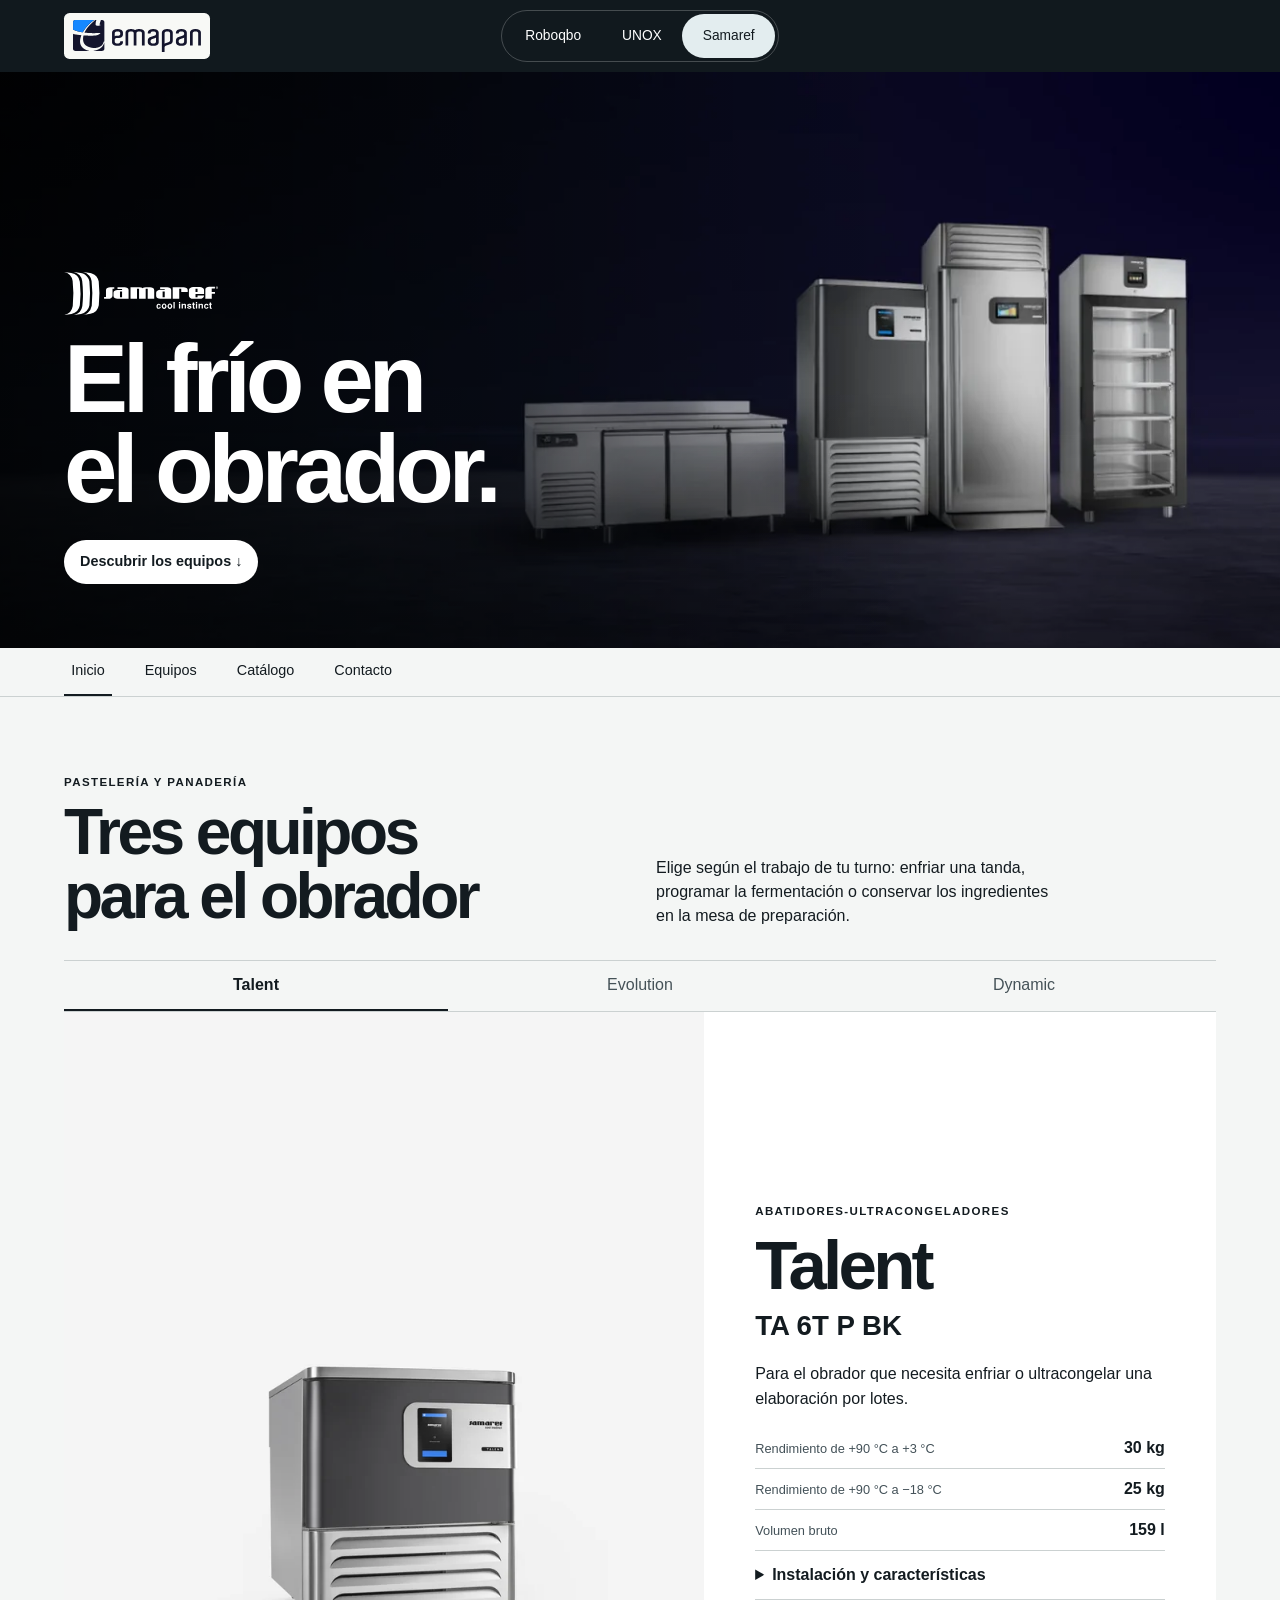
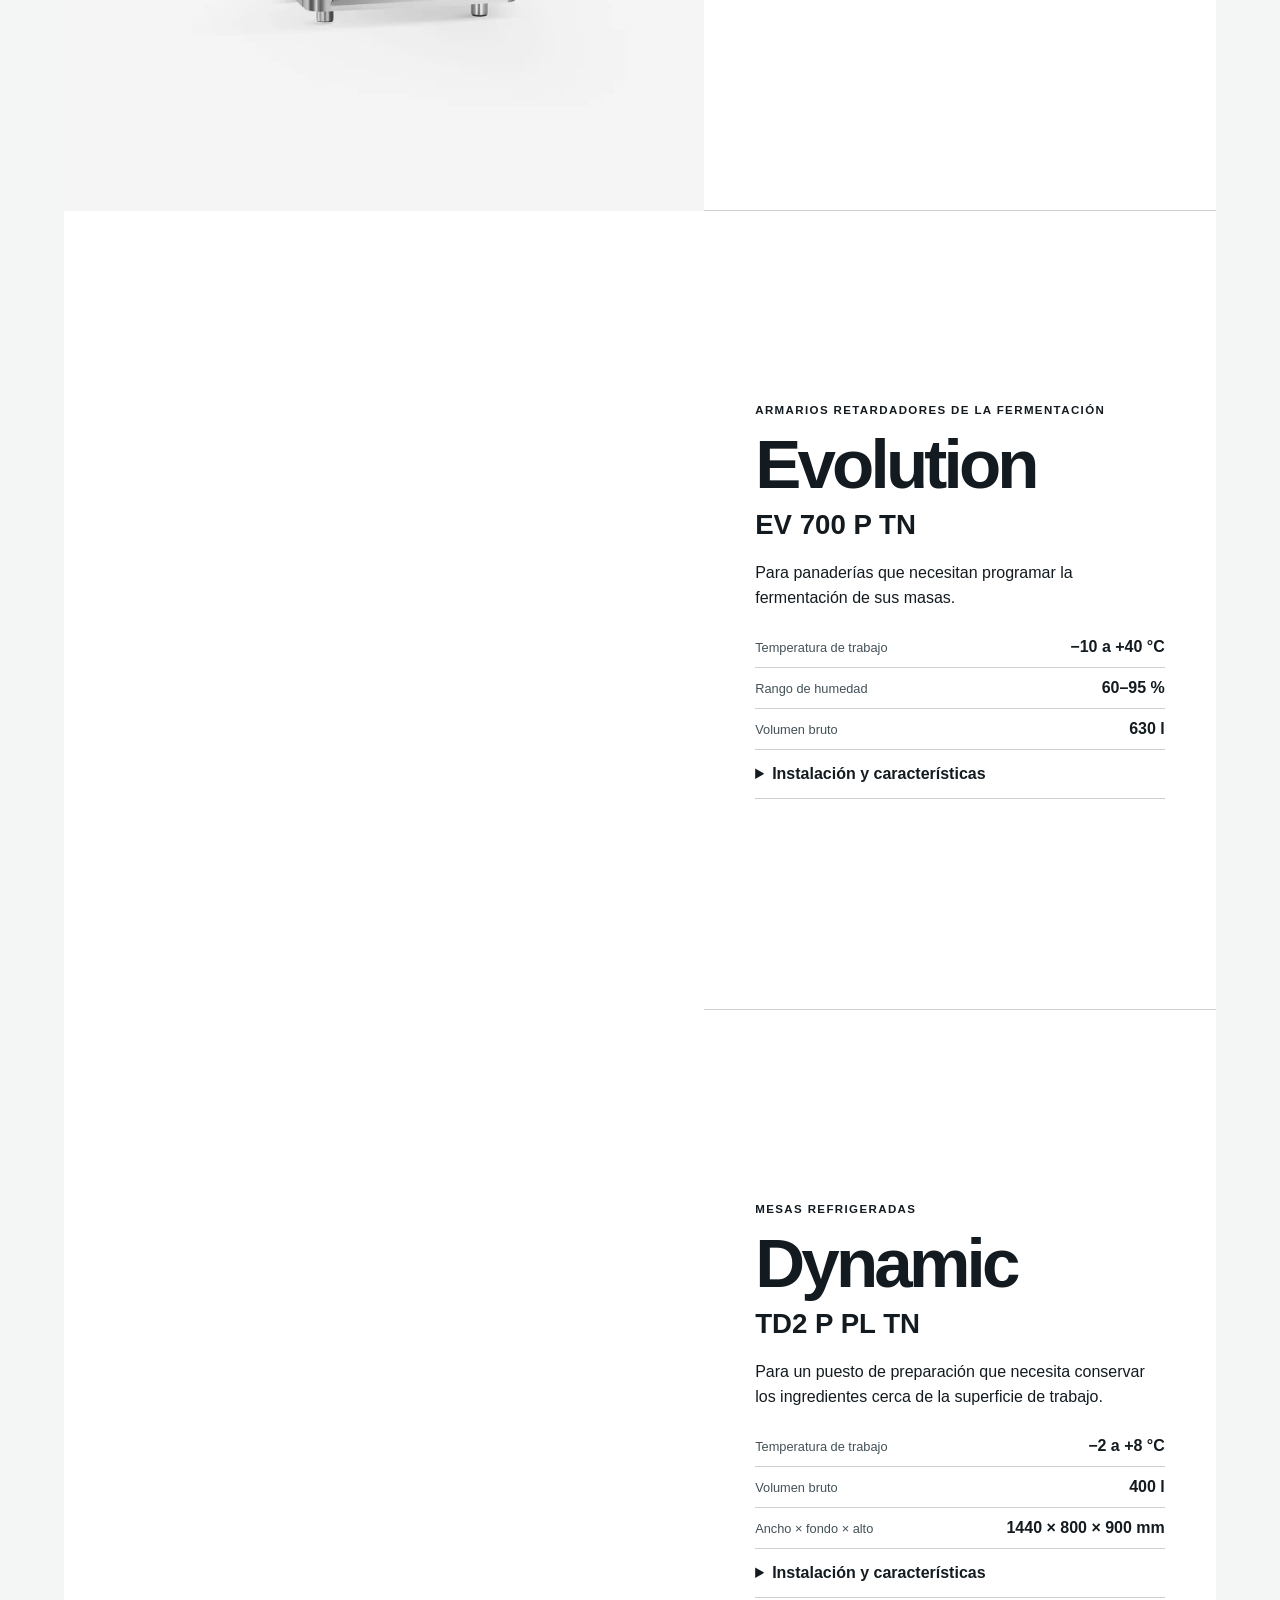
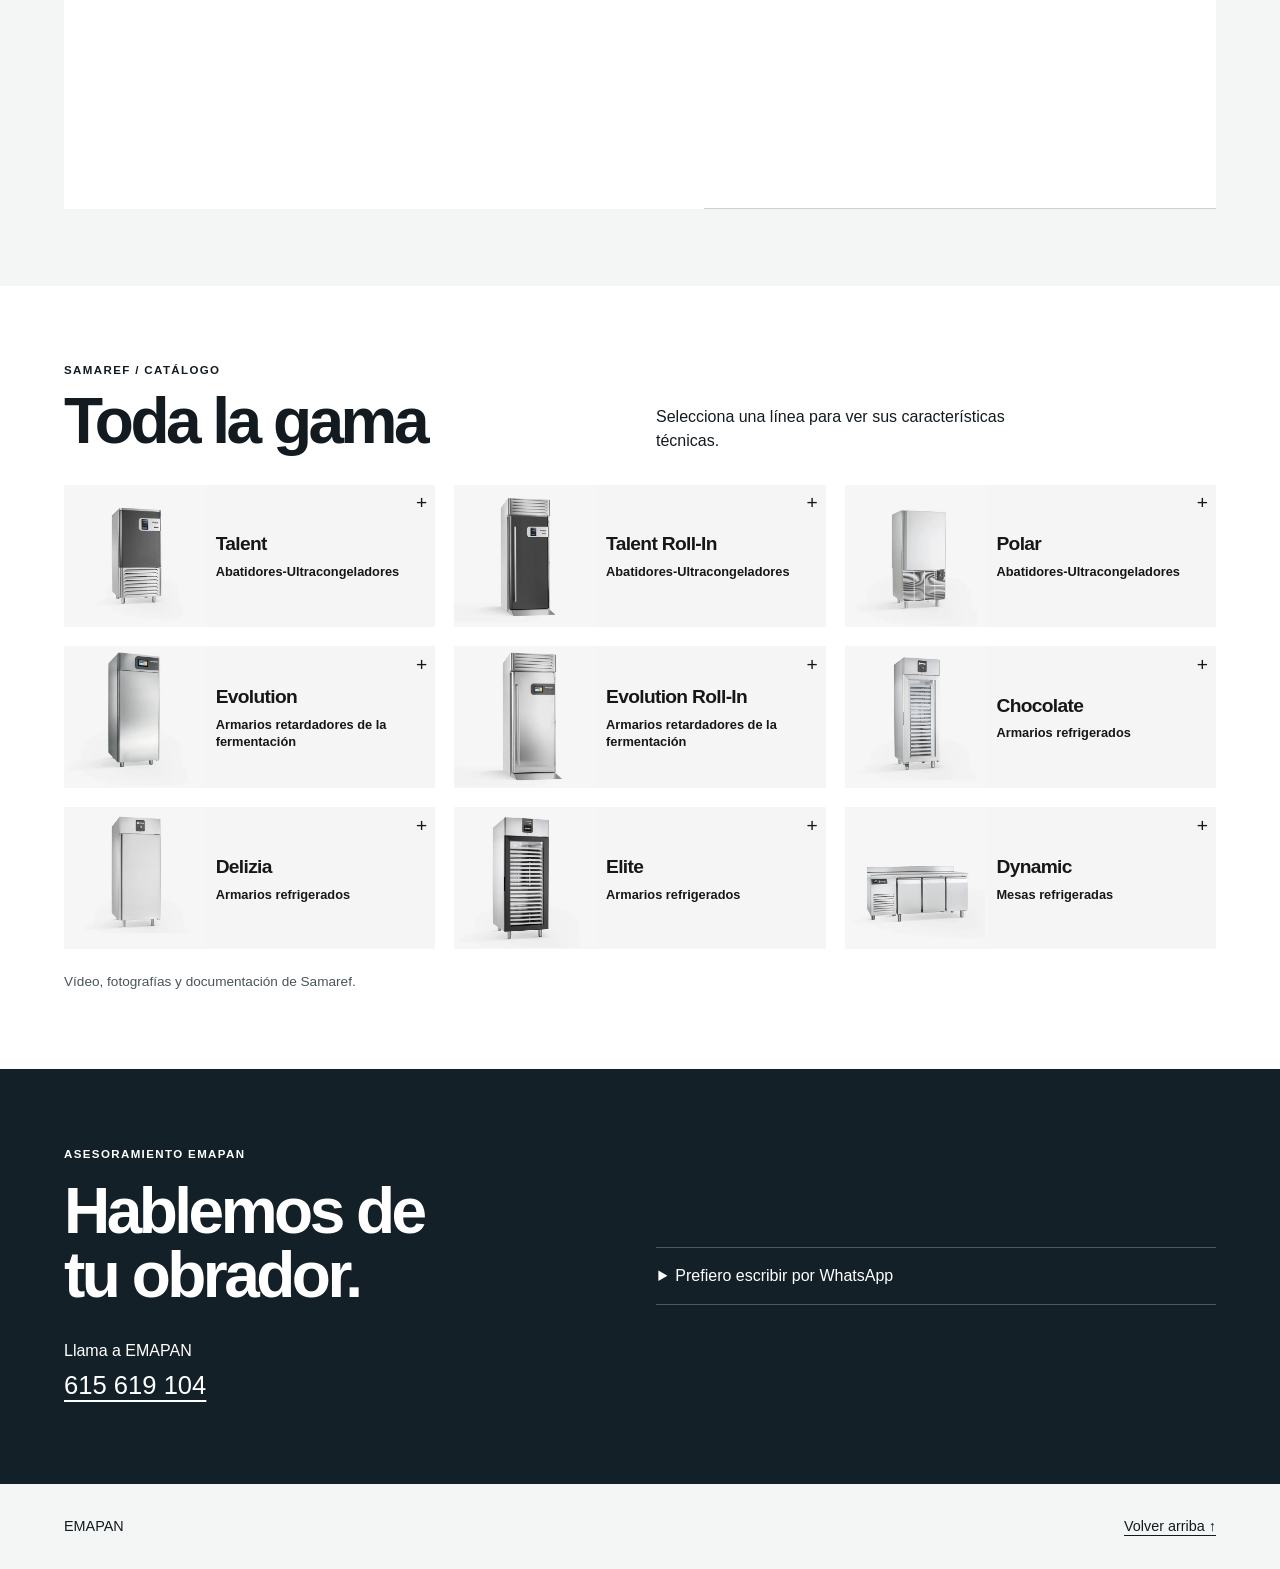
==== commit f9324823: "Simplifica el contacto y destaca la prueba gratuita de Roboqbo" ====
--- a/web/samaref.html
+++ b/web/samaref.html
@@ -53,10 +53,6 @@
               <details class="installation"><summary>Instalación y características</summary>
                 <dl class="tech-list"><div><dt>Ancho × fondo × alto</dt><dd>800 × 750 × 840 mm</dd></div><div><dt>Potencia frigorífica</dt><dd>1707 W</dd></div><div><dt>Alimentación</dt><dd>230 V · monofásica · 50 Hz</dd></div><div><dt>Refrigerante</dt><dd>R290</dd></div></dl>
               </details>
-              <div class="contact-actions">
-                  <a class="call-link" href="tel:+34615619104">Llamar al 615 619 104</a>
-                  <a class="wa-link" href="https://wa.me/34615619104?text=Hola%2C%20EMAPAN.%20Quisiera%20m%C3%A1s%20informaci%C3%B3n%20t%C3%A9cnica%20sobre%20Samaref%20Talent%20TA%206T%20P%20BK." target="_blank" rel="noopener">WhatsApp a EMAPAN</a>
-                </div>
             </div>
           </article>
           <article class="machine" id="evolution">
@@ -68,10 +64,6 @@
               <details class="installation"><summary>Instalación y características</summary>
                 <dl class="tech-list"><div><dt>Ancho × fondo × alto</dt><dd>702 × 882 × 2080 mm</dd></div><div><dt>Potencia frigorífica</dt><dd>555 W</dd></div><div><dt>Alimentación</dt><dd>230 V · monofásica · 50 Hz</dd></div><div><dt>Refrigerante</dt><dd>R290</dd></div></dl>
               </details>
-              <div class="contact-actions">
-                  <a class="call-link" href="tel:+34615619104">Llamar al 615 619 104</a>
-                  <a class="wa-link" href="https://wa.me/34615619104?text=Hola%2C%20EMAPAN.%20Quisiera%20m%C3%A1s%20informaci%C3%B3n%20t%C3%A9cnica%20sobre%20Samaref%20Evolution%20EV%20700%20P%20TN." target="_blank" rel="noopener">WhatsApp a EMAPAN</a>
-                </div>
             </div>
           </article>
           <article class="machine" id="dynamic">
@@ -83,10 +75,6 @@
               <details class="installation"><summary>Instalación y características</summary>
                 <dl class="tech-list"><div><dt>Potencia frigorífica</dt><dd>309 W</dd></div><div><dt>Potencia absorbida</dt><dd>218 W</dd></div><div><dt>Alimentación</dt><dd>230 V · monofásica · 50 Hz</dd></div><div><dt>Refrigerante</dt><dd>R290</dd></div></dl>
               </details>
-              <div class="contact-actions">
-                  <a class="call-link" href="tel:+34615619104">Llamar al 615 619 104</a>
-                  <a class="wa-link" href="https://wa.me/34615619104?text=Hola%2C%20EMAPAN.%20Quisiera%20m%C3%A1s%20informaci%C3%B3n%20t%C3%A9cnica%20sobre%20Samaref%20Dynamic%20TD2%20P%20PL%20TN." target="_blank" rel="noopener">WhatsApp a EMAPAN</a>
-                </div>
             </div>
           </article>
         </div>
@@ -94,7 +82,7 @@
     </section>
     <section id="catalogo" class="catalogue" aria-labelledby="catalogo-titulo">
       <div class="showroom-title"><div><p class="label">Samaref / Catálogo</p><h2 id="catalogo-titulo">Toda la gama</h2></div>
-        <p>Selecciona una línea para ver sus características. Para más información, llama o escribe por WhatsApp a EMAPAN al 615 619 104.</p>
+        <p>Selecciona una línea para ver sus características técnicas.</p>
       </div>
       <div class="families">
           <details class="family">
@@ -103,10 +91,6 @@
               <span class="family-name"><strong>Talent</strong><small>Abatidores-Ultracongeladores</small></span>
             </summary>
             <div class="family-info"><p>Abatimiento, ultracongelación y ciclos de pasteurización, descongelación y fermentación controlada.</p><p>La capacidad por ciclo varía según el modelo.</p>
-              <div class="contact-actions">
-                  <a class="call-link" href="tel:+34615619104">Llamar al 615 619 104</a>
-                  <a class="wa-link" href="https://wa.me/34615619104?text=Hola%2C%20EMAPAN.%20Quisiera%20m%C3%A1s%20informaci%C3%B3n%20t%C3%A9cnica%20sobre%20Samaref%20Talent." target="_blank" rel="noopener">WhatsApp a EMAPAN</a>
-                </div>
             </div>
           </details>
           <details class="family">
@@ -115,10 +99,6 @@
               <span class="family-name"><strong>Talent Roll-In</strong><small>Abatidores-Ultracongeladores</small></span>
             </summary>
             <div class="family-info"><p>Evaporador de alta ventilación para abatir la temperatura por ciclos.</p><p>Versiones con grupo incorporado o preparadas para un grupo remoto.</p>
-              <div class="contact-actions">
-                  <a class="call-link" href="tel:+34615619104">Llamar al 615 619 104</a>
-                  <a class="wa-link" href="https://wa.me/34615619104?text=Hola%2C%20EMAPAN.%20Quisiera%20m%C3%A1s%20informaci%C3%B3n%20t%C3%A9cnica%20sobre%20Samaref%20Talent%20Roll-In." target="_blank" rel="noopener">WhatsApp a EMAPAN</a>
-                </div>
             </div>
           </details>
           <details class="family">
@@ -127,10 +107,6 @@
               <span class="family-name"><strong>Polar</strong><small>Abatidores-Ultracongeladores</small></span>
             </summary>
             <div class="family-info"><p>Control de la temperatura en el centro del producto y evaporador inspeccionable.</p><p>La gama incluye PO 5T, PO 8T, PO 12T y PO 16T.</p>
-              <div class="contact-actions">
-                  <a class="call-link" href="tel:+34615619104">Llamar al 615 619 104</a>
-                  <a class="wa-link" href="https://wa.me/34615619104?text=Hola%2C%20EMAPAN.%20Quisiera%20m%C3%A1s%20informaci%C3%B3n%20t%C3%A9cnica%20sobre%20Samaref%20Polar." target="_blank" rel="noopener">WhatsApp a EMAPAN</a>
-                </div>
             </div>
           </details>
           <details class="family">
@@ -139,10 +115,6 @@
               <span class="family-name"><strong>Evolution</strong><small>Armarios retardadores de la fermentación</small></span>
             </summary>
             <div class="family-info"><p>Permite programar la detención, conservación, reactivación y fermentación de la masa.</p><p>Pantalla táctil de 7 pulgadas. Versiones EV 700 y EV 1000.</p>
-              <div class="contact-actions">
-                  <a class="call-link" href="tel:+34615619104">Llamar al 615 619 104</a>
-                  <a class="wa-link" href="https://wa.me/34615619104?text=Hola%2C%20EMAPAN.%20Quisiera%20m%C3%A1s%20informaci%C3%B3n%20t%C3%A9cnica%20sobre%20Samaref%20Evolution." target="_blank" rel="noopener">WhatsApp a EMAPAN</a>
-                </div>
             </div>
           </details>
           <details class="family">
@@ -151,10 +123,6 @@
               <span class="family-name"><strong>Evolution Roll-In</strong><small>Armarios retardadores de la fermentación</small></span>
             </summary>
             <div class="family-info"><p>Admite dos carros EN de 60 × 40 cm o uno de 60 × 80 cm.</p><p>Espacio interior útil de 670 × 1050 mm y entrada con rampa.</p>
-              <div class="contact-actions">
-                  <a class="call-link" href="tel:+34615619104">Llamar al 615 619 104</a>
-                  <a class="wa-link" href="https://wa.me/34615619104?text=Hola%2C%20EMAPAN.%20Quisiera%20m%C3%A1s%20informaci%C3%B3n%20t%C3%A9cnica%20sobre%20Samaref%20Evolution%20Roll-In." target="_blank" rel="noopener">WhatsApp a EMAPAN</a>
-                </div>
             </div>
           </details>
           <details class="family">
@@ -163,10 +131,6 @@
               <span class="family-name"><strong>Chocolate</strong><small>Armarios refrigerados</small></span>
             </summary>
             <div class="family-info"><p>Conservación de bombones, pralinés y tabletas entre +10 y +18 °C.</p><p>Control de humedad relativa al 50 % ± 5 %. Refrigerante R290.</p>
-              <div class="contact-actions">
-                  <a class="call-link" href="tel:+34615619104">Llamar al 615 619 104</a>
-                  <a class="wa-link" href="https://wa.me/34615619104?text=Hola%2C%20EMAPAN.%20Quisiera%20m%C3%A1s%20informaci%C3%B3n%20t%C3%A9cnica%20sobre%20Samaref%20Chocolate." target="_blank" rel="noopener">WhatsApp a EMAPAN</a>
-                </div>
             </div>
           </details>
           <details class="family">
@@ -175,10 +139,6 @@
               <span class="family-name"><strong>Delizia</strong><small>Armarios refrigerados</small></span>
             </summary>
             <div class="family-info"><p>Conservación con ventilación suave y tres ajustes de humedad.</p><p>Guías regulables en pasos de 35 mm para adaptar la separación entre bandejas.</p>
-              <div class="contact-actions">
-                  <a class="call-link" href="tel:+34615619104">Llamar al 615 619 104</a>
-                  <a class="wa-link" href="https://wa.me/34615619104?text=Hola%2C%20EMAPAN.%20Quisiera%20m%C3%A1s%20informaci%C3%B3n%20t%C3%A9cnica%20sobre%20Samaref%20Delizia." target="_blank" rel="noopener">WhatsApp a EMAPAN</a>
-                </div>
             </div>
           </details>
           <details class="family">
@@ -187,10 +147,6 @@
               <span class="family-name"><strong>Elite</strong><small>Armarios refrigerados</small></span>
             </summary>
             <div class="family-info"><p>Armarios de pastelería con programas específicos para cada versión.</p><p>Pantalla táctil de 5 pulgadas. La gama incluye EL 700, EL 1000 y EL XL.</p>
-              <div class="contact-actions">
-                  <a class="call-link" href="tel:+34615619104">Llamar al 615 619 104</a>
-                  <a class="wa-link" href="https://wa.me/34615619104?text=Hola%2C%20EMAPAN.%20Quisiera%20m%C3%A1s%20informaci%C3%B3n%20t%C3%A9cnica%20sobre%20Samaref%20Elite." target="_blank" rel="noopener">WhatsApp a EMAPAN</a>
-                </div>
             </div>
           </details>
           <details class="family">
@@ -199,10 +155,6 @@
               <span class="family-name"><strong>Dynamic</strong><small>Mesas refrigeradas</small></span>
             </summary>
             <div class="family-info"><p>Mesa refrigerada con encimera reforzada de acero inoxidable AISI 304 y bordes redondeados.</p><p>Refrigerante R290 y tres ajustes de humedad para conservación a temperatura positiva.</p>
-              <div class="contact-actions">
-                  <a class="call-link" href="tel:+34615619104">Llamar al 615 619 104</a>
-                  <a class="wa-link" href="https://wa.me/34615619104?text=Hola%2C%20EMAPAN.%20Quisiera%20m%C3%A1s%20informaci%C3%B3n%20t%C3%A9cnica%20sobre%20Samaref%20Dynamic." target="_blank" rel="noopener">WhatsApp a EMAPAN</a>
-                </div>
             </div>
           </details>
       </div>
@@ -210,9 +162,10 @@
     </section>
     <section id="consulta" class="entry contact" aria-labelledby="consulta-titulo">
       <div><p class="label">Asesoramiento EMAPAN</p><h2 id="consulta-titulo">Hablemos de<br>tu obrador.</h2>
-        <p class="by-phone">Más información por teléfono o WhatsApp<br><a href="tel:+34615619104">615 619 104</a></p>
+        <p class="by-phone">Llama a EMAPAN<br><a href="tel:+34615619104">615 619 104</a></p>
       </div>
-      <div>
+      <details class="contact-enquiry">
+        <summary>Prefiero escribir por WhatsApp</summary>
         <form id="brief" hidden>
           <label for="actividad">¿A qué se dedica tu obrador?</label>
           <select id="actividad" name="actividad">
@@ -220,15 +173,15 @@
             <option>Pastelería</option><option>Panadería</option><option>Pastelería y panadería</option>
           </select>
           <label for="equipo">Equipo de interés</label>
-          <select name="equipo" id="equipo"><option value="">Quiero orientación</option><option>Talent TA 6T P BK</option><option>Evolution EV 700 P TN</option><option>Dynamic TD2 P PL TN</option></select>
+          <select name="equipo" id="equipo"><option value="">Quiero orientación</option><optgroup label="Modelos"><option>Talent TA 6T P BK</option><option>Evolution EV 700 P TN</option><option>Dynamic TD2 P PL TN</option></optgroup><optgroup label="Líneas"><option>Talent</option><option>Talent Roll-In</option><option>Polar</option><option>Evolution</option><option>Evolution Roll-In</option><option>Chocolate</option><option>Delizia</option><option>Elite</option><option>Dynamic</option></optgroup></select>
           <label for="detalle">¿Qué quieres consultar? <small>(opcional)</small></label>
           <textarea id="detalle" name="detalle" maxlength="600" rows="3" placeholder="Por ejemplo, el modelo que has visto o cuántas bandejas preparas por tanda."></textarea>
         </form>
         <a class="button" id="whatsapp" target="_blank" rel="noopener" href="https://wa.me/34615619104?text=Hola%2C%20EMAPAN.%20Me%20interesa%20la%20gama%20Samaref%20de%20pasteler%C3%ADa%20y%20panader%C3%ADa.">Continuar en WhatsApp <img class="arrow" src="assets/icons/arrow-up-right.svg" width="18" height="18" alt=""></a>
         <p class="note">Podrás revisar el mensaje en WhatsApp antes de enviarlo.</p>
-      </div>
+      </details>
     </section>
   </main>
-  <footer><a href="tel:+34615619104">EMAPAN · 615 619 104</a><a href="#gama">Volver arriba ↑</a></footer>
+  <footer><span>EMAPAN</span><a href="#gama">Volver arriba ↑</a></footer>
 </body>
 </html>
--- a/web/samaref.css
+++ b/web/samaref.css
@@ -178,16 +178,13 @@
 .tech-list dd { text-align: right; }
 .machine-copy .installation { border-top: 0; margin: 0 0 1.2rem; }
 .machine-copy .installation .tech-list { margin: 0 0 .75rem; }
-.contact-actions { display: flex; flex-wrap: wrap; align-items: center; gap: .25rem 1rem; }
-.contact-actions a { display: inline-flex; align-items: center; min-height: 44px; font-size: .88rem; font-weight: 600; }
-.wa-link { padding: .45rem 1rem; border-radius: 2rem; background: var(--ink); color: white; text-decoration: none; }
 .family { background: #f5f5f5; min-width: 0; }
 .family > summary { position: relative; padding: 0 1rem 0 0; cursor: pointer; list-style: none; }
 .family > summary::-webkit-details-marker { display: none; }
 .family > summary::after { content: '+'; position: absolute; top: .3rem; right: .5rem; font-size: 1.2rem; font-weight: 400; }
 .family[open] > summary::after { content: '−'; }
 .family-info { padding: .9rem 1rem 1rem; border-top: 1px solid var(--line); font-size: .93rem; }
-.family-info p + p, .family-info .contact-actions { margin-top: .65rem; }
+.family-info p + p { margin-top: .65rem; }
 @media(max-width:760px) { .family > summary { padding: 0; } }
 @media(max-width:540px) {
   .families { grid-template-columns: 1fr; }
@@ -195,3 +192,8 @@
   .family > summary img { aspect-ratio: 1.45; }
   .family-name { padding-right: 1.8rem; }
 }
+
+.contact-enquiry { border-block: 1px solid #ffffff40; align-self: center; }
+.contact-enquiry summary { padding: 1rem .15rem; font-size: 1rem; font-weight: 500; }
+.contact-enquiry form { padding-top: .75rem; }
+.contact-enquiry .note { margin: .75rem 0 1.25rem; }
